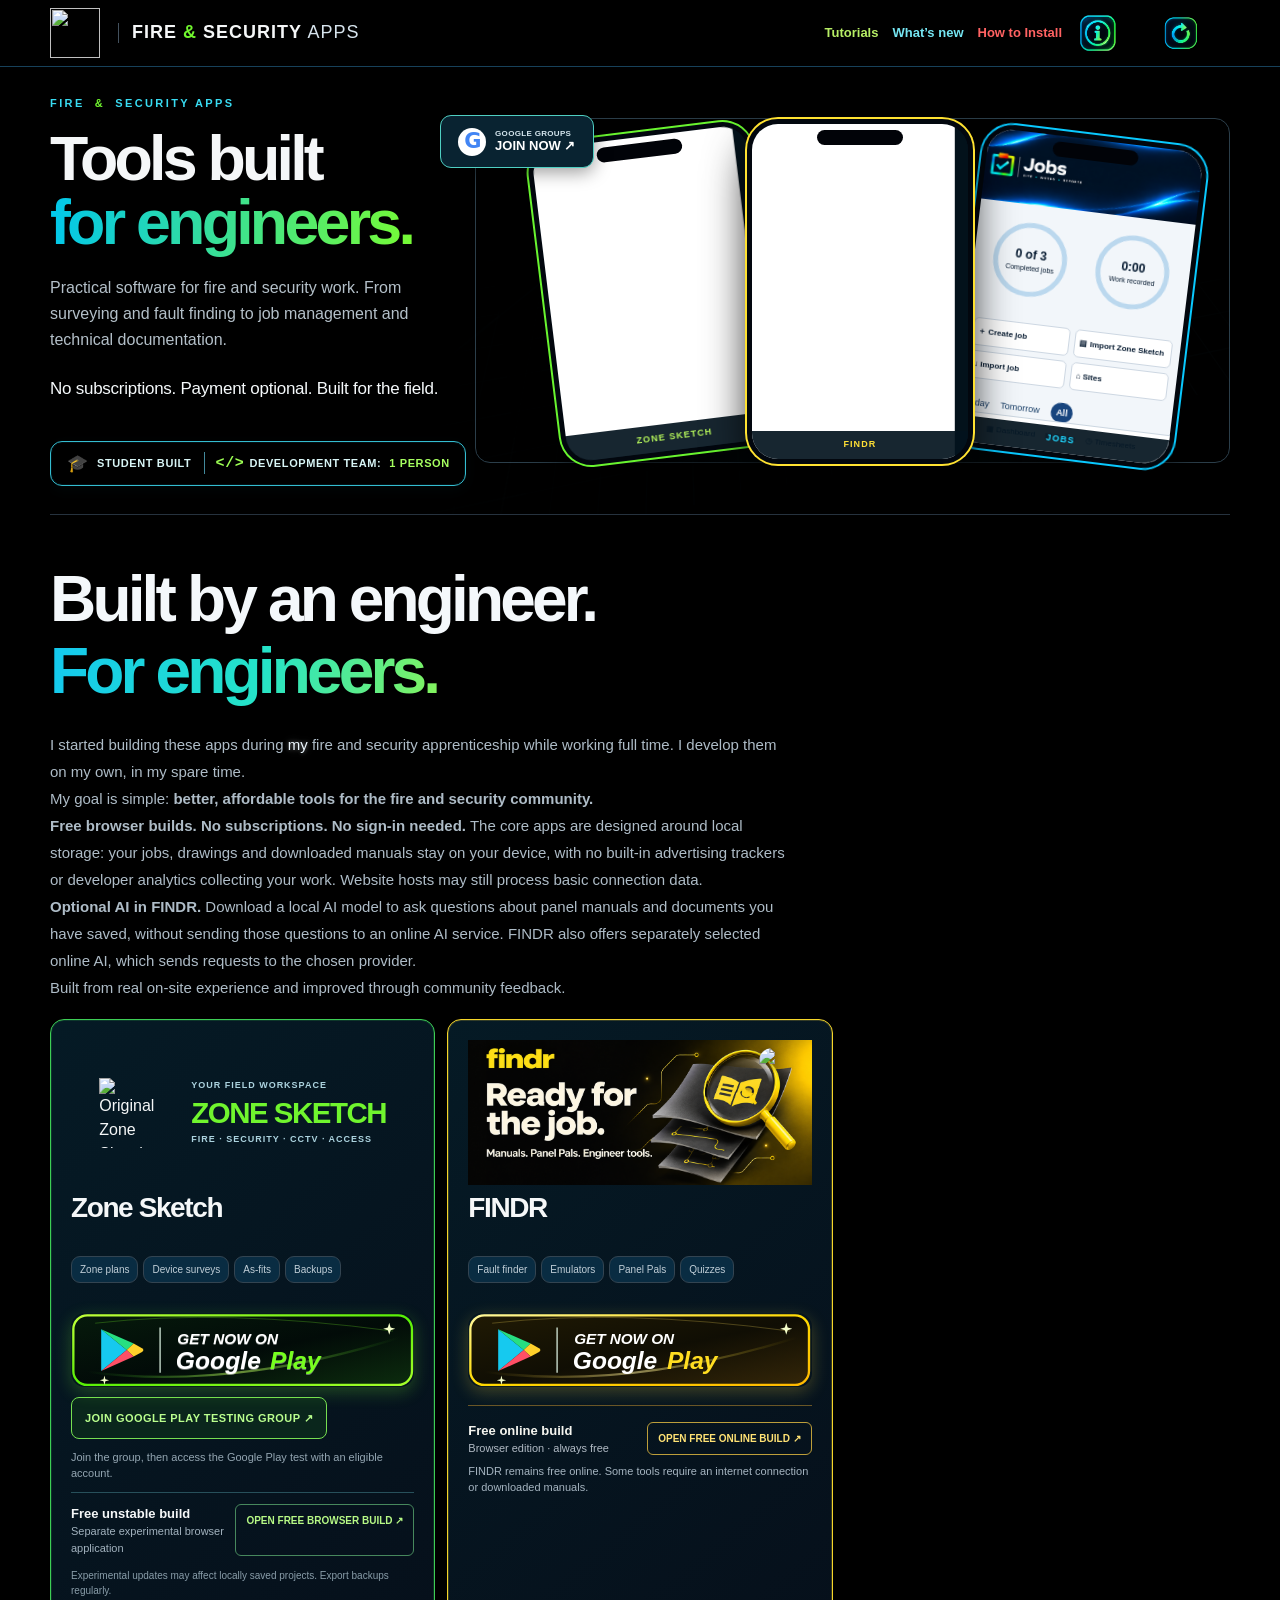
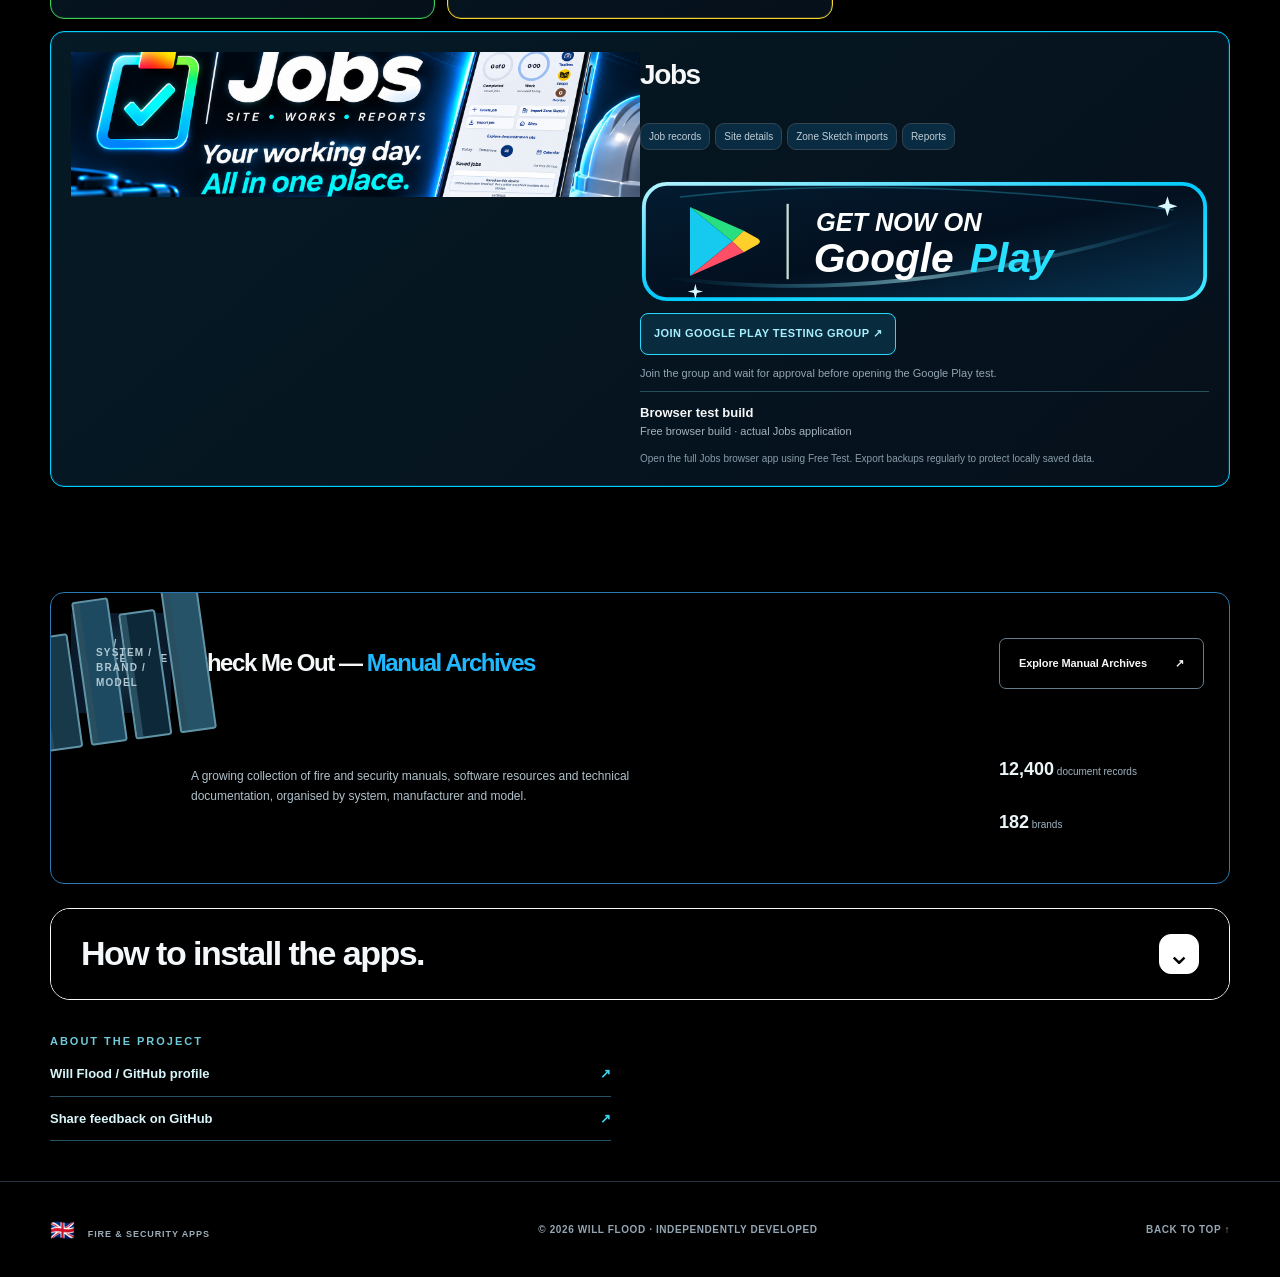
==== index.html @ 181a4a9c "Remove extra Info button container background and border" ====
<!doctype html>
<html lang="en"><head><meta charset="utf-8"><meta name="viewport" content="width=device-width,initial-scale=1,viewport-fit=cover"><meta name="theme-color" content="#080d13"><meta name="description" content="Independent fire and security engineering software. Zone Sketch, FINDR and Jobs — practical tools built by an engineer for engineers."><meta property="og:type" content="website"><meta property="og:title" content="Download Fire & Security Apps | Zone Sketch • FINDR • Jobs"><meta property="og:description" content="Download Zone Sketch, FINDR and Jobs. Free browser builds available. No subscriptions. Built by an engineer, for engineers."><meta property="og:url" content="https://william2535.github.io/FIRE-SECURITY-APP-PORTAL/"><meta property="og:image" content="https://william2535.github.io/FIRE-SECURITY-APP-PORTAL/47301B12-A81F-435C-8B94-ECE0EE38C994.png"><meta property="og:image:secure_url" content="https://william2535.github.io/FIRE-SECURITY-APP-PORTAL/47301B12-A81F-435C-8B94-ECE0EE38C994.png"><meta property="og:image:type" content="image/png"><meta property="og:image:width" content="1024"><meta property="og:image:height" content="1024"><meta property="og:image:alt" content="Zone Sketch — Fire and Security Apps"><meta name="twitter:card" content="summary_large_image"><title>Fire & Security Apps — Built for the field</title><link rel="apple-touch-icon" sizes="180x180" href="0BB85C4E-B1D3-4DB6-8C1D-053AB01E448E.png"><meta name="apple-mobile-web-app-title" content="App Hub"><link rel="icon" href="https://raw.githubusercontent.com/william2535/FIRE-ZONE-PLAN-APP/main/assets/on-site-zone-planner-icon.webp"><link rel="stylesheet" href="styles.css?v=white-chevron-e8dc15b3"><link rel="stylesheet" href="findr-grid-fix.css?v=7df1bcc5"><link rel="stylesheet" href="zone-grid-square.css?v=2108fcc8"><link rel="stylesheet" href="tutorials.css?v=3"><style>.has-tutorials-nav .site-header .portal-navigation .portal-news-link{color:#75e5f2;white-space:nowrap}.portal-news-link[aria-current=page]{box-shadow:inset 0 -2px #75e5f2}@media(max-width:720px){.has-tutorials-nav .site-header .portal-navigation{gap:6px}.has-tutorials-nav .site-header .portal-navigation>a{font-size:clamp(11px,3.2vw,14px);white-space:nowrap}}</style><style>.has-tutorials-nav .site-header .portal-navigation > a[href="#install"],.has-tutorials-nav .site-header .portal-navigation > a[href="index.html#install"]{color:#ff6262}</style><style>.site-header #portal-update,.site-header #portal-list-view{background:linear-gradient(135deg,#07343c,#123a25)!important;border-color:#45d9b0!important;color:#62e5ba!important;box-shadow:0 0 12px #24cbb022!important}.site-header #portal-update span,.site-header #portal-list-view span{color:#62e5ba!important}.site-header #portal-list-view svg{stroke:currentColor!important}.site-header #portal-update:hover,.site-header #portal-list-view:hover{border-color:#a2ff43!important;color:#a2ff43!important}</style><style>.site-header #portal-update,.site-header #portal-list-view{background:transparent!important;border-color:transparent!important;box-shadow:none!important;padding:0!important;position:relative;isolation:isolate}.site-header #portal-update::before,.site-header #portal-list-view::before{content:"";position:absolute;inset:0;background:center/contain no-repeat;pointer-events:none;z-index:-1}.site-header #portal-update::before{background-image:url("889886DD-92AD-4493-9C69-F99472491A50.png")}.site-header #portal-list-view::before{background-image:url("97BA9931-316A-4334-82A7-8BD94C0A4412.png")}.site-header #portal-update>span,.site-header #portal-list-view>svg,.site-header #portal-list-view>span{opacity:0!important}.site-header #portal-update:focus-visible,.site-header #portal-list-view:focus-visible{outline:2px solid #45d9b0;outline-offset:2px}</style><style>.site-header .portal-view-switch,.site-header .portal-view-switch:hover,.site-header .portal-view-switch:focus-within,.site-header .portal-view-switch #portal-list-view,.site-header .portal-view-switch #portal-list-view:hover,.site-header .portal-view-switch #portal-list-view[aria-pressed="true"]{background:transparent!important;background-color:transparent!important;border:0!important;box-shadow:none!important;outline-offset:2px}.site-header .portal-view-switch{padding:0!important}.site-header .portal-view-switch #portal-list-view{width:44px!important;height:44px!important;min-height:44px!important}.site-header .portal-view-switch #portal-list-view::before{inset:0!important;background-size:contain!important}</style></head>
<body class="has-tutorials-nav"><a class="skip" href="#apps">Skip to applications</a><header class="site-header"><div class="shell header-inner"><a class="wordmark" href="#top" aria-label="Fire and Security Apps home"><img class="header-logo" src="https://raw.githubusercontent.com/william2535/FIRE-ZONE-PLAN-APP/main/assets/on-site-zone-planner-icon.webp" alt=""><span class="brand-label">FIRE <span class="amp">&</span> SECURITY <span class="brand-apps">APPS</span></span></a><nav class="portal-navigation" aria-label="Main navigation"><a class="portal-tutorials-link" href="tutorials.html">Tutorials</a><a class="portal-news-link" href="updates.html">What’s new</a><a href="#install" id="install-nav-link">How to Install</a><div class="portal-view-switch" role="group" aria-label="Page navigation"><button type="button" id="portal-list-view" class="portal-view-button" aria-label="Information" title="Information"><svg viewBox="0 0 24 24" aria-hidden="true"><circle cx="12" cy="12" r="9"/><path d="M12 10.5v6M12 7.5h.01"/></svg><span class="portal-info-label" aria-hidden="true">Info</span></button></div></nav><button type="button" class="portal-update" id="portal-update" aria-label="Update App Hub to latest version" title="Update App Hub"><span aria-hidden="true">↻</span><span>Update</span></button></div></header>
<main id="top"><section class="hero shell"><div class="hero-copy"><a class="hero-group-join" href="https://groups.google.com/g/willflood-app-testers" target="_blank" rel="noopener noreferrer" aria-label="Join the Zone Sketch Google testing group"><span class="group-mark" aria-hidden="true">G</span><span class="group-copy"><small>GOOGLE GROUPS</small><strong>JOIN NOW ↗</strong></span></a><div class="eyebrow">FIRE <span class="amp">&</span> SECURITY APPS</div><h1>Tools built<br><span>for engineers.</span></h1><p class="hero-lede">Practical software for fire and security work. From surveying and fault finding to job management and technical documentation.</p><div class="hero-actions"><span class="hero-note">No subscriptions. Payment optional. Built for the field.</span><div class="maker-credits" aria-label="Project background"><span class="maker-credit"><span class="maker-icon" aria-hidden="true">🎓</span> STUDENT BUILT</span><span class="maker-separator" aria-hidden="true"></span><span class="maker-credit"><span class="maker-icon maker-code-icon" aria-hidden="true">&lt;/&gt;</span> DEVELOPMENT TEAM: <strong>1 PERSON</strong></span></div></div></div><div class="hero-art" aria-label="Actual application previews"><div class="hero-technical" aria-hidden="true"></div><div class="device device-zone"><div class="device-notch"></div><div class="device-screen"><iframe data-deferred-src="https://william2535.github.io/ZoneSketch-Unstable/" loading="lazy" tabindex="-1" title="Live Zone Sketch browser application preview"></iframe></div><div class="device-caption">ZONE SKETCH</div></div><div class="device device-findr"><div class="device-notch"></div><div class="device-screen"><iframe class="findr-preview-frame" data-deferred-src="https://william2535.github.io/Findr/app/?intro-preview=1" loading="lazy" tabindex="-1" title="Live FINDR browser application preview"></iframe></div><div class="device-caption">FINDR</div></div><div class="device device-jobs"><div class="device-notch"></div><div class="jobs-intro" aria-hidden="true"><div class="jobs-intro-icon"><img src="assets/jobs-authentic.webp" alt=""></div><strong>Jobs</strong><small>YOUR WORK. SORTED.</small><div class="jobs-intro-progress"><i></i></div></div><div class="jobs-screen jobs-screen-demo" aria-label="Scrollable Jobs dashboard preview"><div class="jobs-demo-scroll" tabindex="0" aria-label="Scroll through Jobs dashboard preview"><div class="jobs-screen-brand jobs-banner-header" role="img" aria-label="Jobs clipboard banner"><img src="https://william2535.github.io/FIRE-SECURITY-APP-PORTAL/ACF1F676-BBEF-4344-8DDC-ED246B636A28.png" alt="Jobs banner"></div><div class="jobs-screen-stats"><div><b>0 of 3</b><small>Completed jobs</small></div><div><b>0:00</b><small>Work recorded</small></div></div><div class="jobs-screen-rows"><span>＋ Create job</span><span>▤ Import Zone Sketch</span><span>↓ Import job</span><span>⌂ Sites</span></div><div class="jobs-screen-saved">Today　 Tomorrow　 <b>All</b><p>Saved jobs</p><div class="jobs-demo-entry">▤ &nbsp; Site maintenance <small>Example job</small></div><div class="jobs-demo-entry">▤ &nbsp; Fire alarm survey <small>Example job</small></div><div class="jobs-demo-entry">▤ &nbsp; CCTV inspection <small>Example job</small></div><p class="jobs-demo-disclaimer">Illustrative preview · not the live Jobs application</p></div></div><div class="jobs-screen-nav">▦ Dashboard　 ▤ Tasks　 ◷ Timesheets</div></div><div class="device-caption jobs-device-caption">JOBS</div></div></div></section>
<section class="intro-about shell" aria-label="About the apps">
<h2>Built by an engineer.<br><span>For engineers.</span></h2>
<p>I started building these apps during my fire and security apprenticeship while working full time. I develop them on my own, in my spare time.</p><p>My goal is simple: <strong>better, affordable tools for the fire and security community.</strong></p><p><strong>Free browser builds. No subscriptions. No sign-in needed.</strong> The core apps are designed around local storage: your jobs, drawings and downloaded manuals stay on your device, with no built-in advertising trackers or developer analytics collecting your work. Website hosts may still process basic connection data.</p><p><strong>Optional AI in FINDR.</strong> Download a local AI model to ask questions about panel manuals and documents you have saved, without sending those questions to an online AI service. FINDR also offers separately selected online AI, which sends requests to the chosen provider.</p><p>Built from real on-site experience and improved through community feedback.</p>
</section>
<section class="applications shell" id="apps">
<div class="app-grid">
<article class="app-card zone"><div class="grid-zone-art"><img src="47301B12-A81F-435C-8B94-ECE0EE38C994.png" alt="Zone Sketch square promotional artwork with Google Play and Free Test buttons" width="1024" height="1024" loading="lazy" decoding="async"></div><div class="app-visual zone-visual"><div class="visual-top"><span>01 / SURVEY & DRAWING</span><span class="visual-cross">+</span></div><div class="zone-preview"><img src="https://raw.githubusercontent.com/william2535/FIRE-ZONE-PLAN-APP/main/assets/on-site-zone-planner-icon.webp" alt="Original Zone Sketch application icon" loading="lazy"><div><span class="preview-overline">YOUR FIELD WORKSPACE</span><strong>ZONE SKETCH</strong><small>FIRE · SECURITY · CCTV · ACCESS</small></div></div><div class="visual-bottom"><span>PLAN</span><span>SURVEY</span><span>CIRCUITS</span><span>AS-FIT</span></div></div><div class="app-body"><div class="app-title-row"><div><span class="category">FIELD DRAWING & SURVEY</span><h3>Zone Sketch</h3></div><span class="state">PLAY TESTING</span></div><div class="zone-description"><p>Draw building layouts, survey devices, build circuits and document as-fitted installations — all in one workspace.</p><p><strong>For engineers:</strong> During maintenance, check and update zone plans on site, then send customers an updated copy straight away.</p><p><strong>For customers:</strong> Update your own layout when changes are made and send it back ready to print for the next visit — potentially saving an extra site visit. Drop me an email for a purchase code.</p></div><div class="tags"><span>Zone plans</span><span>Device surveys</span><span>As-fits</span><span>Backups</span></div><div class="app-actions"><a class="grid-free-test grid-free-test-zone" href="https://william2535.github.io/ZoneSketch-Unstable/" target="_blank" rel="noopener noreferrer" aria-label="Open Zone Sketch free unstable browser test" title="Open Zone Sketch free unstable browser test"><span class="ios-free-icon" aria-hidden="true"><svg viewBox="0 0 24 24" width="21" height="21" fill="currentColor" xmlns="http://www.w3.org/2000/svg"><path d="M17.05 12.54c.03 3.02 2.65 4.02 2.68 4.03-.02.08-.42 1.47-1.38 2.9-.83 1.24-1.69 2.47-3.05 2.5-1.33.03-1.76-.8-3.29-.8-1.52 0-2 .77-3.26.83-1.31.05-2.31-1.34-3.15-2.57-1.72-2.49-3.03-7.03-1.27-10.1a4.89 4.89 0 0 1 4.12-2.52c1.29-.03 2.51.88 3.3.88.78 0 2.25-1.09 3.79-.93.65.03 2.47.26 3.64 1.97-.1.06-2.17 1.27-2.15 3.81ZM14.95 5.1A4.8 4.8 0 0 0 16.06 1.6a4.88 4.88 0 0 0-3.15 1.66 4.56 4.56 0 0 0-1.14 3.38 4.05 4.05 0 0 0 3.18-1.54Z"/></svg></span><span>FREE TEST</span></a><a class="btn btn-zone zone-banner-link" href="https://play.google.com/store/apps/details?id=com.zonesketch.app" target="_blank" rel="noopener noreferrer" aria-label="Get Zone Sketch on Google Play"><svg class="zone-play-banner" viewBox="0 0 740 160" role="img" aria-label="Get now on Google Play" preserveAspectRatio="xMidYMid meet"><defs><linearGradient id="bannerBg" x1="0" y1="0" x2="1" y2="1"><stop stop-color="#061a0c"/><stop offset=".52" stop-color="#020b08"/><stop offset="1" stop-color="#0c2c0e"/></linearGradient><linearGradient id="bannerEdge" x1="0" y1="0" x2="1" y2="1"><stop stop-color="#c1ff39"/><stop offset=".5" stop-color="#57ef05"/><stop offset="1" stop-color="#a6ff2b"/></linearGradient><linearGradient id="bannerShine" x1="0" y1="0" x2="1" y2="0"><stop stop-color="#36ed1a" stop-opacity="0"/><stop offset=".48" stop-color="#c6ff64" stop-opacity=".8"/><stop offset="1" stop-color="#4cf019" stop-opacity="0"/></linearGradient><filter id="bannerGlow" x="-30%" y="-60%" width="160%" height="220%"><feGaussianBlur stdDeviation="5"/></filter></defs><rect x="8" y="8" width="724" height="144" rx="30" fill="#65ff1c" opacity=".48" filter="url(#bannerGlow)"/><rect x="5" y="5" width="730" height="150" rx="30" fill="url(#bannerBg)" stroke="url(#bannerEdge)" stroke-width="5"/><path d="M36 127 Q340 168 708 53" stroke="url(#bannerShine)" stroke-width="5" fill="none" opacity=".65"/><path d="M52 22 Q330 -10 694 39" stroke="#7bff29" stroke-width="2" fill="none" opacity=".28"/><g transform="translate(65 35)"><path d="M0 0 L0 90 L55 45Z" fill="#16c9ef"/><path d="M0 0 L55 45 L70 31Z" fill="#27df81"/><path d="M55 45 L70 31 L88 41 Q94 45 88 49 L70 59Z" fill="#ffd02b"/><path d="M0 90 L55 45 L70 59Z" fill="#ff4f66"/></g><path d="M192 31 V129" stroke="#e9fff0" stroke-width="3" opacity=".85"/><text x="229" y="66" fill="#fff" font-family="Arial,Helvetica,sans-serif" font-size="33" font-weight="900" font-style="italic">GET NOW ON</text><text x="226" y="120" fill="#fff" font-family="Arial,Helvetica,sans-serif" font-size="53" font-weight="900" font-style="italic">Google</text><text x="429" y="120" fill="#76ff1e" font-family="Arial,Helvetica,sans-serif" font-size="53" font-weight="900" font-style="italic">Play</text><g class="banner-stars" fill="#f5ffcb"><path d="M686 21 l3 10 10 3-10 3-3 10-3-10-10-3 10-3Z"/><path d="M72 135 l2 8 8 2-8 2-2 8-2-8-8-2 8-2Z"/></g></svg></a><a class="group-link" href="https://groups.google.com/g/willflood-app-testers" target="_blank" rel="noopener noreferrer">JOIN GOOGLE PLAY TESTING GROUP ↗</a><span class="micro">Join the group, then access the Google Play test with an eligible account.</span></div><div class="experimental"><div><strong>Free unstable build</strong><span>Separate experimental browser application</span></div><a class="unstable-link" href="https://william2535.github.io/ZoneSketch-Unstable/" target="_blank" rel="noopener noreferrer">OPEN FREE BROWSER BUILD ↗</a><p>Experimental updates may affect locally saved projects. Export backups regularly.</p></div></div></article>
<article class="app-card findr"><div class="grid-findr-art" role="img" aria-label="FINDR — Ready for the job. Manuals, Panel Pals and engineering tools."></div><div class="app-visual findr-visual"><div class="visual-top"><span>02 / FAULT FINDING</span><span class="visual-cross">+</span></div><div class="findr-preview"><span class="findr-brand"><img class="auth-findr-logo" src="https://raw.githubusercontent.com/william2535/Findr/main/public/favicon.png" alt="Original FINDR yellow book and magnifier icon"> FINDR</span><span class="findr-sub">READY FOR THE JOB.</span><div class="findr-panels"><div><span class="panel-square"></span><small>MANUALS</small></div><div><span class="panel-square panel-two"></span><small>EMULATORS</small></div><div><span class="panel-square panel-three"></span><small>PANEL PALS</small></div></div></div><div class="visual-bottom"><span>FIND</span><span>LEARN</span><span>DIAGNOSE</span></div></div><div class="app-body"><div class="app-title-row"><div><span class="category">ENGINEERING FIELD KIT</span><h3>FINDR</h3></div><span class="state">WEB APP</span></div><div class="findr-description"><p>Technical manuals, fault-finding assistance, interactive panel emulators and quick-reference tools in one place.</p><p><strong>For engineers:</strong> Emulate keypads and panels to practise navigation and fault finding — especially useful when you’re on call. Search a technical archive of 12,377 document records, download available manuals locally and ask questions grounded in your saved manuals using optional offline AI, or connect your own online AI provider. Offline AI works with downloaded models and manuals; online AI requires a connection.</p><p><strong>For apprentices:</strong> Prepare for your EPA with subject quizzes covering 196 revision points, 20 short mock exams and 10 full practice papers. Follow interactive panel lessons and manufacturer-specific training, and get practical on-site help offline once the relevant resources are downloaded.</p></div><div class="tags"><span>Fault finder</span><span>Emulators</span><span>Panel Pals</span><span>Quizzes</span></div><div class="app-actions"><a class="grid-free-test grid-free-test-findr" href="https://william2535.github.io/Findr/app/" target="_blank" rel="noopener noreferrer" aria-label="Open free FINDR browser app" title="Open free FINDR browser app"><span class="ios-free-icon" aria-hidden="true"><svg viewBox="0 0 24 24" width="21" height="21" fill="currentColor" xmlns="http://www.w3.org/2000/svg"><path d="M17.05 12.54c.03 3.02 2.65 4.02 2.68 4.03-.02.08-.42 1.47-1.38 2.9-.83 1.24-1.69 2.47-3.05 2.5-1.33.03-1.76-.8-3.29-.8-1.52 0-2 .77-3.26.83-1.31.05-2.31-1.34-3.15-2.57-1.72-2.49-3.03-7.03-1.27-10.1a4.89 4.89 0 0 1 4.12-2.52c1.29-.03 2.51.88 3.3.88.78 0 2.25-1.09 3.79-.93.65.03 2.47.26 3.64 1.97-.1.06-2.17 1.27-2.15 3.81ZM14.95 5.1A4.8 4.8 0 0 0 16.06 1.6a4.88 4.88 0 0 0-3.15 1.66 4.56 4.56 0 0 0-1.14 3.38 4.05 4.05 0 0 0 3.18-1.54Z"/></svg></span><span>FREE TEST</span></a><a class="btn findr-banner-link" href="https://play.google.com/apps/testing/com.findr.play" target="_blank" rel="noopener noreferrer" aria-label="Get FINDR on Google Play"><svg class="zone-play-banner" viewBox="0 0 740 160" role="img" aria-label="Get now on Google Play" preserveAspectRatio="xMidYMid meet"><defs><linearGradient id="findrBannerBg" x1="0" y1="0" x2="1" y2="1"><stop stop-color="#201a04"/><stop offset=".52" stop-color="#100e04"/><stop offset="1" stop-color="#342608"/></linearGradient><linearGradient id="findrBannerEdge" x1="0" y1="0" x2="1" y2="1"><stop stop-color="#fff89b"/><stop offset=".5" stop-color="#ffd900"/><stop offset="1" stop-color="#ffb900"/></linearGradient><linearGradient id="findrBannerShine" x1="0" y1="0" x2="1" y2="0"><stop stop-color="#f6c61a" stop-opacity="0"/><stop offset=".48" stop-color="#fff3a1" stop-opacity=".8"/><stop offset="1" stop-color="#ffd800" stop-opacity="0"/></linearGradient><filter id="findrBannerGlow" x="-30%" y="-60%" width="160%" height="220%"><feGaussianBlur stdDeviation="5"/></filter></defs><rect x="8" y="8" width="724" height="144" rx="30" fill="#ffe33a" opacity=".48" filter="url(#findrBannerGlow)"/><rect x="5" y="5" width="730" height="150" rx="30" fill="url(#findrBannerBg)" stroke="url(#findrBannerEdge)" stroke-width="5"/><path d="M36 127 Q340 168 708 53" stroke="url(#findrBannerShine)" stroke-width="5" fill="none" opacity=".65"/><path d="M52 22 Q330 -10 694 39" stroke="#ffe05c" stroke-width="2" fill="none" opacity=".28"/><g transform="translate(65 35)"><path d="M0 0 L0 90 L55 45Z" fill="#16c9ef"/><path d="M0 0 L55 45 L70 31Z" fill="#27df81"/><path d="M55 45 L70 31 L88 41 Q94 45 88 49 L70 59Z" fill="#ffd02b"/><path d="M0 90 L55 45 L70 59Z" fill="#ff4f66"/></g><path d="M192 31 V129" stroke="#e9fff0" stroke-width="3" opacity=".85"/><text x="229" y="66" fill="#fff" font-family="Arial,Helvetica,sans-serif" font-size="33" font-weight="900" font-style="italic">GET NOW ON</text><text x="226" y="120" fill="#fff" font-family="Arial,Helvetica,sans-serif" font-size="53" font-weight="900" font-style="italic">Google</text><text x="429" y="120" fill="#ffdd21" font-family="Arial,Helvetica,sans-serif" font-size="53" font-weight="900" font-style="italic">Play</text><g class="banner-stars" fill="#f5ffcb"><path d="M686 21 l3 10 10 3-10 3-3 10-3-10-10-3 10-3Z"/><path d="M72 135 l2 8 8 2-8 2-2 8-2-8-8-2 8-2Z"/></g></svg></a><div class="experimental findr-online"><div><strong>Free online build</strong><span>Browser edition · always free</span></div><a class="unstable-link" href="https://william2535.github.io/Findr/" target="_blank" rel="noopener noreferrer">OPEN FREE ONLINE BUILD ↗</a><p>FINDR remains free online. Some tools require an internet connection or downloaded manuals.</p></div></div></div></article>
<article class="app-card jobs"><div class="app-visual jobs-visual"><div class="visual-top"><span>03 / WORK MANAGEMENT</span><span class="visual-cross">+</span></div><div class="jobs-preview"><div class="jobs-logo"><img class="auth-jobs-logo" src="assets/jobs-authentic.webp" alt="Original multicolour Jobs clipboard and tick logo"><span>Jobs</span></div><strong>Your working day.<br><em>All in one place.</em></strong><div class="jobs-rows"><span>JOBS & SITE RECORDS</span><span>PLANS & PHOTOGRAPHS</span><span>NOTES & REPORTS</span></div></div><div class="visual-bottom"><span>CREATE</span><span>MANAGE</span><span>EXPORT</span></div></div><div class="app-body"><div class="app-title-row"><div><span class="category">OFFLINE JOB MANAGEMENT</span><h3>Jobs</h3></div><span class="state">PLAY TESTING</span></div><div class="jobs-description"><p>Keep site records, job notes, photographs and reports together. Designed for offline engineering workflows.</p><p><strong>For engineers:</strong> A simple, straight-to-the-point app with intuitive design and practical custom features. Add photos and videos where needed, view on-site plans and asset maps, and create individual jobs or group jobs by site. Store job information locally on your phone, log timesheets easily, mark assets Pass / Fail / Not Tested, and add remarks that appear on reports. Produce maintenance, small works and remedial certificates, and more. Cause-and-effect matrix viewing is coming soon.</p><p><strong>For the office:</strong> Create clear, straightforward jobs and practical job packs without unnecessary tracking dashboards or graphs. Keep real communication with engineers at the centre of the workflow. No cloud subscription required, with lightweight local storage.</p></div><div class="tags"><span>Job records</span><span>Site details</span><span>Zone Sketch imports</span><span>Reports</span></div><div class="app-actions"><a class="grid-free-test grid-free-test-jobs" href="https://william2535.github.io/Jobs/" target="_blank" rel="noopener noreferrer" aria-label="Open the latest Jobs browser app on GitHub Pages" title="Open the latest Jobs GitHub Pages build"><span class="ios-free-icon" aria-hidden="true"><svg viewBox="0 0 24 24" width="21" height="21" fill="currentColor" xmlns="http://www.w3.org/2000/svg"><path d="M17.05 12.54c.03 3.02 2.65 4.02 2.68 4.03-.02.08-.42 1.47-1.38 2.9-.83 1.24-1.69 2.47-3.05 2.5-1.33.03-1.76-.8-3.29-.8-1.52 0-2 .77-3.26.83-1.31.05-2.31-1.34-3.15-2.57-1.72-2.49-3.03-7.03-1.27-10.1a4.89 4.89 0 0 1 4.12-2.52c1.29-.03 2.51.88 3.3.88.78 0 2.25-1.09 3.79-.93.65.03 2.47.26 3.64 1.97-.1.06-2.17 1.27-2.15 3.81ZM14.95 5.1A4.8 4.8 0 0 0 16.06 1.6a4.88 4.88 0 0 0-3.15 1.66 4.56 4.56 0 0 0-1.14 3.38 4.05 4.05 0 0 0 3.18-1.54Z"/></svg></span><span>FREE TEST</span></a><a class="btn btn-jobs jobs-banner-link" href="https://play.google.com/apps/testing/com.willflood.jobs" target="_blank" rel="noopener noreferrer" aria-label="Get Jobs on Google Play"><svg class="zone-play-banner" viewBox="0 0 740 160" role="img" aria-label="Get now on Google Play" preserveAspectRatio="xMidYMid meet"><defs><linearGradient id="jobsBannerBg" x1="0" y1="0" x2="1" y2="1"><stop stop-color="#031c31"/><stop offset=".52" stop-color="#03101f"/><stop offset="1" stop-color="#083553"/></linearGradient><linearGradient id="jobsBannerEdge" x1="0" y1="0" x2="1" y2="1"><stop stop-color="#b5f5ff"/><stop offset=".5" stop-color="#00caff"/><stop offset="1" stop-color="#45eaff"/></linearGradient><linearGradient id="jobsBannerShine" x1="0" y1="0" x2="1" y2="0"><stop stop-color="#12bfff" stop-opacity="0"/><stop offset=".48" stop-color="#b8f6ff" stop-opacity=".8"/><stop offset="1" stop-color="#25cfff" stop-opacity="0"/></linearGradient><filter id="jobsBannerGlow" x="-30%" y="-60%" width="160%" height="220%"><feGaussianBlur stdDeviation="5"/></filter></defs><rect x="8" y="8" width="724" height="144" rx="30" fill="#08d9ff" opacity=".48" filter="url(#jobsBannerGlow)"/><rect x="5" y="5" width="730" height="150" rx="30" fill="url(#jobsBannerBg)" stroke="url(#jobsBannerEdge)" stroke-width="5"/><path d="M36 127 Q340 168 708 53" stroke="url(#jobsBannerShine)" stroke-width="5" fill="none" opacity=".65"/><path d="M52 22 Q330 -10 694 39" stroke="#33d9ff" stroke-width="2" fill="none" opacity=".28"/><g transform="translate(65 35)"><path d="M0 0 L0 90 L55 45Z" fill="#16c9ef"/><path d="M0 0 L55 45 L70 31Z" fill="#27df81"/><path d="M55 45 L70 31 L88 41 Q94 45 88 49 L70 59Z" fill="#ffd02b"/><path d="M0 90 L55 45 L70 59Z" fill="#ff4f66"/></g><path d="M192 31 V129" stroke="#e9fff0" stroke-width="3" opacity=".85"/><text x="229" y="66" fill="#fff" font-family="Arial,Helvetica,sans-serif" font-size="33" font-weight="900" font-style="italic">GET NOW ON</text><text x="226" y="120" fill="#fff" font-family="Arial,Helvetica,sans-serif" font-size="53" font-weight="900" font-style="italic">Google</text><text x="429" y="120" fill="#27dfff" font-family="Arial,Helvetica,sans-serif" font-size="53" font-weight="900" font-style="italic">Play</text><g class="banner-stars" fill="#d8faff"><path d="M686 21 l3 10 10 3-10 3-3 10-3-10-10-3 10-3Z"/><path d="M72 135 l2 8 8 2-8 2-2 8-2-8-8-2 8-2Z"/></g></svg></a><a class="group-link" href="https://groups.google.com/g/willflood-app-testers" target="_blank" rel="noopener noreferrer">JOIN GOOGLE PLAY TESTING GROUP ↗</a><span class="micro">Join the group and wait for approval before opening the Google Play test.</span><div class="experimental"><div><strong>Browser test build</strong><span>Free browser build · actual Jobs application</span></div><p>Open the full Jobs browser app using Free Test. Export backups regularly to protect locally saved data.</p></div></div></div></article>
</div></section>
<section id="archives" class="archives shell"><div class="archive-inner"><div class="archive-art" aria-hidden="true"><span class="archive-number">04 / REFERENCE</span><div class="archive-books"><i></i><i></i><i></i><i></i></div><span class="archive-art-bottom">SYSTEM / BRAND / MODEL</span></div><div class="archive-copy"><span class="section-index">CHECK ME OUT / SIDE PROJECT</span><h2>Check Me Out — <span class="archive-blue">Manual Archives</span></h2><p>A growing collection of fire and security manuals, software resources and technical documentation, organised by system, manufacturer and model.</p><div class="archive-stats"><span><strong>12,400</strong> document records</span><span><strong>182</strong> brands</span></div><a class="btn btn-outline" href="https://github.com/william2535/MANUALARCHIVES" target="_blank" rel="noopener noreferrer">Explore Manual Archives <span aria-hidden="true">↗</span></a></div></div></section>
<section class="install-guide shell" id="install"><details class="install-overview" id="install-overview"><summary class="install-overview-toggle"><span><strong>How to install the apps.</strong></span><span class="install-overview-chevron" aria-hidden="true">⌄</span></summary><div class="install-methods">
<details class="install-dropdown install-method" id="install-dropdown"><summary class="install-dropdown-toggle"><span class="install-method-heading"><span class="install-method-logo play-mark" aria-hidden="true"><svg viewBox="0 0 24 24"><path fill="#34a853" d="M3 2v20l11-10z"/><path fill="#4285f4" d="m3 2 13 8-2 2z"/><path fill="#fbbc04" d="m14 12 2 2-13 8z"/><path fill="#ea4335" d="m16 10 5 2-5 2-2-2z"/></svg></span><span><small>GET IT ON</small><strong>Google Play</strong></span></span><span class="install-chevron" aria-hidden="true">⌄</span></summary><div class="install-dropdown-content"><div class="install-head"><p>Help test Zone Sketch, FINDR and Jobs on your Android phone or tablet before their public release.</p></div>
  <div class="install-steps">
    <div class="install-step"><span class="step-number">01</span><div><h3>Sign in and request to join</h3><p>Sign in to <strong>Google Groups</strong> using the Google account you'll use on Google Play. Open the testing group and request to join.</p><a class="install-button group" href="https://groups.google.com/g/willflood-app-testers" target="_blank" rel="noopener noreferrer">JOIN GOOGLE GROUP ↗</a></div></div>
    <div class="install-step approval"><span class="step-number">02</span><div><h3>Wait for approval</h3><p><strong>You must wait for me to accept your Google Group request.</strong> You won't be able to access the closed tests until your account has been approved and given access.</p></div></div>
    <div class="install-step"><span class="step-number">03</span><div><h3>Become a tester</h3><p>Once approved, open the testing link for each app you want to try and press <strong>Become a tester</strong>.</p>
      <div class="test-links">
        <a href="https://play.google.com/apps/testing/com.willflood.zonesketch" target="_blank" rel="noopener noreferrer"><span class="test-app zone-test">Zone Sketch</span><span>JOIN TEST ↗</span></a>
        <a href="https://play.google.com/apps/testing/com.findr.play" target="_blank" rel="noopener noreferrer"><span class="test-app findr-test">FINDR</span><span>JOIN TEST ↗</span></a>
        <a href="https://play.google.com/apps/testing/com.willflood.jobs" target="_blank" rel="noopener noreferrer"><span class="test-app jobs-test">Jobs</span><span>JOIN TEST ↗</span></a>
      </div>
    </div></div>
    <div class="install-step"><span class="step-number">04</span><div><h3>Install through Google Play</h3><p>After opting in, follow the Google Play link on the testing page to install the app. Use the same Google account you joined the group with.</p></div></div>
    <div class="install-step"><span class="step-number">05</span><div><h3>Stay opted in for 14 days</h3><p>Google requires at least <strong>12 testers per app for 14 days</strong> for this closed-testing stage. Please stay opted in, try the apps when you can, and share any bugs or suggestions.</p></div></div>
  </div>
  <div class="install-help"><strong>Want to test the paid apps?</strong><p>Zone Sketch (£6.99) and Jobs (£5.99) have promotional codes available for testers when active. Contact me for a code if needed. FINDR is free.</p><a href="https://github.com/william2535/FIRE-SECURITY-APP-PORTAL/issues" target="_blank" rel="noopener noreferrer">SEND FEEDBACK ON GITHUB ↗</a></div></details>
<details class="install-dropdown install-method"><summary class="install-dropdown-toggle"><span class="install-method-heading"><span class="install-method-logo android-mark" aria-hidden="true"><svg viewBox="0 0 24 24" fill="currentColor"><path d="M6.4 7.4 4.8 5.2l.8-.6 1.7 2.3a9 9 0 0 1 9.4 0l1.7-2.3.8.6-1.6 2.2A7.5 7.5 0 0 1 20 13H4a7.5 7.5 0 0 1 2.4-5.6ZM8 10a.9.9 0 1 0 0-1.8A.9.9 0 0 0 8 10Zm8 0a.9.9 0 1 0 0-1.8.9.9 0 0 0 0 1.8ZM4 14h16v4a2 2 0 0 1-2 2H6a2 2 0 0 1-2-2v-4Z"/></svg></span><span><small>FREE BROWSER BUILD</small><strong>Android shortcut</strong></span></span><span class="install-chevron" aria-hidden="true">⌄</span></summary><div class="install-dropdown-content install-shortcut"><p>Save any free browser build to your Android home screen for quick access.</p><ol><li>Open the app in <strong>Chrome</strong>.</li><li>Tap the <strong>three-dot menu ⋮</strong>.</li><li>Choose <strong>Add to Home screen</strong> or <strong>Install app</strong>.</li><li>Confirm to add its icon to your home screen.</li></ol><p>Choose a free browser build from the app cards above.</p></div></details>
<details class="install-dropdown install-method"><summary class="install-dropdown-toggle"><span class="install-method-heading"><span class="install-method-logo apple-mark" aria-hidden="true"></span><span><small>FREE BROWSER BUILD</small><strong>Apple web app</strong></span></span><span class="install-chevron" aria-hidden="true">⌄</span></summary><div class="install-dropdown-content install-shortcut"><p>Save a free browser build to your iPhone or iPad home screen.</p><ol><li>Open the app in <strong>Safari</strong>.</li><li>Tap <strong>Share</strong> (the square with an upward arrow).</li><li>Scroll down and tap <strong>Add to Home Screen</strong>.</li><li>Turn on <strong>Open as Web App</strong> if offered, then tap <strong>Add</strong>.</li></ol><p>The app will appear on your home screen. Offline features depend on the individual app and what you have saved.</p></div></details>
</div></details></section>
<section class="about shell" id="about"><span class="section-index">ABOUT THE PROJECT</span><div class="about-grid"><div><a href="https://github.com/william2535" target="_blank" rel="noopener noreferrer" class="text-link">Will Flood / GitHub profile <span aria-hidden="true">↗</span></a><a href="https://github.com/william2535/FIRE-SECURITY-APP-PORTAL/issues" target="_blank" rel="noopener noreferrer" class="text-link">Share feedback on GitHub <span aria-hidden="true">↗</span></a></div></div></section>
</main>
<footer class="footer"><div class="shell footer-inner"><span class="footer-brand"><span class="footer-uk-flag" role="img" aria-label="United Kingdom flag">🇬🇧</span> <small>FIRE & SECURITY APPS</small></span><span>© 2026 WILL FLOOD · INDEPENDENTLY DEVELOPED</span><a href="#top">BACK TO TOP ↑</a></div></footer><script>
/* Update the portal from the network, including local stylesheets and images. */
(function(){
 const button=document.getElementById("portal-update");
 if(!button)return;
 const label=button.querySelector("span:last-child");
 const params=new URLSearchParams(location.search);
 const stamp=params.get("hub-update");
 if(stamp){
  document.querySelectorAll('link[rel="stylesheet"][href]').forEach(link=>{
   const url=new URL(link.getAttribute("href"),location.href);
   if(url.origin!==location.origin)return;
   url.searchParams.set("hub-update",stamp);
   link.href=url.toString();
  });
  document.querySelectorAll('img[src]').forEach(img=>{
   const url=new URL(img.getAttribute("src"),location.href);
   if(url.origin!==location.origin)return;
   url.searchParams.set("hub-update",stamp);
   img.src=url.toString();
  });
 }
 button.addEventListener("click",()=>{
  if(button.disabled)return;
  button.disabled=true;
  button.setAttribute("aria-busy","true");
  if(label)label.textContent="Updating";
  const url=new URL(location.href);
  url.searchParams.delete("refresh");
  url.searchParams.set("hub-update",String(Date.now()));
  location.replace(url.toString());
 });
})();
</script><script>(function(){const root=document.querySelector('.applications');const info=document.getElementById('portal-list-view');const home=document.querySelector('.site-header .wordmark');if(!root||!info||!home)return;function startGrid(){root.classList.remove('portal-list-mode');document.body.classList.add('portal-compact-grid');info.setAttribute('aria-pressed','false');}startGrid();window.addEventListener('pageshow',startGrid);function go(id){const target=document.getElementById(id);if(!target)return;target.scrollIntoView({behavior:window.matchMedia('(prefers-reduced-motion: reduce)').matches?'auto':'smooth',block:'start'});}info.addEventListener('click',()=>{root.classList.add('portal-list-mode');document.body.classList.remove('portal-compact-grid');info.setAttribute('aria-pressed','true');requestAnimationFrame(()=>requestAnimationFrame(()=>go('apps')));});home.addEventListener('click',(event)=>{event.preventDefault();root.classList.remove('portal-list-mode');document.body.classList.add('portal-compact-grid');info.setAttribute('aria-pressed','false');history.replaceState(null,'',location.pathname+location.search);window.scrollTo({top:0,behavior:window.matchMedia('(prefers-reduced-motion: reduce)').matches?'instant':'smooth'});});})();</script><script>(function(){const d=document.getElementById("install-overview");const nav=document.getElementById("install-nav-link");if(!d||!nav)return;nav.addEventListener("click",()=>{d.open=true});if(location.hash==="#install")d.open=true;})();</script><script>
/* Prioritise the three hero previews, loading left to right as soon as markup exists.
   Zone Sketch starts first, FINDR follows, and Jobs is already rendered locally. */
(function(){
 const frames=[...document.querySelectorAll('.hero-art iframe[data-deferred-src]')];
 const findr=document.querySelector('.findr-preview-frame');
 if(findr) findr.addEventListener('load',()=>{
  setTimeout(()=>findr.classList.add('findr-preview-ready'),100);
 },{once:true});
 frames.forEach((frame,index)=>{
  const url=frame.dataset.deferredSrc;
  if(!url)return;
  frame.loading='eager';
  frame.setAttribute('fetchpriority','high');
  const begin=()=>{frame.src=url;delete frame.dataset.deferredSrc;};
  if(index===0)begin();
  else setTimeout(begin,index*80);
 });
})();
</script>
<script>
/* Reading-paced white highlight, limited to the About copy below the phones. */
(function(){
 const section=document.querySelector('.intro-about');
 if(!section||!('IntersectionObserver' in window)||window.matchMedia('(prefers-reduced-motion: reduce)').matches)return;
 const words=[];
 section.querySelectorAll('p').forEach(p=>{
  const walker=document.createTreeWalker(p,NodeFilter.SHOW_TEXT);
  const nodes=[];while(walker.nextNode())nodes.push(walker.currentNode);
  nodes.forEach(node=>{
   const fragment=document.createDocumentFragment();
   (node.textContent.match(/\S+|\s+/g)||[]).forEach(piece=>{
    if(/^\s+$/.test(piece)){fragment.appendChild(document.createTextNode(piece));return;}
    const span=document.createElement('span');span.className='reading-glow-word';span.textContent=piece;
    words.push(span);fragment.appendChild(span);
   });
   node.replaceWith(fragment);
  });
 });
 if(!words.length)return;
 let timer=null,index=0,active=null;
 function tick(){
  if(active){active.classList.remove('reading-glow-active');active.classList.add('reading-glow-trail');const previous=active;setTimeout(()=>previous.classList.remove('reading-glow-trail'),320);}
  active=words[index];active.classList.remove('reading-glow-trail');active.classList.add('reading-glow-active');
  index=(index+1)%words.length;
 }
 function stop(){if(timer){clearInterval(timer);timer=null;}if(active){active.classList.remove('reading-glow-active');active=null;}}
 section.querySelectorAll('p').forEach(p=>p.addEventListener('click',()=>{if(timer){clearInterval(timer);timer=null;}section.querySelectorAll('.reading-glow-active,.reading-glow-trail').forEach(word=>word.classList.remove('reading-glow-active','reading-glow-trail'));active=null;index=0;if(!document.hidden){tick();timer=setInterval(tick,285);}}));
 const observer=new IntersectionObserver(entries=>{
  if(entries[0].isIntersecting&&!document.hidden){if(!timer){tick();timer=setInterval(tick,285);}}
  else stop();
 },{threshold:0.08});
 observer.observe(section);
 document.addEventListener('visibilitychange',()=>{if(document.hidden)stop();else if(section.getBoundingClientRect().top<innerHeight&&section.getBoundingClientRect().bottom>0&&!timer){tick();timer=setInterval(tick,285);}});
})();
</script></body></html>
---- styles.css ----
:root{color-scheme:dark;--bg:#080d13;--panel:#101922;--white:#f5f7f8;--muted:#9ba8b4;--line:#26323e;--green:#a2ff43;--cyan:#12d9f2;--yellow:#ffdb37}*{box-sizing:border-box}html{scroll-behavior:smooth;scroll-padding-top:90px}body{margin:0;background:var(--bg);color:var(--white);font-family:Inter,-apple-system,BlinkMacSystemFont,"Segoe UI",Arial,sans-serif;line-height:1.5;-webkit-font-smoothing:antialiased}a{color:inherit;text-decoration:none}a:focus-visible{outline:3px solid var(--cyan);outline-offset:4px}img{max-width:100%;display:block}.shell{width:min(1180px,calc(100% - 64px));margin:auto}.skip{position:absolute;top:-100px;left:15px;background:white;color:black;padding:12px;z-index:10}.skip:focus{top:12px}.site-header{position:sticky;top:0;z-index:5;background:#080d13ed;backdrop-filter:blur(18px);border-bottom:1px solid #202a34}.header-inner{min-height:76px;display:flex;justify-content:space-between;align-items:center;gap:20px}.wordmark{display:flex;align-items:center;gap:13px}.mark{font-size:27px;font-weight:900;letter-spacing:-.1em}.amp,.footer-brand>span{color:var(--green)}.brand-label{font-size:10px;font-weight:800;letter-spacing:.13em;line-height:1.35;border-left:1px solid #43515e;padding-left:13px}nav{display:flex;gap:31px;font-size:13px;color:#c1cbd2;font-weight:600}nav a:hover{color:white}.hero{display:grid;grid-template-columns:1.05fr .95fr;gap:38px;align-items:center;padding-top:90px;padding-bottom:96px;border-bottom:1px solid var(--line)}.eyebrow,.section-index,.category{font-size:11px;letter-spacing:.16em;font-weight:800;color:#a8bac4}.eyebrow{display:flex;align-items:center;gap:10px;flex-wrap:wrap}.live-dot{width:7px;height:7px;background:var(--green);border-radius:50%}.eyebrow-line{width:24px;height:1px;background:#657785}h1,h2,h3,p{margin-top:0}.hero h1{font-size:clamp(56px,6.6vw,94px);line-height:1.04;letter-spacing:-.075em;margin:25px 0 23px;font-weight:790}.hero h1 span{color:var(--green)}.hero-lede{max-width:520px;font-size:18px;line-height:1.7;color:#b4c0c9}.hero-actions{display:flex;align-items:center;gap:23px;flex-wrap:wrap;margin-top:35px}.btn{display:inline-flex;align-items:center;justify-content:space-between;gap:28px;min-height:51px;padding:13px 19px;border-radius:7px;font-size:13px;font-weight:800;letter-spacing:-.01em;transition:transform .2s,background .2s}.btn:hover:not(.btn-disabled){transform:translateY(-2px)}.btn-white{background:#f2f5f6;color:#111820}.hero-note{font-size:12px;color:#b2bec7}.hero-art{position:relative;height:385px;border:1px solid #2b3e4a;border-radius:15px;overflow:hidden;background:radial-gradient(circle at 50% 50%,#172b32 0%,#0a141c 55%,#0a1017 100%)}.art-grid{position:absolute;inset:0;background-image:linear-gradient(#5b8b9a12 1px,transparent 1px),linear-gradient(90deg,#5b8b9a12 1px,transparent 1px);background-size:30px 30px;mask-image:linear-gradient(to bottom,transparent,#000 30%,#000 80%,transparent)}.art-orbit{position:absolute;border:1px solid #3d6a75;border-radius:50%;width:380px;height:380px;left:50%;top:50%;transform:translate(-50%,-50%)}.orbit-two{width:290px;height:290px;border-color:#36504f}.art-centre{position:absolute;left:50%;top:50%;transform:translate(-50%,-50%);text-align:center;width:100%;padding:12px}.art-kicker,.art-centre small{display:block;font-size:10px;letter-spacing:.18em;color:#9ab1bb;font-weight:800}.art-centre strong{display:block;font-size:clamp(21px,2.5vw,32px);letter-spacing:-.04em;white-space:nowrap;margin:14px 0}.art-centre strong span{color:var(--green)}.art-corner{position:absolute;font-size:10px;letter-spacing:.13em;color:#b3c6cb;font-weight:800}.tl{top:23px;left:24px}.br{right:24px;bottom:22px}.applications{padding-top:82px}.section-head{display:flex;justify-content:space-between;align-items:end;gap:30px;margin-bottom:28px}.section-head h2{font-size:clamp(36px,4vw,54px);letter-spacing:-.06em;line-height:1.1;margin:13px 0 0}.section-head>p{color:var(--muted);font-size:14px;max-width:270px;margin:0}.app-grid{display:grid;grid-template-columns:repeat(2,minmax(0,1fr));gap:22px}.app-card{min-width:0;overflow:hidden;border:1px solid var(--line);border-radius:13px;background:#0e151d}.app-card.jobs{grid-column:1/-1;display:grid;grid-template-columns:1fr 1fr}.app-visual{height:320px;padding:21px 25px;display:flex;flex-direction:column;justify-content:space-between;overflow:hidden;position:relative}.visual-top,.visual-bottom{position:relative;z-index:1;display:flex;align-items:center;justify-content:space-between;gap:10px;color:#b6cad5;font-size:10px;font-weight:800;letter-spacing:.12em}.visual-cross{font-size:22px;font-weight:400}.visual-bottom{justify-content:flex-start;flex-wrap:wrap}.visual-bottom span{border:1px solid #ffffff28;border-radius:3px;padding:5px 8px}.zone-visual{background:radial-gradient(ellipse at 60% 40%,#164b4c,#0c2634 60%,#0a1a26)}.zone-preview{display:flex;align-items:center;justify-content:center;gap:22px;position:relative}.zone-preview img{width:120px;height:120px;object-fit:contain}.zone-preview>div{display:flex;flex-direction:column;gap:4px}.preview-overline,.zone-preview small{font-size:9px;letter-spacing:.11em;color:#acd3df;font-weight:800}.zone-preview strong{font-size:clamp(20px,2.3vw,32px);color:var(--green);line-height:1.1;letter-spacing:-.05em}.findr-visual{background:#090a0b}.findr-preview{text-align:center}.findr-brand{font-size:62px;letter-spacing:-.08em;color:var(--yellow);font-weight:900;line-height:1}.findr-symbol{font-size:40px;vertical-align:middle;margin-right:10px}.findr-sub{display:block;font-size:11px;letter-spacing:.15em;font-weight:800;color:#fff;margin-top:7px}.findr-panels{display:flex;justify-content:center;gap:9px;margin-top:22px}.findr-panels>div{width:85px;background:#181818;border:1px solid #484848;border-radius:7px;padding:10px 5px 7px;display:flex;align-items:center;flex-direction:column;gap:10px}.panel-square{width:45px;height:37px;background:linear-gradient(#8f9fa0 0 25%,#e3e4df 25% 100%);border:4px solid #d7d7d7;border-radius:3px}.panel-two{background:linear-gradient(#33476b 0 27%,#c1c9cb 27%);border-color:#b8c5d2}.panel-three{background:linear-gradient(#9bb7b2 0 25%,#d9d9c9 25%);border-color:#c6c9b5}.findr-panels small{font-size:8px;letter-spacing:.06em;color:#d3d3d3}.jobs-visual{height:auto;min-height:360px;background:radial-gradient(circle at 45% 45%,#10324b,#091a2b 70%)}.jobs-preview{margin:auto;text-align:center}.jobs-logo{display:flex;align-items:center;justify-content:center;gap:16px;font-size:45px;font-weight:800}.clipboard-outline{position:relative;display:block;width:46px;height:53px;border:4px solid #fff;border-radius:2px}.clipboard-clip{position:absolute;left:10px;top:-9px;width:19px;height:10px;background:var(--cyan)}.clipboard-check{position:absolute;width:23px;height:12px;border-left:5px solid var(--cyan);border-bottom:5px solid var(--cyan);transform:rotate(-45deg);left:9px;top:15px}.jobs-preview>strong{display:block;font-size:25px;line-height:1.25;letter-spacing:-.04em;margin:20px 0}.jobs-preview em{font-style:normal;color:var(--cyan)}.jobs-rows{display:flex;flex-direction:column;gap:5px;font-size:9px;letter-spacing:.12em;color:#a8cbd9}.app-body{padding:29px 29px 30px;display:flex;flex-direction:column}.app-title-row{display:flex;align-items:start;justify-content:space-between;gap:15px}.category{color:#91a7b5;font-size:10px}.app-body h3{font-size:31px;letter-spacing:-.05em;line-height:1.15;margin:7px 0 17px}.state{flex-shrink:0;font-size:9px;letter-spacing:.07em;color:#bdcbd3;border:1px solid #43515c;border-radius:4px;padding:6px 8px;font-weight:800}.app-body>p{color:#aebdc7;font-size:14px;line-height:1.7;max-width:440px}.tags{display:flex;flex-wrap:wrap;gap:7px;margin:9px 0 30px}.tags span{border:1px solid #334451;border-radius:4px;padding:5px 9px;font-size:11px;color:#c0ced7}.app-actions{margin-top:auto}.app-actions .btn{width:100%}.btn-zone{background:var(--green);color:#0d1b0b}.btn-findr{background:var(--yellow);color:#141414}.btn-disabled{border:1px solid #43515c;background:#17212b;color:#b8c6cf;cursor:default}.micro{display:block;margin-top:10px;font-size:11px;color:#94a6b2}.experimental{margin-top:21px;border-top:1px solid #2c3b45;padding-top:18px;display:grid;grid-template-columns:1fr auto;gap:6px 10px}.experimental strong,.experimental span{display:block}.experimental strong{font-size:13px}.experimental div span{font-size:11px;color:#a2b2be}.experimental .soon{font-size:9px;font-weight:800;color:#a8c7d4;align-self:center}.experimental p{grid-column:1/-1;font-size:11px;color:#899da9;margin:6px 0 0}.archives{padding-top:105px}.archive-inner{display:grid;grid-template-columns:.8fr 1.2fr;border:1px solid #293a48;border-radius:13px;overflow:hidden;background:#101a24}.archive-art{min-height:320px;background:radial-gradient(circle at center,#183d51,#0a1a2a 65%);position:relative;display:flex;align-items:center;justify-content:center}.archive-number,.archive-art-bottom{position:absolute;left:25px;top:23px;font-size:10px;letter-spacing:.12em;color:#b1c8d3;font-weight:800}.archive-art-bottom{top:auto;bottom:23px}.archive-books{display:flex;align-items:end;gap:8px;transform:rotate(-8deg)}.archive-books i{display:block;width:37px;height:115px;border:2px solid #5f94a6;border-radius:3px;background:#17394a;box-shadow:inset 6px 0 #284e5f}.archive-books i:nth-child(2){height:145px;background:#1d4a60}.archive-books i:nth-child(3){height:127px;background:#0d2939}.archive-books i:nth-child(4){height:156px;background:#275368}.archive-copy{padding:45px}.archive-copy h2{font-size:clamp(30px,3.6vw,48px);letter-spacing:-.06em;margin:11px 0}.period{color:var(--cyan)}.archive-copy>p{color:#b0c1cb;line-height:1.7;font-size:14px}.archive-stats{display:flex;gap:26px;flex-wrap:wrap;margin:23px 0 27px;color:#9fb3c0;font-size:12px}.archive-stats strong{color:#eaf5f8;font-size:18px}.btn-outline{border:1px solid #637b8a;width:fit-content}.about{padding-top:110px;padding-bottom:115px}.about h2{font-size:clamp(39px,5vw,66px);letter-spacing:-.06em;line-height:1.13;margin:16px 0 30px}.about h2 span{color:#8398a8}.about-grid{display:grid;grid-template-columns:1.2fr .8fr;gap:65px;max-width:1000px}.about-grid p{font-size:15px;line-height:1.8;color:#aebcc7}.text-link{display:block;border-bottom:1px solid #31404a;padding:12px 0;font-size:13px;font-weight:700}.text-link span{float:right}.footer{border-top:1px solid var(--line)}.footer-inner{min-height:95px;display:flex;align-items:center;justify-content:space-between;gap:20px}.footer-brand{font-size:20px;font-weight:900;letter-spacing:-.07em}.footer-brand small{font-size:9px;letter-spacing:.1em;font-weight:700;margin-left:10px;color:#9daeba}.footer-inner>span:nth-child(2),.footer-inner>a{font-size:10px;letter-spacing:.06em;color:#94a6b3;font-weight:700}@media(max-width:900px){.hero{grid-template-columns:1fr;padding-top:65px}.hero-art{height:270px}.app-grid{grid-template-columns:1fr}.app-card.jobs{grid-template-columns:1fr}.jobs-visual{height:320px}.archive-inner{grid-template-columns:1fr 1.3fr}}@media(max-width:600px){.shell{width:calc(100% - 34px)}.header-inner{min-height:68px}.mark{font-size:23px}.brand-label{font-size:8px;padding-left:9px}.wordmark{gap:9px}nav{gap:12px;font-size:11px}.hero{padding-top:58px;padding-bottom:64px;gap:35px}.eyebrow{font-size:9px}.hero h1{font-size:clamp(48px,12vw,69px);margin:20px 0}.hero-lede{font-size:16px}.hero-art{height:220px}.art-orbit{width:270px;height:270px}.orbit-two{width:190px;height:190px}.art-centre strong{font-size:23px}.art-corner{font-size:8px}.applications{padding-top:60px}.section-head{display:block}.section-head h2{font-size:38px}.section-head>p{margin-top:13px}.app-grid{gap:17px}.app-visual{height:250px;padding:16px}.zone-preview img{width:87px;height:87px}.zone-preview{gap:10px}.zone-preview strong{font-size:21px}.zone-preview small,.preview-overline{font-size:7px}.findr-brand{font-size:48px}.findr-symbol{font-size:31px}.findr-panels{margin-top:15px}.app-body{padding:22px}.app-body h3{font-size:29px}.state{font-size:8px}.jobs-visual{height:290px;min-height:290px}.archives{padding-top:75px}.archive-inner{grid-template-columns:1fr}.archive-art{min-height:175px}.archive-books i{height:70px!important;width:27px}.archive-copy{padding:27px 22px}.about{padding-top:85px;padding-bottom:85px}.about-grid{grid-template-columns:1fr;gap:8px}.footer-inner{padding:25px 0;flex-wrap:wrap;gap:10px}.footer-inner>span:nth-child(2){order:3;width:100%}}@media(max-width:360px){nav{gap:8px;font-size:10px}.brand-label{font-size:7px}.zone-preview img{width:72px;height:72px}.zone-preview strong{font-size:19px}.hero h1{font-size:46px}}@media(prefers-reduced-motion:reduce){html{scroll-behavior:auto}.btn{transition:none}}

/* Approved visual reference — compact desktop advertising layout */
:root{--bg:#03101e;--green:#70f52e;--cyan:#08cfff;--yellow:#ffdf2b}
body{background:radial-gradient(ellipse at 75% 15%,#0a2b40 0%,transparent 43%),#03101e}
.site-header{background:#03101be8;border-bottom:1px solid #17415a}.header-inner{min-height:66px}.wordmark{display:flex;align-items:center;gap:18px}.header-logo{width:50px;height:50px;object-fit:contain}.brand-label{font-size:18px;font-weight:850;letter-spacing:.055em;line-height:1.1}.brand-apps{font-weight:450;color:#d7e4ed}.site-header nav a{font-size:13px}
.hero.shell{min-height:370px;max-height:none;padding-top:35px;padding-bottom:25px;display:grid;grid-template-columns:38% 62%;gap:0;overflow:hidden}.hero-copy{position:relative;z-index:2}.hero .eyebrow{font-size:11px;letter-spacing:.22em;color:#38dbf1}.hero h1{font-size:clamp(46px,4.9vw,79px);line-height:1.03;margin:14px 0 20px;letter-spacing:-.06em}.hero h1 span{background:linear-gradient(95deg,#00c7ed,#77fb34);background-clip:text;-webkit-background-clip:text;color:transparent}.hero-lede{max-width:385px;font-size:16px;line-height:1.65}.hero-actions{margin-top:24px}.hero-note{color:#f5f9fb;font-size:14px}.hero-art{height:335px;min-height:335px;position:relative;display:block;overflow:visible;background:radial-gradient(ellipse at 50% 65%,#0b547055,transparent 60%)}.hero-art:before{display:none}.blueprint{position:absolute;left:0;bottom:0;transform:rotate(-14deg);color:#18b4d7;opacity:.45;font:18px/1.1 monospace;letter-spacing:3px;border:1px solid #14708e;padding:22px;background:#062335}.device{position:absolute;top:16px;width:30%;height:325px;border:4px solid #081018;border-radius:30px;background:#04101c;box-shadow:0 0 0 2px #46cce5,0 12px 28px #000a;overflow:hidden;padding:35px 10px 10px;text-align:center;font-size:11px;color:#f7fbff}.device-notch{position:absolute;top:8px;left:35%;width:30%;height:12px;border-radius:15px;background:#01060a}.device-zone{left:9%;transform:rotate(-6deg);z-index:1;box-shadow:0 0 0 2px #47e6eb,0 0 25px #00d3ff33}.device-zone img{width:36px;vertical-align:middle}.device-zone strong{font-size:12px;color:#9dff40}.device-zone small{display:block;color:#92c5d8;margin:12px 0}.device-map{height:130px;background:repeating-linear-gradient(0deg,transparent,transparent 22px,#164861 23px),repeating-linear-gradient(90deg,transparent,transparent 22px,#164861 23px),#052335;position:relative;margin:12px 0}.device-map i{position:absolute;border:2px solid #a5ff3a;width:40%;height:35%;left:15%;top:15%}.device-map i:nth-child(2){border-color:#f26bd4;left:50%;top:42%;width:30%}.device-map i:nth-child(3){border-color:#0fe0ed;left:10%;top:65%;width:35%;height:20%}.device-map i:nth-child(4){border-color:#ffc832;left:65%;top:12%;width:25%;height:25%}.device-findr{left:36%;top:0;z-index:3;width:30%;height:350px;box-shadow:0 0 0 2px #ffdc2e,0 0 28px #ffd52b44;background:#070707}.device-findr>strong{font-size:25px;color:#ffe02f}.mini-panels{display:grid;grid-template-columns:repeat(3,1fr);gap:5px;margin:24px 0 16px}.mini-panels span{background:#303338;border:1px solid #59606a;padding:18px 1px 8px;font-size:8px;color:white}.device-findr b{display:block;text-align:left;color:#fff}.device-jobs{left:66%;top:18px;z-index:2;transform:rotate(5deg);background:linear-gradient(#083775 0 39%,#e9f0f7 39%);box-shadow:0 0 0 2px #00cfff,0 0 25px #00bfff44;color:#06152b}.device-jobs>strong{display:block;color:#fff;font-size:24px;text-align:left}.device-jobs>p{color:#fff;text-align:left;font-size:15px;font-weight:800}.job-dials{display:flex;justify-content:space-around;margin:35px 0 25px}.job-dials span{border:4px solid #9bc1e8;border-radius:50%;height:75px;width:75px;display:flex;flex-direction:column;justify-content:center;font-weight:900}.job-dials small{font-size:8px;font-weight:400}.job-lines{display:grid;gap:7px}.job-lines span{padding:6px;background:#fff;border:1px solid #c8d7e7;border-radius:5px;text-align:left;font-size:9px}
.applications.shell{padding-top:18px}.app-grid{display:grid;grid-template-columns:repeat(3,minmax(0,1fr));gap:12px}.app-card{border:1px solid #3dce55;border-radius:14px;background:linear-gradient(140deg,#051a25,#06101b);padding:18px;min-width:0;display:flex;flex-direction:column}.app-card.findr{border-color:#f6d629}.app-card.jobs{border-color:#00cfff}.app-visual{min-height:180px;height:180px;border:0;padding:8px;background:transparent;overflow:hidden}.visual-top,.visual-bottom{display:none}.zone-preview,.findr-preview,.jobs-preview{height:100%;background:transparent;border:0}.zone-preview img{width:70px;height:70px}.app-body{padding:0}.app-title-row{margin:0 0 6px}.app-title-row h3{font-size:28px}.app-title-row .category{display:none}.app-title-row .state{display:none}.app-body>p{font-size:13px;line-height:1.5;min-height:58px}.tags{gap:5px}.tags span{font-size:10px;padding:5px 8px;border-radius:9px;background:#092c42}.app-actions{margin-top:16px}.app-actions .btn{font-size:12px;padding:12px 14px}.experimental{margin-top:10px;font-size:11px}.experimental p{font-size:10px}.archive-inner{display:grid;grid-template-columns:100px 1fr 210px;align-items:center;gap:20px;min-height:145px;padding:20px;border:1px solid #2a79b5;border-radius:14px;background:#061726}.archive-art{min-height:100px;height:100px}.archive-copy{display:contents}.archive-copy .section-index{display:none}.archive-copy h2{grid-column:2;font-size:25px;margin:0}.archive-copy p{grid-column:2;font-size:12px;margin:-24px 0 0;max-width:490px}.archive-copy .archive-stats{grid-column:3;grid-row:2;font-size:10px}.archive-copy .btn{grid-column:3;grid-row:1;font-size:11px}.archive-blue{color:#20b9ff}.about.shell{padding-top:45px;padding-bottom:45px}.about h2{font-size:27px}.footer{background:#03111f}
@media(max-width:900px){.hero.shell{grid-template-columns:1fr;max-height:none;padding-bottom:25px}.hero-art{width:100%;max-width:600px;margin:auto}.app-grid{grid-template-columns:1fr}.app-card{display:grid;grid-template-columns:42% 1fr;gap:16px}.app-visual{height:100%;min-height:210px}.archive-inner{grid-template-columns:65px 1fr}.archive-copy h2{grid-column:2}.archive-copy p{grid-column:2;margin:0}.archive-copy .btn,.archive-copy .archive-stats{grid-column:2;grid-row:auto}}
@media(max-width:560px){.header-logo{width:36px;height:36px}.brand-label{font-size:12px}.brand-apps{display:block}.hero.shell{padding-top:28px}.hero h1{font-size:clamp(43px,11vw,65px)}.hero-lede{font-size:15px}.hero-art{height:250px;min-height:250px;transform:scale(.93);transform-origin:top center;margin-bottom:-20px}.device{height:245px;border-radius:22px;padding:25px 6px 6px}.device-findr{height:265px}.device-zone img{width:22px}.device-zone strong{font-size:8px}.device-zone small{font-size:7px}.device-map{height:85px}.device-findr>strong{font-size:15px}.mini-panels{margin:15px 0}.mini-panels span{font-size:5px;padding:12px 0 5px}.device-jobs>strong{font-size:15px}.device-jobs>p{font-size:10px}.job-dials{margin:25px 0 15px}.job-dials span{height:43px;width:43px;font-size:8px;border-width:2px}.job-dials small{font-size:5px}.job-lines span{font-size:6px;padding:4px}.app-card{display:block}.app-visual{min-height:155px;height:155px}.archive-inner{grid-template-columns:1fr}.archive-art{display:none}.archive-copy h2,.archive-copy p,.archive-copy .btn,.archive-copy .archive-stats{grid-column:1}.archive-copy p{margin:0}}


/* Reference artwork refinement — realistic devices, stronger card hierarchy */
.shell{max-width:1500px}.hero.shell{grid-template-columns:36% 64%;min-height:390px;padding-top:28px;padding-bottom:28px}.hero-art{height:345px;min-height:345px;isolation:isolate}.hero-technical{position:absolute;inset:0;opacity:.38;background:linear-gradient(135deg,transparent 15%,#12547d44 15.2%,transparent 15.5%),repeating-linear-gradient(0deg,transparent 0 35px,#14618728 36px),repeating-linear-gradient(90deg,transparent 0 35px,#14618728 36px);mask-image:linear-gradient(to right,transparent,#000 30%,#000 90%,transparent);transform:perspective(500px) rotateX(35deg) rotateZ(-12deg)}
.hero-art .device{top:12px;width:30%;height:325px;padding:0;border:5px solid #02070e;border-radius:31px;overflow:hidden;background:#061321;box-shadow:0 0 0 2px #33cce8,0 22px 38px #000b}.hero-art .device-zone{left:9%;transform:rotate(-7deg);z-index:1}.hero-art .device-findr{left:36%;top:0;height:345px;z-index:3;transform:none;box-shadow:0 0 0 2px #ffe231,0 22px 42px #000c}.hero-art .device-jobs{left:65%;top:15px;transform:rotate(7deg);z-index:2;box-shadow:0 0 0 2px #09c9ff,0 22px 38px #000c}.device-screen{position:absolute;inset:0;background:#03121b;overflow:hidden}.device-screen iframe{display:block;position:absolute;top:0;left:0;width:390px;height:850px;transform:scale(.52);transform-origin:top left;border:0;pointer-events:none;background:#071018}.device-findr .device-screen iframe{width:390px;height:850px;transform:scale(.52)}.device-notch{z-index:5!important;position:absolute;top:6px;left:30%;width:40%;height:15px;border-radius:12px;background:#010308}.device-caption{position:absolute;bottom:0;left:0;right:0;z-index:4;padding:7px;background:#03131eea;color:#b6f75b;font-weight:900;letter-spacing:.12em;font-size:9px}.device-findr .device-caption{color:#ffe036}
.jobs-screen{position:absolute;inset:0;background:#f2f6fa;color:#071b31;text-align:left;font-size:10px}.jobs-screen-brand{background:#06346a;color:#fff;padding:30px 12px 16px;display:flex;align-items:center;gap:8px;font-size:23px}.jobs-tick{color:#1bd9f3;border:2px solid #14cbea;border-radius:4px;padding:0 4px}.jobs-screen-welcome{background:#06346a;color:white;font-size:17px;font-weight:800;padding:8px 13px 25px}.jobs-screen-stats{display:flex;justify-content:space-around;padding:18px 5px}.jobs-screen-stats div{height:74px;width:74px;border:5px solid #bbd8ee;border-radius:50%;display:flex;flex-direction:column;align-items:center;justify-content:center;text-align:center}.jobs-screen-stats b{font-size:12px}.jobs-screen-stats small{font-size:7px}.jobs-screen-rows{display:grid;gap:8px;padding:8px}.jobs-screen-rows span{background:white;border:1px solid #cdd7e2;border-radius:5px;padding:9px;font-weight:650}.jobs-screen-nav{position:absolute;bottom:0;left:0;right:0;text-align:center;background:white;border-top:1px solid #cbd6e0;padding:11px 0;font-size:8px}
.app-grid{align-items:stretch}.app-card{padding:20px;position:relative;overflow:hidden}.app-card.zone{box-shadow:inset 0 0 0 1px #31b94a30}.app-card.findr{box-shadow:inset 0 0 0 1px #ffdb3a30}.app-card.jobs{box-shadow:inset 0 0 0 1px #00b8e730}.app-visual{height:152px;min-height:152px}.app-body>p{min-height:58px}.app-title-row h3{letter-spacing:-.05em}.tags{margin-top:8px}.app-actions{margin-top:auto}.experimental{border-top:1px solid #27505b;padding-top:11px}.experimental .unstable-link{display:inline-block;color:#b7f986;border:1px solid #47885d;border-radius:6px;padding:8px 10px;font-weight:800;font-size:10px;text-decoration:none}.experimental .unstable-link:hover{background:#183c2b}.archive-inner{min-height:165px}.archive-copy h2{font-size:24px;line-height:1.15}.archive-copy .btn{white-space:normal;text-align:center}.footer-inner{gap:22px}
@media(min-width:901px){.app-card{min-height:410px}.app-visual{height:145px;min-height:145px}}
@media(max-width:900px){.hero.shell{grid-template-columns:1fr}.hero-art{width:min(100%,600px);height:350px;min-height:350px}.app-card{display:block}.app-visual{height:170px;min-height:170px}.app-body>p{min-height:0}}
@media(max-width:560px){.hero-art{height:265px;min-height:265px;transform:none;margin:0 auto}.hero-art .device{height:245px;border-width:3px;border-radius:21px}.hero-art .device-findr{height:260px}.hero-art .device-jobs{top:10px}.device-screen iframe,.device-findr .device-screen iframe{transform:scale(.32)}.device-notch{height:9px;top:4px}.jobs-screen-brand{font-size:14px;padding:20px 7px 8px}.jobs-screen-welcome{font-size:11px;padding:6px 8px 12px}.jobs-screen-stats{padding:10px 2px}.jobs-screen-stats div{height:43px;width:43px;border-width:3px}.jobs-screen-stats b{font-size:8px}.jobs-screen-stats small{font-size:5px}.jobs-screen-rows{gap:4px;padding:4px}.jobs-screen-rows span{padding:5px;font-size:7px}.jobs-screen-nav{font-size:6px}.app-visual{height:145px;min-height:145px}}

/* Exact project artwork on product cards; hero phone previews intentionally unchanged */
.findr-preview .findr-brand{display:flex;align-items:center;justify-content:center;gap:14px;font-size:clamp(24px,2.5vw,39px);font-weight:900;letter-spacing:-.055em}.auth-findr-logo{width:66px;height:66px;object-fit:contain;flex-shrink:0;border-radius:13px}.jobs-preview .jobs-logo{display:flex;align-items:center;justify-content:center;gap:14px}.auth-jobs-logo{width:70px;height:75px;object-fit:contain;flex-shrink:0}.jobs-preview .jobs-logo>span{font-size:clamp(27px,2.5vw,41px);font-weight:800;letter-spacing:-.04em}@media(max-width:560px){.auth-findr-logo{width:54px;height:54px}.auth-jobs-logo{width:55px;height:60px}}

/* Zone Sketch closed-testing group signup */
.app-card.zone .group-link{display:inline-flex;align-items:center;justify-content:center;min-height:42px;margin-top:10px;padding:10px 13px;border:1px solid #76df51;border-radius:8px;color:#baff8e;background:#0a261c;font-size:11px;font-weight:850;letter-spacing:.04em;text-align:center;text-decoration:none}.app-card.zone .group-link:hover{background:#163d27}.app-card.zone .group-link:focus-visible{outline:3px solid #baff8e;outline-offset:3px}


/* Join Google Groups — positioned in the highlighted upper-right hero area */
.hero-copy{position:relative}.hero-group-join{position:absolute;top:30px;right:-25%;z-index:8;display:flex;align-items:center;gap:11px;min-width:154px;padding:11px 15px;border:1px solid #5ee7d2;border-radius:13px;background:linear-gradient(135deg,#102e3a,#071a29);box-shadow:0 9px 25px #0007,0 0 18px #20d8bf22;color:#fff;text-decoration:none;transition:transform .2s,border-color .2s}.hero-group-join:hover{transform:translateY(-2px);border-color:#b6ff65}.hero-group-join:focus-visible{outline:3px solid #a8ff43;outline-offset:4px}.hero-group-join .google-g{height:33px;width:33px;flex:none;background:#fff;border-radius:50%;padding:5px}.hero-group-join small{display:block;font-size:9px;letter-spacing:.1em;color:#b8cbd5;font-weight:750}.hero-group-join strong{display:block;font-size:15px;white-space:nowrap;letter-spacing:.05em}
@media(max-width:900px){.hero-group-join{top:0;right:0;min-width:140px;padding:9px 11px}.hero .eyebrow{padding-right:145px}}
@media(max-width:560px){.hero-group-join{top:4px;right:0;min-width:120px;padding:8px 10px;gap:7px;border-radius:10px}.hero-group-join .google-g{width:26px;height:26px;padding:4px}.hero-group-join small{font-size:7px}.hero-group-join strong{font-size:12px}.hero .eyebrow{padding-right:132px;font-size:9px;min-height:43px;display:flex;align-items:center}}
/* Jobs phone: actual scrolling and interactive preview controls, not the live private app */
.hero-art .device-jobs{pointer-events:auto}.jobs-screen{overflow:hidden}.jobs-scroll{position:absolute;inset:0 0 26px;overflow-y:auto;overscroll-behavior:contain;-webkit-overflow-scrolling:touch;scrollbar-width:thin;scrollbar-color:#8cabc8 transparent}.jobs-scroll:focus-visible{outline:2px solid #23caff;outline-offset:-2px}.jobs-screen-rows button{display:block;width:100%;text-align:left;background:#fff;color:#09203c;border:1px solid #cdd7e2;border-radius:5px;padding:9px;font:650 10px system-ui;cursor:pointer}.jobs-screen-rows button:active,.jobs-screen-rows button.selected{background:#d5f3ff}.jobs-preview-content{padding:12px 10px 35px;min-height:130px;border-top:1px solid #cddae7}.jobs-preview-content strong{font-size:12px}.jobs-preview-content p{font-size:10px;color:#405a73}.jobs-demo-note{font-size:8px;color:#637f96;border:1px dashed #b2c9d9;padding:8px;border-radius:5px}.jobs-screen-nav{z-index:3;display:flex;justify-content:space-around;padding:5px 2px}.jobs-screen-nav button{font:650 9px system-ui;border:0;background:transparent;color:#153656;padding:5px 2px;cursor:pointer}.jobs-screen-nav button.selected{color:#009ed0}.jobs-screen-rows button:focus-visible,.jobs-screen-nav button:focus-visible{outline:2px solid #009ed0}
@media(max-width:560px){.jobs-scroll{bottom:20px}.jobs-screen-rows button{font-size:7px;padding:5px}.jobs-screen-nav{padding:3px 0}.jobs-screen-nav button{font-size:6px;padding:2px}.jobs-preview-content{padding:8px 5px 20px}.jobs-preview-content strong{font-size:8px}.jobs-preview-content p{font-size:7px}.jobs-demo-note{font-size:6px;padding:4px}}


/* Fix Google Groups hero button: strictly compact, never a full-size icon */
.hero-copy .hero-group-join{position:absolute!important;top:2px!important;right:0!important;left:auto!important;width:154px!important;min-width:0!important;max-width:154px!important;height:53px!important;min-height:0!important;padding:8px 10px!important;display:flex!important;flex-direction:row!important;align-items:center!important;justify-content:center!important;gap:9px!important;border:1px solid #4fcfc2!important;border-radius:11px!important;background:#092331!important;box-shadow:0 4px 18px #0006!important;transform:none!important;z-index:7!important}
.hero-group-join .group-mark{display:grid!important;place-items:center!important;flex:0 0 28px!important;width:28px!important;height:28px!important;max-width:28px!important;max-height:28px!important;background:#fff!important;border-radius:50%!important;font:900 21px/1 system-ui!important;color:#4285f4!important;letter-spacing:-.07em!important}
.hero-group-join .group-copy{display:block!important;min-width:0!important;line-height:1.15!important}.hero-group-join .group-copy small{display:block!important;font-size:8px!important;letter-spacing:.04em!important;white-space:nowrap!important;color:#d4e5ed!important}.hero-group-join .group-copy strong{display:block!important;font-size:13px!important;letter-spacing:0!important;white-space:nowrap!important;color:#fff!important}
.hero-copy .eyebrow{padding-right:170px}
@media(min-width:901px){.hero-copy .hero-group-join{right:-28%!important;top:20px!important}.hero-copy .eyebrow{padding-right:0}}
@media(max-width:560px){.hero-copy .hero-group-join{width:124px!important;max-width:124px!important;height:45px!important;padding:6px!important;gap:5px!important;top:0!important}.hero-group-join .group-mark{flex-basis:23px!important;width:23px!important;height:23px!important;font-size:17px!important}.hero-group-join .group-copy small{font-size:7px!important}.hero-group-join .group-copy strong{font-size:11px!important}.hero-copy .eyebrow{padding-right:128px!important;min-height:45px!important;font-size:9px!important}}
/* Jobs phone restored to original static dashboard; no scrolling or fake actions */
.hero-art .device-jobs .jobs-screen{overflow:hidden!important}.hero-art .device-jobs .jobs-screen-static{pointer-events:none!important}.hero-art .device-jobs .jobs-screen-rows{display:grid!important;grid-template-columns:1fr 1fr!important;gap:5px!important;padding:8px!important}.hero-art .device-jobs .jobs-screen-rows span{display:block!important;font-size:8px!important;padding:7px 4px!important;white-space:nowrap!important;overflow:hidden!important;text-overflow:ellipsis!important}.jobs-screen-saved{font-size:9px;color:#183e67;padding:10px 9px}.jobs-screen-saved b{background:#18457e;color:white;border-radius:20px;padding:5px}.jobs-screen-saved p{font-size:11px;font-weight:800;margin:14px 0}.hero-art .device-jobs .jobs-screen-nav{display:block!important;text-align:center!important;background:white!important;color:#17427a!important;border-top:1px solid #cbd6e0!important;padding:9px 0!important;font-size:8px!important}
@media(max-width:560px){.hero-art .device-jobs .jobs-screen-rows{gap:3px!important;padding:5px!important}.hero-art .device-jobs .jobs-screen-rows span{font-size:5px!important;padding:5px 2px!important}.jobs-screen-saved{font-size:6px;padding:5px}.jobs-screen-saved p{font-size:8px;margin:8px 0}.hero-art .device-jobs .jobs-screen-nav{font-size:5px!important;padding:5px 0!important}}


/* Closed-testing install guide, below About */
.install-guide{padding:24px 0 95px;scroll-margin-top:90px}.install-head{max-width:750px;margin-bottom:28px}.install-head h2{font-size:clamp(32px,4vw,50px);line-height:1.1;letter-spacing:-.045em;margin:10px 0 14px;color:#f3f8fc}.install-head>p{color:#b6c9d5;font-size:15px}.install-steps{border:1px solid #2d4b5e;border-radius:15px;overflow:hidden;background:linear-gradient(125deg,#0b1c2a,#071420)}.install-step{display:grid;grid-template-columns:55px minmax(0,1fr);gap:17px;padding:23px 26px;border-bottom:1px solid #294457}.install-step:last-child{border-bottom:0}.step-number{width:43px;height:43px;display:grid;place-items:center;background:#102e3d;border:1px solid #346176;border-radius:11px;color:#72e2f3;font-weight:850;font-size:14px}.install-step h3{font-size:19px;line-height:1.3;margin:0 0 7px;color:#f7fafc;letter-spacing:-.025em}.install-step p{margin:0;color:#b8cbd7;font-size:14px;max-width:780px}.install-step strong{color:#f5fafc}.install-step.approval{background:#18312466}.install-step.approval .step-number{color:#a5fa71;border-color:#5a8e52}.install-button{display:inline-flex;margin-top:15px;min-height:44px;align-items:center;justify-content:center;padding:10px 17px;border-radius:8px;text-decoration:none;font-size:12px;font-weight:850;letter-spacing:.05em}.install-button.group{background:#a3f34d;color:#0a1d15}.install-button:hover{filter:brightness(1.12)}.test-links{display:grid;grid-template-columns:repeat(3,minmax(0,1fr));gap:10px;margin-top:17px}.test-links a{display:flex;justify-content:space-between;align-items:center;gap:10px;padding:14px 13px;background:#102739;border:1px solid #35586c;border-radius:9px;text-decoration:none;color:#d9f2fc;font-size:11px;font-weight:850}.test-links a:hover{background:#19374b;border-color:#6fd6ef}.test-app{font-size:13px}.zone-test{color:#a7f65d}.findr-test{color:#ffdf40}.jobs-test{color:#51d9ff}.install-help{margin-top:16px;border:1px solid #31556a;border-radius:12px;padding:21px 25px;background:#0b2332}.install-help>strong{font-size:17px}.install-help p{color:#bed0da;font-size:14px;margin:7px 0 12px}.install-help a{font-size:11px;font-weight:850;color:#72dff3;text-decoration:none;letter-spacing:.05em}.install-guide a:focus-visible{outline:3px solid #a4f34d;outline-offset:3px}
@media(max-width:720px){.test-links{grid-template-columns:1fr}.install-step{grid-template-columns:40px minmax(0,1fr);gap:12px;padding:19px 15px}.step-number{width:36px;height:36px;font-size:12px}.install-step h3{font-size:17px}.install-step p{font-size:13px}.install-help{padding:18px}.install-guide{padding-bottom:70px}}


/* Premium animated Google Play CTA — Zone Sketch only */
.app-card.zone .btn-zone{position:relative;isolation:isolate;display:flex;align-items:center;justify-content:center;gap:12px;overflow:hidden;min-height:58px;border:1px solid #bcff8a;border-radius:12px;background:linear-gradient(115deg,#51dc13 0%,#adff55 28%,#68f320 52%,#b6ff68 77%,#57df16 100%);background-size:220% 100%;color:#0a2408;box-shadow:inset 0 2px 0 #ffffffa6,inset 0 -5px 9px #167d183d,0 4px 0 #207b1b,0 8px 20px #5ef02a36;text-shadow:0 1px 0 #ffffff66;font-weight:900;letter-spacing:.01em;animation:zoneButtonGlow 4.5s ease-in-out infinite,zoneButtonGradient 7s ease-in-out infinite;transition:transform .2s ease,box-shadow .2s ease}
.app-card.zone .btn-zone::before{content:"";position:absolute;inset:0;z-index:-1;background:linear-gradient(170deg,#ffffff78 0%,#ffffff26 30%,transparent 46%);pointer-events:none}
.app-card.zone .btn-zone::after{content:"";position:absolute;top:-90%;bottom:-90%;left:-55%;width:28%;transform:rotate(24deg);background:linear-gradient(90deg,transparent,#ffffff18,#ffffffbd,#ffffff18,transparent);filter:blur(2px);pointer-events:none;animation:zoneButtonShine 4.5s ease-in-out infinite}
.app-card.zone .btn-zone .play-mark{width:27px;height:27px;flex:0 0 27px;filter:drop-shadow(0 1px 1px #14430c88)}
.app-card.zone .btn-zone .play-label{position:relative;z-index:1}.app-card.zone .btn-zone .play-arrow{position:absolute;right:17px;font-size:20px}
.app-card.zone .btn-zone:hover{transform:translateY(-2px);box-shadow:inset 0 2px 0 #fff,inset 0 -5px 9px #167d183d,0 6px 0 #207b1b,0 12px 26px #6dff4a66}
.app-card.zone .btn-zone:active{transform:translateY(2px);box-shadow:inset 0 2px 0 #ffffffa6,0 1px 0 #207b1b}
.app-card.zone .btn-zone:focus-visible{outline:3px solid #f5ff9e;outline-offset:4px}
@keyframes zoneButtonShine{0%,18%{left:-55%}42%,100%{left:140%}}
@keyframes zoneButtonGlow{0%,100%{box-shadow:inset 0 2px 0 #ffffffa6,inset 0 -5px 9px #167d183d,0 4px 0 #207b1b,0 8px 20px #5ef02a36}50%{box-shadow:inset 0 2px 0 #ffffffd9,inset 0 -5px 9px #167d183d,0 4px 0 #207b1b,0 10px 28px #8dff5c73}}
@keyframes zoneButtonGradient{0%,100%{background-position:0% 50%}50%{background-position:100% 50%}}
@media(prefers-reduced-motion:reduce){.app-card.zone .btn-zone,.app-card.zone .btn-zone::after{animation:none!important}.app-card.zone .btn-zone{transition:none}}


/* Size correction: original compact button height, glossy treatment retained */
.app-card.zone .app-actions .btn.btn-zone{height:52px!important;min-height:52px!important;max-height:52px!important;padding:0 17px!important;display:flex!important;flex-direction:row!important;align-items:center!important;justify-content:center!important;gap:10px!important;line-height:1!important;white-space:nowrap!important;font-size:13px!important}
.app-card.zone .btn-zone .play-mark{display:block!important;position:relative!important;width:22px!important;height:24px!important;min-width:22px!important;max-width:22px!important;min-height:24px!important;max-height:24px!important;flex:0 0 22px!important;align-self:center!important;background:conic-gradient(from 30deg at 48% 50%,#ffce36 0 25%,#fb526a 25% 47%,#00c9ef 47% 75%,#10df94 75% 100%)!important;clip-path:polygon(4% 0,100% 50%,4% 100%)!important;filter:drop-shadow(0 1px 1px #14430c88)}
.app-card.zone .btn-zone .play-label{display:inline!important;flex:0 1 auto!important;white-space:nowrap!important;overflow:visible!important;font-size:13px!important;line-height:1!important}
.app-card.zone .btn-zone .play-arrow{right:15px!important;font-size:17px!important}
@media(max-width:380px){.app-card.zone .btn-zone .play-label{font-size:12px!important}.app-card.zone .btn-zone .play-mark{width:19px!important;min-width:19px!important;flex-basis:19px!important}}


/* Compact premium illustrated Google Play banner, preserving original aspect ratio */
.app-card.zone .app-actions .btn.zone-banner-link{display:block!important;position:relative!important;overflow:hidden!important;width:100%!important;max-width:none!important;height:auto!important;min-height:0!important;max-height:none!important;aspect-ratio:740/160!important;margin:0 auto!important;padding:0!important;background:transparent!important;border:0!important;border-radius:14px!important;box-shadow:0 5px 17px #79ff2c3d!important;line-height:0!important;animation:none!important;isolation:isolate!important}
.app-card.zone .zone-banner-link::before{content:none!important}
.app-card.zone .zone-banner-link::after{content:""!important;position:absolute!important;z-index:2!important;top:-60%!important;bottom:-60%!important;left:-40%!important;right:auto!important;width:16%!important;height:auto!important;background:linear-gradient(90deg,transparent,#ffffffa8,transparent)!important;filter:blur(6px)!important;transform:skewX(-20deg)!important;animation:zoneBannerSweep 5s ease-in-out infinite!important;pointer-events:none!important}
.app-card.zone .zone-play-banner{display:block!important;width:100%!important;height:100%!important;max-width:100%!important;max-height:100%!important;overflow:visible!important}
.app-card.zone .zone-banner-link:hover{transform:translateY(-2px)!important;box-shadow:0 8px 23px #79ff2c66!important}
@keyframes zoneBannerSweep{0%,22%{left:-40%}50%,100%{left:135%}}
@media(prefers-reduced-motion:reduce){.app-card.zone .zone-banner-link::after{animation:none!important}}


/* FINDR: exact clone of Zone Sketch banner sizing with yellow glow */
/* Compact premium illustrated Google Play banner, preserving original aspect ratio */
.app-card.findr .app-actions .btn.findr-banner-link{display:block!important;position:relative!important;overflow:hidden!important;width:100%!important;max-width:none!important;height:auto!important;min-height:0!important;max-height:none!important;aspect-ratio:740/160!important;margin:0 auto!important;padding:0!important;background:transparent!important;border:0!important;border-radius:14px!important;box-shadow:0 5px 17px #ffdc393d!important;line-height:0!important;animation:none!important;isolation:isolate!important}
.app-card.findr .findr-banner-link::before{content:none!important}
.app-card.findr .findr-banner-link::after{content:""!important;position:absolute!important;z-index:2!important;top:-60%!important;bottom:-60%!important;left:-40%!important;right:auto!important;width:16%!important;height:auto!important;background:linear-gradient(90deg,transparent,#ffffffa8,transparent)!important;filter:blur(6px)!important;transform:skewX(-20deg)!important;animation:zoneBannerSweep 5s ease-in-out infinite!important;pointer-events:none!important}
.app-card.findr .zone-play-banner{display:block!important;width:100%!important;height:100%!important;max-width:100%!important;max-height:100%!important;overflow:visible!important}
.app-card.findr .findr-banner-link:hover{transform:translateY(-2px)!important;box-shadow:0 8px 23px #ffdc3966!important}
@keyframes zoneBannerSweep{0%,22%{left:-40%}50%,100%{left:135%}}
@media(prefers-reduced-motion:reduce){.app-card.findr .findr-banner-link::after{animation:none!important}}



/* FINDR secondary option matches Zone Sketch exactly */
.app-card.findr .findr-online{display:grid;grid-template-columns:1fr auto;gap:6px 10px;margin-top:18px;padding-top:15px;border-top:1px solid #695627;background:transparent;align-items:center}
.app-card.findr .findr-online strong{display:block;font-size:13px;color:#f5f5ef}
.app-card.findr .findr-online div span{display:block;font-size:11px;color:#b2bbc5}
.app-card.findr .findr-online a.unstable-link{display:inline-block;min-height:0;padding:8px 10px;border:1px solid #bd9e3a;border-radius:6px;background:transparent;color:#ffe274;font-size:10px;font-weight:800;text-decoration:none;text-align:center}
.app-card.findr .findr-online p{grid-column:1/-1;margin:0;font-size:11px;color:#a5b4c0}
@media(max-width:440px){.app-card.findr .findr-online{grid-template-columns:1fr}.app-card.findr .findr-online a.unstable-link{justify-self:start}}


/* FINDR final fix: banner artwork occupies the entire link, no coloured backing */
.app-card.findr .app-actions>a.findr-banner-link{display:block!important;position:relative!important;width:100%!important;max-width:100%!important;aspect-ratio:740/160!important;height:auto!important;min-height:0!important;max-height:none!important;padding:0!important;margin:0!important;border:0!important;border-radius:14px!important;background:none!important;background-color:transparent!important;box-shadow:0 5px 17px #ffda303d!important;overflow:hidden!important;line-height:0!important;animation:none!important}
.app-card.findr .app-actions>a.findr-banner-link>svg{display:block!important;position:absolute!important;inset:0!important;width:100%!important;height:100%!important;max-width:100%!important;max-height:100%!important;margin:0!important;padding:0!important}
.app-card.findr .app-actions>a.findr-banner-link::before{display:none!important}

/* Jobs: scrollable hero preview and Google Play testing CTA */
.hero-art .device-jobs .jobs-screen-demo{pointer-events:auto!important;overflow:hidden!important}.hero-art .device-jobs .jobs-demo-scroll{position:absolute;inset:0 0 29px;overflow-y:auto;overscroll-behavior:contain;-webkit-overflow-scrolling:touch;scrollbar-width:thin;scrollbar-color:#70a3c5 transparent;touch-action:pan-y}.jobs-demo-scroll:focus-visible{outline:2px solid #00cfff;outline-offset:-2px}.jobs-demo-entry{background:#fff;border:1px solid #d0dce9;border-radius:5px;padding:9px 6px;margin:7px 0;font-weight:700}.jobs-demo-entry small{display:block;font-size:8px;font-weight:500;color:#57728d;margin-top:3px}.jobs-demo-disclaimer{font-size:8px!important;font-weight:600!important;color:#607e97;padding-bottom:18px}.hero-art .device-jobs .jobs-screen-demo .jobs-screen-nav{position:absolute;bottom:0;z-index:2;pointer-events:none}.jobs-play-link{display:flex;align-items:center;justify-content:center;gap:15px;width:100%;min-height:72px;border:2px solid #21d9ff;border-radius:12px;text-decoration:none;color:white;background:linear-gradient(125deg,#062d47,#061521 55%,#084c6c);box-shadow:0 0 15px #00cfff55,inset 0 0 17px #00baff24;transition:filter .2s,box-shadow .2s}.jobs-play-link:hover{filter:brightness(1.16);box-shadow:0 0 26px #00cfff8a}.jobs-play-link .jobs-play-mark{font-size:34px;color:#33e0ff}.jobs-play-link>span:last-child{display:flex;flex-direction:column;align-items:flex-start}.jobs-play-link small{font-size:12px;font-weight:900;font-style:italic;letter-spacing:.06em}.jobs-play-link strong{font-size:26px;line-height:1.1;font-style:italic}.jobs-play-link em{color:#36e3ff;font-style:italic}@media(max-width:560px){.hero-art .device-jobs .jobs-demo-scroll{bottom:20px}.jobs-demo-entry{font-size:6px;padding:5px 3px;margin:4px 0}.jobs-demo-entry small,.jobs-demo-disclaimer{font-size:5px!important}.jobs-play-link{min-height:60px}.jobs-play-link strong{font-size:22px}}

/* FINDR artwork: uploaded feature graphic with original app icon retained */
.app-card.findr .findr-visual{background:#080808 url("play-feature-graphic-1024x500.png") center center / cover no-repeat!important;position:relative}
.app-card.findr .findr-preview{position:relative;z-index:1;display:flex;align-items:flex-start;justify-content:flex-end;width:100%;height:100%;margin:0!important}
.app-card.findr .findr-preview .findr-brand{font-size:0!important;gap:0!important;margin:0!important}
.app-card.findr .findr-preview .auth-findr-logo{width:45px;height:45px;object-fit:contain;filter:drop-shadow(0 2px 7px #000a)}
.app-card.findr .findr-preview .findr-sub,.app-card.findr .findr-preview .findr-panels{display:none!important}
@media(max-width:560px){.app-card.findr .findr-visual{background-position:center center!important}.app-card.findr .findr-preview .auth-findr-logo{width:36px;height:36px}}

/* Zone Sketch hero phone: green outline only; preserve layout and iframe */
.hero-art .device-zone{box-shadow:0 0 0 2px #69f52f,0 22px 38px #000b!important}

/* Animated Jobs phone introduction, without changing the dashboard underneath */
.hero-art .device-jobs .jobs-intro{position:absolute;inset:0;z-index:8;display:flex;flex-direction:column;align-items:center;justify-content:center;gap:7px;background:#02070d;color:#fff;pointer-events:none;animation:jobsIntroExit .45s ease 5.5s both}
.jobs-intro-icon{width:68%;aspect-ratio:1;display:grid;place-items:center;animation:jobsIntroReveal 1s cubic-bezier(.2,.8,.2,1) both;filter:drop-shadow(0 0 9px #08d9ff77)}
.jobs-intro-icon img{width:100%;height:100%;object-fit:contain}
.jobs-intro strong{font-size:clamp(14px,2vw,28px);font-weight:900;animation:jobsIntroReveal .5s ease .85s both}.jobs-intro small{font-size:clamp(4px,.65vw,8px);letter-spacing:.12em;animation:jobsIntroReveal .5s ease 1.1s both}.jobs-intro-progress{height:3px;width:65%;border-radius:4px;background:#153b54;overflow:hidden;margin-top:8px}.jobs-intro-progress i{display:block;width:100%;height:100%;background:#1cddff;transform-origin:left;animation:jobsIntroLoad 1.8s ease .55s both}
@keyframes jobsIntroReveal{from{opacity:0;transform:translateY(12px) scale(.9);filter:brightness(.4)}to{opacity:1;transform:none;filter:brightness(1)}}@keyframes jobsIntroLoad{from{transform:scaleX(0)}to{transform:scaleX(1)}}@keyframes jobsIntroExit{to{opacity:0;visibility:hidden}}
@media(prefers-reduced-motion:reduce){.hero-art .device-jobs .jobs-intro{display:none!important}}

/* Small portal refresh control */
.portal-update{flex-shrink:0;display:inline-flex;align-items:center;justify-content:center;gap:5px;padding:7px 10px;border:1px solid #29758b;border-radius:8px;background:#082431;color:#b5f3ff;font:700 11px system-ui;cursor:pointer;white-space:nowrap}.portal-update:hover,.portal-update:focus-visible{background:#104054;border-color:#34dfff}.portal-update span:first-child{font-size:17px;line-height:1}@media(max-width:600px){.portal-update{padding:7px;font-size:10px}.portal-update span:last-child{display:none}}

/* Uploaded Jobs artwork as phone dashboard header */
.hero-art .device-jobs .jobs-banner-header{display:block!important;padding:0!important;background:#061b33!important;height:95px!important;overflow:hidden!important}.hero-art .device-jobs .jobs-banner-header img{display:block;width:100%;height:100%;object-fit:cover;object-position:center}.hero-art .device-jobs .jobs-screen-welcome{padding-top:7px!important}@media(max-width:560px){.hero-art .device-jobs .jobs-banner-header{height:62px!important}}

/* Jobs banner refinement: compact phone header and matching product-card artwork */
.hero-art .device-jobs .jobs-banner-header{height:58px!important}
.hero-art .device-jobs .jobs-banner-header img{object-fit:cover;object-position:center center}
@media(max-width:560px){.hero-art .device-jobs .jobs-banner-header{height:39px!important}}
.app-card.jobs .jobs-visual{background:#031427 url("DF59BB8F-5A24-47B0-AD9A-BB0832AE9DB9.png") center center / cover no-repeat!important}
.app-card.jobs .jobs-preview{position:relative;display:flex;align-items:flex-end;justify-content:flex-end;width:100%;height:100%;margin:0!important;text-align:right}
.app-card.jobs .jobs-preview .jobs-logo{position:absolute;top:0;right:0;gap:0!important}
.app-card.jobs .jobs-preview .auth-jobs-logo{width:43px;height:43px;object-fit:contain;filter:drop-shadow(0 2px 7px #000a)}
.app-card.jobs .jobs-preview .jobs-logo>span,.app-card.jobs .jobs-preview>strong,.app-card.jobs .jobs-preview .jobs-rows{display:none!important}
@media(max-width:560px){.app-card.jobs .jobs-visual{background-position:center center!important}.app-card.jobs .jobs-preview .auth-jobs-logo{width:35px;height:35px}}

/* Jobs phone: uploaded artwork replaces the old blue greeting header entirely */
.hero-art .device-jobs .jobs-banner-header{height:105px!important;min-height:0!important;background:#061b33!important}
.hero-art .device-jobs .jobs-banner-header img{width:100%;height:100%;object-fit:cover;object-position:center}
.hero-art .device-jobs .jobs-screen-welcome{display:none!important}
@media(max-width:560px){.hero-art .device-jobs .jobs-banner-header{height:79px!important}}

/* Jobs phone banner: show full wide artwork at natural proportions, like Zone Sketch */
.hero-art .device-jobs .jobs-banner-header{height:65px!important;background:#031327!important}
.hero-art .device-jobs .jobs-banner-header img{width:100%!important;height:100%!important;object-fit:contain!important;object-position:center!important}
@media(max-width:560px){.hero-art .device-jobs .jobs-banner-header{height:50px!important}}

/* Latest compact Jobs banner, preserving its full artwork in the phone and product card */
.hero-art .device-jobs .jobs-banner-header img{object-fit:contain!important;object-position:center!important}
.app-card.jobs .jobs-visual{background-image:url("ACF1F676-BBEF-4344-8DDC-ED246B636A28.png")!important;background-size:cover!important;background-position:center!important}

/* Jobs phone: edge-to-edge banner with no black letterboxing */
.hero-art .device-jobs .jobs-banner-header{height:65px!important;min-height:65px!important;margin:0!important;padding:0!important;background:#061b33!important;overflow:hidden!important}
.hero-art .device-jobs .jobs-banner-header img{display:block!important;width:100%!important;height:100%!important;object-fit:cover!important;object-position:left center!important}
@media(max-width:560px){.hero-art .device-jobs .jobs-banner-header{height:50px!important;min-height:50px!important}}

/* Definitive Jobs banner fix: no leftover header space or dark letterbox */
.hero-art .device-jobs .jobs-demo-scroll .jobs-banner-header{display:block!important;box-sizing:border-box!important;width:100%!important;height:auto!important;min-height:0!important;aspect-ratio:3 / 1!important;margin:0!important;padding:0!important;border:0!important;line-height:0!important;overflow:hidden!important;background:transparent!important}
.hero-art .device-jobs .jobs-demo-scroll .jobs-banner-header img{display:block!important;width:100%!important;height:100%!important;position:absolute!important;inset:0!important;object-fit:cover!important;object-position:center center!important;margin:0!important;padding:0!important}
.hero-art .device-jobs .jobs-demo-scroll .jobs-banner-header{position:relative!important}
.hero-art .device-jobs .jobs-demo-scroll .jobs-screen-stats{margin-top:0!important}


/* Restore approved Jobs Play and testing-group buttons. */
.app-card.jobs .app-actions>a.jobs-banner-link{display:block!important;position:relative!important;box-sizing:border-box!important;width:100%!important;max-width:100%!important;height:auto!important;min-height:0!important;max-height:none!important;aspect-ratio:auto!important;padding:0!important;margin:0!important;border:0!important;border-radius:0!important;background:transparent!important;box-shadow:none!important;overflow:visible!important;line-height:0!important}
.app-card.jobs .app-actions>a.jobs-banner-link>svg.zone-play-banner{position:relative!important;inset:auto!important;display:block!important;width:100%!important;height:auto!important;aspect-ratio:740/160!important;max-height:none!important;visibility:visible!important;opacity:1!important}
.app-card.jobs .jobs-banner-link:hover{transform:translateY(-2px)!important;filter:drop-shadow(0 5px 9px #00ccff55)}
.app-card.jobs .jobs-banner-link:focus-visible{outline:2px solid #8befff!important;outline-offset:4px!important}
.app-card.jobs .app-actions>a.group-link{display:inline-flex;align-items:center;justify-content:center;box-sizing:border-box;min-height:42px;margin-top:10px;padding:10px 13px;border:1px solid #27d9ff;border-radius:8px;color:#a6efff;background:#082b3d;font-size:11px;font-weight:850;letter-spacing:.04em;text-align:center;text-decoration:none;line-height:1.4;max-width:100%}
.app-card.jobs .app-actions>a.group-link:hover{background:#10435b;border-color:#8deeff}
.app-card.jobs .app-actions>a.group-link:focus-visible{outline:3px solid #8deeff;outline-offset:3px}
/* Only the Jobs header artwork returns to the original logo-led treatment. */
.app-card.jobs .jobs-visual{background:#031427!important}
.app-card.jobs .jobs-preview{display:flex!important;align-items:center!important;justify-content:center!important;flex-direction:column!important;text-align:center!important;width:100%!important;height:100%!important;margin:0!important}
.app-card.jobs .jobs-preview .jobs-logo{position:static!important;display:flex!important;align-items:center!important;justify-content:center!important;gap:14px!important}
.app-card.jobs .jobs-preview .auth-jobs-logo{width:58px!important;height:58px!important;object-fit:contain!important}
.app-card.jobs .jobs-preview .jobs-logo>span{display:inline!important}
.app-card.jobs .jobs-preview>strong{display:block!important;margin-top:20px!important}
.app-card.jobs .jobs-preview .jobs-rows{display:none!important}
@media(max-width:560px){.app-card.jobs .jobs-preview .auth-jobs-logo{width:52px!important;height:52px!important}}

/* Approved Jobs promotional artwork (uploaded to repository). Keep CTAs unchanged. */
.app-card.jobs .jobs-visual{background:#031427 url("EDB6E911-12C0-4889-AB0A-9AE8295292C1.png") center center / cover no-repeat!important}
.app-card.jobs .jobs-preview{visibility:hidden!important;pointer-events:none!important}

/* Header navigation and compact app view switch. */
.site-header .header-inner{gap:12px}
.site-header .portal-navigation{display:flex;align-items:center;justify-content:flex-end;gap:12px;margin-left:auto;white-space:nowrap}
.site-header .portal-navigation>a{font-size:clamp(11px,2.8vw,13px);font-weight:750;color:#e0edf3;white-space:nowrap}
.site-header .portal-navigation>a:hover{color:#4be1f8}
.portal-view-switch{display:inline-flex;align-items:center;gap:3px;padding:3px;border:1px solid #28566a;border-radius:11px;background:#091f2d}
.portal-view-button{width:35px;height:35px;display:grid;place-items:center;border:0;border-radius:8px;background:transparent;color:#8caebd;cursor:pointer;padding:7px}
.portal-view-button svg{width:21px;height:21px;fill:none;stroke:currentColor;stroke-width:1.8;stroke-linecap:round;stroke-linejoin:round}
.portal-view-button[aria-pressed="true"]{background:#123f55;color:#4ee6ff;box-shadow:inset 0 0 0 1px #247995}
.portal-view-button:focus-visible{outline:2px solid #62e9ff;outline-offset:2px}
@media(max-width:560px){.site-header .header-inner{gap:7px}.site-header .portal-navigation{gap:7px}.portal-view-button{width:31px;height:34px;padding:6px}.portal-view-button svg{width:19px;height:19px}.portal-view-switch{gap:1px;padding:2px}.site-header .portal-navigation>a{font-size:11px}}
/* List mode: one product card per row, full-width artwork and content. */
.applications.portal-list-mode .app-grid{display:flex!important;flex-direction:column!important;gap:18px!important}
.applications.portal-list-mode .app-card{width:100%!important;max-width:none!important;display:grid!important;grid-template-columns:minmax(0,35%) minmax(0,1fr);align-items:stretch}
.applications.portal-list-mode .app-visual{height:auto!important;min-height:220px!important}
.applications.portal-list-mode .app-body{min-width:0!important}
@media(max-width:700px){.applications.portal-list-mode .app-card{display:block!important}.applications.portal-list-mode .app-visual{min-height:0!important;height:160px!important}.applications.portal-list-mode .app-body{padding-top:18px!important}}

/* Mobile grid is an app launcher: all three panels and primary install actions above the fold.
   List mode retains the full descriptions and secondary links. */
@media(max-width:700px){
body.portal-compact-grid .hero{display:none!important}
body.portal-compact-grid .applications{padding-top:12px!important;margin-top:0!important}
body.portal-compact-grid .applications .app-grid{display:grid!important;grid-template-columns:repeat(2,minmax(0,1fr))!important;gap:10px!important;align-items:stretch!important}
body.portal-compact-grid .applications .app-card{display:flex!important;flex-direction:column!important;grid-column:auto!important;min-width:0!important;min-height:0!important;padding:8px!important;border-radius:13px!important;gap:5px!important}
body.portal-compact-grid .applications .app-card.jobs{grid-column:1/-1!important;display:grid!important;grid-template-columns:34% minmax(0,1fr)!important;align-items:center!important}
body.portal-compact-grid .applications .app-visual{height:88px!important;min-height:88px!important;padding:0!important;margin:0!important;border-radius:7px!important;background-size:cover!important}
body.portal-compact-grid .applications .app-card.jobs .app-visual{height:100%!important;min-height:120px!important;background-position:center!important}
body.portal-compact-grid .applications .app-body{padding:0!important;min-width:0!important;display:flex!important;flex-direction:column!important;gap:5px!important}
body.portal-compact-grid .applications .app-title-row{margin:0!important;display:block!important}
body.portal-compact-grid .applications .app-title-row h3{font-size:clamp(16px,4.4vw,21px)!important;line-height:1.1!important;margin:0!important}
body.portal-compact-grid .applications .app-title-row .category,body.portal-compact-grid .applications .app-title-row .state,body.portal-compact-grid .applications .app-body>p,body.portal-compact-grid .applications .tags,body.portal-compact-grid .applications .experimental,body.portal-compact-grid .applications .app-actions>.group-link,body.portal-compact-grid .applications .app-actions>.micro{display:none!important}
body.portal-compact-grid .applications .app-actions{margin:3px 0 0!important;padding:0!important}
body.portal-compact-grid .applications .app-actions>a.zone-banner-link,body.portal-compact-grid .applications .app-actions>a.findr-banner-link,body.portal-compact-grid .applications .app-actions>a.jobs-banner-link{display:block!important;width:100%!important;max-width:100%!important;height:auto!important;min-height:0!important;padding:0!important;aspect-ratio:auto!important;line-height:0!important}
body.portal-compact-grid .applications .app-actions>a>svg.zone-play-banner{display:block!important;position:relative!important;inset:auto!important;width:100%!important;height:auto!important;aspect-ratio:740/160!important}
body.portal-compact-grid .applications .app-card.jobs .app-actions{max-width:100%!important}
body.portal-compact-grid .applications .app-card.jobs .app-body{justify-content:center!important}
body.portal-compact-grid .applications .zone-preview img{width:39px!important;height:39px!important}
body.portal-compact-grid .applications .zone-preview{gap:5px!important}
body.portal-compact-grid .applications .zone-preview strong{font-size:11px!important}
body.portal-compact-grid .applications .zone-preview small,body.portal-compact-grid .applications .preview-overline{font-size:5px!important}
body.portal-compact-grid .applications .findr-preview{transform:scale(.78);transform-origin:center}
body.portal-compact-grid .applications .app-card.jobs .jobs-preview{display:none!important}
}
@media(max-width:370px){body.portal-compact-grid .applications .app-visual{height:72px!important;min-height:72px!important}body.portal-compact-grid .applications .app-card.jobs .app-visual{min-height:110px!important}}

/* Compact grid refinement: keep the three phone previews above the cards.
   Fit each approved graphic in its panel instead of cropping it. */
@media(max-width:700px){
body.portal-compact-grid .hero{display:flex!important;flex-direction:column!important}
body.portal-compact-grid .hero-art{display:block!important}
body.portal-compact-grid .applications{padding-top:12px!important}
body.portal-compact-grid .applications .app-card .app-visual{background-size:contain!important;background-position:center center!important;background-repeat:no-repeat!important;background-color:#031321!important}
body.portal-compact-grid .applications .app-card.zone .app-visual{height:100px!important;min-height:100px!important}
body.portal-compact-grid .applications .app-card.findr .app-visual{height:100px!important;min-height:100px!important}
body.portal-compact-grid .applications .app-card.jobs .app-visual{height:132px!important;min-height:132px!important;background-size:contain!important}
body.portal-compact-grid .applications .app-card.zone .zone-preview{width:100%!important;max-width:100%!important}
body.portal-compact-grid .applications .app-card.findr .findr-preview{visibility:hidden!important}
body.portal-compact-grid .applications .app-card.jobs .jobs-preview{visibility:hidden!important}
body.portal-compact-grid .applications .app-card{overflow:hidden!important}
body.portal-compact-grid .applications .app-card.jobs{grid-template-columns:40% minmax(0,1fr)!important}
}

/* Compact grid: phone showcase stays above, but app cards occupy one phone viewport
   once scrolled to the cards. Avoid giant whitespace and clipping. */
@media(max-width:700px){
body.portal-compact-grid .hero{display:flex!important;flex-direction:column!important;gap:8px!important;padding-bottom:8px!important}
body.portal-compact-grid .hero-copy{display:none!important}
body.portal-compact-grid .hero-art{width:100%!important;height:clamp(220px,37svh,340px)!important;min-height:0!important;margin:0 auto!important}
body.portal-compact-grid .applications{padding-top:8px!important}
body.portal-compact-grid .applications .app-grid{gap:8px!important}
body.portal-compact-grid .applications .app-card{padding:7px!important;gap:3px!important}
body.portal-compact-grid .applications .app-card.zone .app-visual,body.portal-compact-grid .applications .app-card.findr .app-visual{height:clamp(70px,12svh,105px)!important;min-height:0!important}
body.portal-compact-grid .applications .app-card.jobs .app-visual{height:clamp(100px,17svh,135px)!important;min-height:0!important}
body.portal-compact-grid .applications .app-card.jobs{grid-template-columns:40% minmax(0,1fr)!important}
body.portal-compact-grid .applications .app-card .app-visual{background-size:contain!important}
body.portal-compact-grid .applications .app-card .app-title-row h3{font-size:clamp(15px,4vw,20px)!important}
body.portal-compact-grid .applications .app-actions{margin-top:2px!important}
}

/* Grid-only free testing shortcuts: preserve the existing Play banners. */
.grid-free-test{display:none}
@media(max-width:700px){
body.portal-compact-grid .applications .app-actions{display:flex!important;flex-wrap:wrap!important;align-items:center!important;gap:5px!important}
body.portal-compact-grid .applications .app-actions>a.zone-banner-link,body.portal-compact-grid .applications .app-actions>a.findr-banner-link,body.portal-compact-grid .applications .app-actions>a.jobs-banner-link{flex:1 1 100%!important}
body.portal-compact-grid .applications .app-actions>a.grid-free-test{display:inline-flex!important;align-items:center;justify-content:center;gap:6px;flex:1 1 100%;min-height:31px;padding:5px 8px!important;border:1px solid currentColor;border-radius:8px;font-size:10px;font-weight:850;letter-spacing:.045em;line-height:1.2;text-decoration:none;background:#061d1c;white-space:nowrap}
body.portal-compact-grid .applications .grid-free-test svg{width:15px;height:15px;flex:none;fill:none;stroke:currentColor;stroke-width:1.7;stroke-linecap:round;stroke-linejoin:round}
body.portal-compact-grid .applications .grid-free-test-zone{color:#9eff62;background:#092616!important}
body.portal-compact-grid .applications .grid-free-test-findr{color:#ffe45b;background:#241d06!important}
body.portal-compact-grid .applications .grid-free-test-jobs{color:#65e5ff;background:#062b40!important}
body.portal-compact-grid .applications .grid-free-test:focus-visible{outline:2px solid currentColor;outline-offset:2px}
}

/* Approved reference layout: two equal premium cards, full-width Jobs card,
   and Play + Free Test actions side-by-side. Hero phones remain above. */
@media(max-width:700px){
body.portal-compact-grid .applications .app-grid{grid-template-columns:repeat(2,minmax(0,1fr))!important;gap:10px!important}
body.portal-compact-grid .applications .app-card{padding:9px!important;gap:5px!important;border-width:2px!important;border-radius:17px!important;background:#031523!important;box-shadow:inset 0 0 18px #071b2b!important}
body.portal-compact-grid .applications .app-card.zone{border-color:#60f84b!important}
body.portal-compact-grid .applications .app-card.findr{border-color:#ffdf40!important}
body.portal-compact-grid .applications .app-card.jobs{border-color:#21dfff!important;grid-column:1/-1!important;grid-template-columns:42% minmax(0,1fr)!important;gap:10px!important}
body.portal-compact-grid .applications .app-card.zone .app-visual,body.portal-compact-grid .applications .app-card.findr .app-visual{height:clamp(86px,15svh,130px)!important;min-height:0!important;border-radius:10px!important}
body.portal-compact-grid .applications .app-card.jobs .app-visual{height:clamp(120px,20svh,175px)!important;min-height:0!important;border-radius:10px!important;background-size:cover!important;background-position:center!important}
body.portal-compact-grid .applications .app-card .app-visual{background-color:#04111b!important}
body.portal-compact-grid .applications .app-body{gap:5px!important}
body.portal-compact-grid .applications .app-title-row h3{font-size:clamp(17px,4.5vw,22px)!important;font-weight:800!important}
body.portal-compact-grid .applications .app-actions{display:grid!important;grid-template-columns:minmax(0,1.5fr) minmax(0,1fr)!important;gap:5px!important;align-items:center!important;width:100%!important}
body.portal-compact-grid .applications .app-actions>a.zone-banner-link,body.portal-compact-grid .applications .app-actions>a.findr-banner-link,body.portal-compact-grid .applications .app-actions>a.jobs-banner-link{grid-column:1!important;grid-row:1!important;min-width:0!important;max-width:100%!important;width:100%!important;margin:0!important;align-self:center!important}
body.portal-compact-grid .applications .app-actions>a.grid-free-test{grid-column:2!important;grid-row:1!important;display:inline-flex!important;min-width:0!important;width:100%!important;min-height:0!important;height:clamp(28px,5.2vw,43px)!important;margin:0!important;padding:4px 3px!important;gap:3px!important;border-width:2px!important;border-radius:9px!important;font-size:clamp(8px,2vw,11px)!important;letter-spacing:0!important;white-space:nowrap!important}
body.portal-compact-grid .applications .grid-free-test svg{width:clamp(12px,3vw,17px)!important;height:clamp(12px,3vw,17px)!important}
body.portal-compact-grid .applications .app-card.jobs .app-body{justify-content:center!important}
body.portal-compact-grid .applications .app-card.jobs .app-title-row h3{font-size:clamp(20px,5vw,26px)!important}
}

/* Fix inherited SVG sizing: Free Test icon must be small, outlined and visible. */
@media(max-width:700px){
body.portal-compact-grid .applications .app-actions>a.grid-free-test{display:inline-flex!important;flex-direction:row!important;align-items:center!important;justify-content:center!important;gap:4px!important;height:36px!important;min-height:36px!important;max-height:36px!important;padding:5px 6px!important;font-size:10px!important;font-weight:800!important;line-height:1!important;color:inherit!important}
body.portal-compact-grid .applications .app-actions>a.grid-free-test-zone{color:#a6ff72!important;background:#092719!important;border-color:#77f24b!important}
body.portal-compact-grid .applications .app-actions>a.grid-free-test-findr{color:#ffe75b!important;background:#272006!important;border-color:#ffdf3d!important}
body.portal-compact-grid .applications .app-actions>a.grid-free-test-jobs{color:#7beaff!important;background:#062d42!important;border-color:#27dfff!important}
body.portal-compact-grid .applications .app-actions>a.grid-free-test>svg{display:block!important;position:static!important;inset:auto!important;flex:0 0 14px!important;width:14px!important;height:14px!important;min-width:14px!important;min-height:14px!important;max-width:14px!important;max-height:14px!important;aspect-ratio:1!important;fill:none!important;stroke:currentColor!important;stroke-width:1.8!important;stroke-linecap:round!important;stroke-linejoin:round!important;overflow:visible!important}
body.portal-compact-grid .applications .app-actions>a.grid-free-test>svg path{fill:none!important;stroke:currentColor!important;stroke-width:1.8!important}
body.portal-compact-grid .applications .app-actions>a.grid-free-test>span{display:inline!important;position:static!important;font-size:10px!important;line-height:1!important;white-space:nowrap!important}
}

/* Approved Jobs feature card in mobile grid: full-bleed artwork, CTAs overlaid at bottom. */
@media(max-width:700px){
body.portal-compact-grid .applications .app-card.jobs{
  position:relative!important;display:block!important;grid-column:1/-1!important;
  width:100%!important;min-height:0!important;aspect-ratio:1.85/1!important;
  padding:0!important;overflow:hidden!important;border:2px solid #21dfff!important;
  border-radius:18px!important;background:#031427!important;
  box-shadow:0 0 16px #00cfff28,inset 0 0 12px #00bfff1b!important
}
body.portal-compact-grid .applications .app-card.jobs .app-visual.jobs-visual{
  position:absolute!important;inset:0!important;width:100%!important;height:100%!important;
  min-height:0!important;margin:0!important;padding:0!important;border-radius:0!important;
  background-image:url("EDB6E911-12C0-4889-AB0A-9AE8295292C1.png")!important;
  background-size:cover!important;background-position:center center!important;
  background-repeat:no-repeat!important
}
body.portal-compact-grid .applications .app-card.jobs .app-body{
  position:absolute!important;inset:0!important;z-index:2!important;display:flex!important;
  flex-direction:column!important;justify-content:flex-end!important;
  padding:0 10px 10px!important;background:linear-gradient(180deg,transparent 54%,#00101a25 74%,#00101abb 100%)!important
}
body.portal-compact-grid .applications .app-card.jobs .app-title-row,
body.portal-compact-grid .applications .app-card.jobs .app-title-row h3{display:none!important}
body.portal-compact-grid .applications .app-card.jobs .app-actions{
  display:grid!important;grid-template-columns:minmax(0,1.1fr) minmax(0,1fr)!important;
  align-items:center!important;gap:9px!important;width:100%!important;margin:0!important
}
body.portal-compact-grid .applications .app-card.jobs .app-actions>a.jobs-banner-link{
  display:block!important;grid-column:1!important;grid-row:1!important;
  width:100%!important;max-width:100%!important;min-width:0!important;
  padding:0!important;margin:0!important;line-height:0!important
}
body.portal-compact-grid .applications .app-card.jobs .app-actions>a.jobs-banner-link svg{
  display:block!important;position:relative!important;width:100%!important;height:auto!important;
  aspect-ratio:740/160!important;max-height:none!important
}
body.portal-compact-grid .applications .app-card.jobs .app-actions>a.grid-free-test{
  display:flex!important;grid-column:2!important;grid-row:1!important;
  height:auto!important;min-height:0!important;max-height:none!important;
  aspect-ratio:3.8/1!important;align-self:center!important;
  padding:4px 8px!important;border-radius:10px!important;
  background:#001e2bdb!important;color:#7beaff!important;border:2px solid #27dfff!important;
  box-shadow:0 0 10px #00cfff44!important
}
body.portal-compact-grid .applications .app-card.jobs .jobs-preview{display:none!important}
}

/* Final polish: slim Free Test outlines, matching the Play banners. */
@media(max-width:700px){
body.portal-compact-grid .applications .app-actions>a.grid-free-test,
body.portal-compact-grid .applications .app-card.jobs .app-actions>a.grid-free-test{
  border-width:1px!important;border-radius:8px!important;
  box-shadow:none!important;font-weight:750!important;
}
body.portal-compact-grid .applications .app-actions>a.grid-free-test-zone{border-color:#7be64c!important}
body.portal-compact-grid .applications .app-actions>a.grid-free-test-findr{border-color:#eacb34!important}
body.portal-compact-grid .applications .app-actions>a.grid-free-test-jobs{border-color:#32d9f4!important}
}

/* Approved second reference: refined small-card typography and tidy CTA fit. */
@media(max-width:700px){
body.portal-compact-grid .applications .app-card.zone .app-title-row h3,
body.portal-compact-grid .applications .app-card.findr .app-title-row h3{
  font-size:clamp(15px,4vw,19px)!important;font-weight:650!important;
  line-height:1.15!important;letter-spacing:-.035em!important
}
body.portal-compact-grid .applications .app-card.zone .app-actions,
body.portal-compact-grid .applications .app-card.findr .app-actions{
  display:grid!important;grid-template-columns:minmax(0,1.25fr) minmax(0,.9fr)!important;
  gap:5px!important;align-items:center!important;min-width:0!important
}
body.portal-compact-grid .applications .app-card.zone .app-actions>a.zone-banner-link,
body.portal-compact-grid .applications .app-card.findr .app-actions>a.findr-banner-link{
  grid-column:1!important;min-width:0!important;width:100%!important;overflow:hidden!important
}
body.portal-compact-grid .applications .app-card.zone .app-actions>a.grid-free-test,
body.portal-compact-grid .applications .app-card.findr .app-actions>a.grid-free-test{
  grid-column:2!important;min-width:0!important;width:100%!important;
  height:clamp(26px,5.5vw,34px)!important;min-height:0!important;max-height:none!important;
  padding:3px 2px!important;gap:3px!important;border-width:1px!important;
  border-radius:7px!important;white-space:nowrap!important;
  font-size:clamp(8px,1.85vw,10px)!important;font-weight:650!important;
  letter-spacing:-.02em!important;overflow:hidden!important
}
body.portal-compact-grid .applications .app-card.zone .app-actions>a.grid-free-test>span,
body.portal-compact-grid .applications .app-card.findr .app-actions>a.grid-free-test>span{
  font-size:inherit!important;white-space:nowrap!important;flex-shrink:1!important
}
body.portal-compact-grid .applications .app-card.zone .app-actions>a.grid-free-test>svg,
body.portal-compact-grid .applications .app-card.findr .app-actions>a.grid-free-test>svg{
  flex:0 0 12px!important;width:12px!important;height:12px!important;
  min-width:12px!important;min-height:12px!important;max-width:12px!important;max-height:12px!important
}
}

/* Approved FINDR full-bleed card — grid only. Hero phone previews untouched. */
@media(max-width:700px){
body.portal-compact-grid .applications .app-card.findr{
 position:relative!important;display:block!important;min-width:0!important;
 padding:0!important;overflow:hidden!important;border:2px solid #ffdf40!important;
 border-radius:17px!important;isolation:isolate!important;
 background:#080806!important;min-height:0!important;
 aspect-ratio:0.86/1!important
}
body.portal-compact-grid .applications .app-card.findr .app-visual.findr-visual{
 position:absolute!important;inset:0!important;z-index:0!important;
 display:block!important;width:100%!important;height:100%!important;min-height:0!important;
 padding:0!important;margin:0!important;border:0!important;border-radius:0!important;
 background-image:url("play-feature-graphic-1024x500.png")!important;
 background-color:#0b0903!important;background-size:cover!important;
 background-position:55% center!important;background-repeat:no-repeat!important
}
body.portal-compact-grid .applications .app-card.findr .findr-preview{display:none!important}
body.portal-compact-grid .applications .app-card.findr .app-body{
 position:absolute!important;inset:0!important;z-index:2!important;
 display:flex!important;flex-direction:column!important;justify-content:flex-end!important;
 padding:0 8px 9px!important;gap:0!important;
 background:linear-gradient(180deg,transparent 45%,#09070000 66%,#090700b8 100%)!important
}
body.portal-compact-grid .applications .app-card.findr .app-title-row,
body.portal-compact-grid .applications .app-card.findr .app-title-row h3{display:none!important}
body.portal-compact-grid .applications .app-card.findr .app-actions{
 display:grid!important;grid-template-columns:minmax(0,1.25fr) minmax(0,.9fr)!important;
 gap:5px!important;align-items:center!important;width:100%!important;
 margin:0!important;padding:0!important
}
body.portal-compact-grid .applications .app-card.findr .app-actions>a.findr-banner-link{
 display:block!important;grid-column:1!important;grid-row:1!important;
 width:100%!important;min-width:0!important;max-width:100%!important;
 margin:0!important;padding:0!important;line-height:0!important;overflow:visible!important
}
body.portal-compact-grid .applications .app-card.findr .app-actions>a.findr-banner-link svg{
 display:block!important;position:relative!important;inset:auto!important;
 width:100%!important;height:auto!important;aspect-ratio:740/160!important
}
body.portal-compact-grid .applications .app-card.findr .app-actions>a.grid-free-test{
 display:inline-flex!important;grid-column:2!important;grid-row:1!important;
 height:clamp(26px,5.5vw,34px)!important;min-height:0!important;
 padding:3px 2px!important;margin:0!important;border:1px solid #eacb34!important;
 border-radius:7px!important;box-shadow:none!important;
 background:#211a06dc!important;color:#ffe75b!important
}
}

/* FINDR mobile grid: show the complete wide artwork rather than zooming/cropping it. */
@media(max-width:700px){
body.portal-compact-grid .applications .app-card.findr .app-visual.findr-visual{
 background-size:contain!important;background-position:center top!important;
 background-color:#090906!important
}
body.portal-compact-grid .applications .app-card.findr{
 aspect-ratio:auto!important;height:auto!important;min-height:0!important;
 display:flex!important;flex-direction:column!important
}
body.portal-compact-grid .applications .app-card.findr .app-visual.findr-visual{
 position:relative!important;inset:auto!important;flex:1 0 auto!important;
 width:100%!important;height:auto!important;min-height:0!important;
 aspect-ratio:1024/500!important;background-size:100% 100%!important
}
body.portal-compact-grid .applications .app-card.findr .app-body{
 position:relative!important;inset:auto!important;flex:0 0 auto!important;
 padding:5px 7px 8px!important;background:#090906!important
}
body.portal-compact-grid .applications .app-card.findr .app-title-row{display:block!important;margin:0 0 4px!important}
body.portal-compact-grid .applications .app-card.findr .app-title-row h3{
 display:block!important;font-size:clamp(15px,4vw,19px)!important;
 font-weight:650!important;color:#fff!important
}
}

/* FINDR image proportion fix: preserve source 1024×500 ratio without stretching. */
@media(max-width:700px){
body.portal-compact-grid .applications .app-card.findr .app-visual.findr-visual{
  flex:0 0 auto!important;aspect-ratio:1024/500!important;
  width:100%!important;height:auto!important;min-height:0!important;
  background-size:contain!important;background-position:center center!important;
  background-repeat:no-repeat!important;background-color:#090906!important;
}
body.portal-compact-grid .applications .app-card.findr .app-body{
  flex:0 0 auto!important;min-height:0!important;
}
}

/* FINDR compact card definitive sizing: prevent legacy flex and min-height from
   enlarging the artwork. The whole wide advert fits inside a short image slot. */
@media(max-width:700px){
body.portal-compact-grid .applications .app-grid>.app-card.findr{
 display:flex!important;flex-direction:column!important;
 aspect-ratio:auto!important;height:auto!important;min-height:0!important;
 padding:8px!important;gap:4px!important;overflow:hidden!important
}
body.portal-compact-grid .applications .app-grid>.app-card.findr>.app-visual.findr-visual{
 display:block!important;position:relative!important;inset:auto!important;
 flex:none!important;align-self:stretch!important;
 box-sizing:border-box!important;width:100%!important;
 height:clamp(76px,11.5vw,105px)!important;
 min-height:0!important;max-height:105px!important;
 aspect-ratio:auto!important;padding:0!important;margin:0!important;
 background-image:url("play-feature-graphic-1024x500.png")!important;
 background-size:contain!important;background-position:center center!important;
 background-repeat:no-repeat!important;background-color:#080806!important;
 border-radius:8px!important
}
body.portal-compact-grid .applications .app-grid>.app-card.findr>.app-body{
 display:flex!important;position:relative!important;inset:auto!important;
 flex:none!important;min-height:0!important;height:auto!important;
 padding:0!important;gap:4px!important;background:transparent!important
}
body.portal-compact-grid .applications .app-grid>.app-card.findr .app-title-row{
 display:block!important;margin:0!important
}
body.portal-compact-grid .applications .app-grid>.app-card.findr .app-title-row h3{
 display:block!important;margin:0!important;font-size:16px!important;
 line-height:1.15!important;font-weight:650!important
}
}

/* FINDR grid: artwork already contains brand copy; no duplicate title or empty space. */
@media(max-width:700px){
body.portal-compact-grid .applications .app-grid>.app-card.findr{
 display:flex!important;flex-direction:column!important;justify-content:flex-start!important;
 height:auto!important;min-height:0!important;aspect-ratio:auto!important;
 padding:8px!important;gap:5px!important
}
body.portal-compact-grid .applications .app-grid>.app-card.findr>.app-visual.findr-visual{
 position:relative!important;inset:auto!important;display:block!important;
 flex:0 0 auto!important;width:100%!important;
 height:auto!important;max-height:none!important;min-height:0!important;
 aspect-ratio:1024/500!important;
 background-image:url("play-feature-graphic-1024x500.png")!important;
 background-size:contain!important;background-position:center!important;
 background-repeat:no-repeat!important;background-color:#090906!important
}
body.portal-compact-grid .applications .app-grid>.app-card.findr>.app-body{
 position:relative!important;inset:auto!important;display:block!important;
 flex:0 0 auto!important;padding:0!important;margin:0!important;
 height:auto!important;min-height:0!important;background:transparent!important
}
body.portal-compact-grid .applications .app-card.findr .app-title-row,
body.portal-compact-grid .applications .app-card.findr .app-title-row h3{
 display:none!important
}
body.portal-compact-grid .applications .app-card.findr .app-actions{
 margin:0!important;padding:0!important
}
}

/* Final FINDR grid composition: image + two actions only, same height as Zone Sketch.
   Does not affect list mode, phone previews, or Jobs. */
@media(max-width:700px){
body.portal-compact-grid #apps .app-grid>.app-card.findr{
 display:flex!important;flex-direction:column!important;justify-content:space-between!important;
 aspect-ratio:auto!important;min-height:0!important;height:auto!important;
 padding:8px!important;gap:6px!important;overflow:hidden!important
}
body.portal-compact-grid #apps .app-grid>.app-card.findr>.app-visual.findr-visual{
 position:relative!important;inset:auto!important;display:block!important;
 flex:none!important;align-self:stretch!important;width:100%!;
 width:100%!important;height:clamp(92px,16vw,130px)!important;
 min-height:0!important;max-height:none!important;aspect-ratio:auto!important;
 margin:0!important;padding:0!important;border-radius:9px!important;
 background:#0a0905 url("play-feature-graphic-1024x500.png") center center / contain no-repeat!important
}
body.portal-compact-grid #apps .app-grid>.app-card.findr>.app-body{
 position:relative!important;inset:auto!important;display:block!important;
 flex:none!important;min-height:0!important;height:auto!important;
 padding:0!important;margin:0!important;background:transparent!important
}
body.portal-compact-grid #apps .app-grid>.app-card.findr .app-title-row,
body.portal-compact-grid #apps .app-grid>.app-card.findr .app-title-row *{
 display:none!important
}
body.portal-compact-grid #apps .app-grid>.app-card.findr .app-actions{
 display:grid!important;grid-template-columns:minmax(0,1.25fr) minmax(0,.9fr)!important;
 gap:5px!important;margin:0!important;padding:0!important;align-items:center!important
}
body.portal-compact-grid #apps .app-grid>.app-card.findr .app-actions>a.findr-banner-link{
 grid-column:1!important;grid-row:1!important;min-width:0!important;margin:0!important
}
body.portal-compact-grid #apps .app-grid>.app-card.findr .app-actions>a.grid-free-test{
 grid-column:2!important;grid-row:1!important;min-width:0!important;margin:0!important
}
}

/* Accessible collapsible installation guide. */
.install-dropdown{border:1px solid #29475a;border-radius:16px;background:#071b29;overflow:hidden}
.install-dropdown-toggle{list-style:none;display:flex;align-items:center;justify-content:space-between;gap:18px;padding:18px 22px;cursor:pointer;user-select:none}
.install-dropdown-toggle::-webkit-details-marker{display:none}
.install-dropdown-toggle::marker{content:""}
.install-dropdown-toggle>span:first-child{display:flex;flex-direction:column;gap:5px}
.install-dropdown-toggle .section-index{font-size:10px;letter-spacing:.13em;color:#6dbfd3}
.install-dropdown-toggle strong{font-size:clamp(19px,4.7vw,28px);letter-spacing:-.04em;line-height:1.18;color:#f5f7f8}
.install-chevron{width:34px;height:34px;border:1px solid #31677e;border-radius:9px;display:grid;place-items:center;color:#66d8ef;font-size:26px;line-height:1;flex:none;transition:transform .2s ease}
.install-dropdown[open] .install-chevron{transform:rotate(180deg)}
.install-dropdown-toggle:focus-visible{outline:2px solid #35d9ff;outline-offset:-3px}
.install-dropdown-content{padding:0 20px 20px}
.install-dropdown-content .install-head{padding:4px 0 14px!important;margin:0!important}
.install-dropdown-content .install-head p{margin:0!important}
@media(max-width:700px){.install-dropdown-toggle{padding:15px 16px}.install-dropdown-content{padding:0 12px 14px}.install-dropdown-content .install-steps{margin-top:8px!important}}
@media(prefers-reduced-motion:reduce){.install-chevron{transition:none}}

/* Jobs phone footer matches Zone Sketch and FINDR labels. */
.hero-art .device-jobs .jobs-device-caption{position:absolute!important;bottom:0!important;left:0!important;right:0!important;z-index:20!important;display:block!important;text-align:center!important;background:#03131eea!important;color:#20d7ff!important;font-weight:900!important;letter-spacing:.12em!important;font-size:9px!important;line-height:1.3!important;padding:7px!important;pointer-events:none!important}

/* Project credits: understated engineering metadata integrated into hero. */
.maker-credits{display:inline-flex;align-items:center;flex-wrap:wrap;gap:12px;margin-top:17px;padding:9px 13px;border:1px solid #25556a;border-radius:10px;background:linear-gradient(110deg,#061e2a,#08212b);color:#c8e1e9;font-size:11px;font-weight:650;letter-spacing:.025em}
.maker-credit{display:inline-flex;align-items:center;gap:6px;white-space:nowrap}
.maker-credit strong{color:#3de0f4;font-weight:850}
.maker-icon{color:#37d8e9;font-size:15px;line-height:1}
.maker-separator{height:17px;width:1px;background:#326477}
@media(max-width:560px){.maker-credits{gap:8px;margin-top:13px;padding:8px 10px;font-size:10px}.maker-separator{height:14px}}

/* Integrated studio credit strip, designed as part of the hero identity. */
.hero .maker-credits{display:flex;align-items:center;justify-content:center;gap:13px;width:fit-content;max-width:100%;margin-top:17px;padding:10px 15px;border:1px solid #34bdd0;border-radius:12px;background:linear-gradient(115deg,#061d2a,#061923);box-shadow:inset 0 0 0 1px #0b465540,0 4px 16px #00151b50;color:#d8f5f6;font-size:11px;font-weight:800;letter-spacing:.055em}
.hero .maker-credit{display:inline-flex;align-items:center;gap:8px;white-space:nowrap}
.hero .maker-icon{display:inline-flex;align-items:center;justify-content:center;width:23px;height:23px;color:#42e2f4;font-size:17px;font-weight:850}
.hero .maker-code-icon{color:#9dff54;font-family:ui-monospace,SFMono-Regular,Menlo,monospace;font-size:15px}
.hero .maker-credit strong{color:#a6ff60;font-weight:900}
.hero .maker-separator{height:22px;width:1px;background:#42899b}
@media(max-width:560px){.hero .maker-credits{width:100%;gap:7px;padding:9px 8px;font-size:clamp(8px,2.1vw,11px);letter-spacing:0}.hero .maker-credit{gap:4px}.hero .maker-icon{width:18px;height:19px;font-size:14px}.hero .maker-code-icon{font-size:12px}.hero .maker-separator{height:19px}}

/* About section: align typography with cyan/green engineering identity. */
.about .section-index{color:#70c9d9!important;letter-spacing:.18em!important;font-weight:800!important}
.about h2{color:#f4f8fb!important}
.about h2 span{
 color:#36e9d4!important;
 background:linear-gradient(105deg,#13c8f0 0%,#25e3c7 55%,#84f45c 100%)!important;
 -webkit-background-clip:text!important;background-clip:text!important;
 -webkit-text-fill-color:transparent!important
}
.about-grid p{color:#b7cbd4!important}
.about-grid .text-link{color:#d8f5fa!important;border-color:#275263!important;transition:color .18s ease,border-color .18s ease}
.about-grid .text-link span{color:#39d6ef!important}
.about-grid .text-link:hover{color:#4de4f4!important;border-color:#39d6ef!important}
@media(prefers-reduced-motion:reduce){.about-grid .text-link{transition:none}}

/* Keep the concise hero tagline on one line, without an icon. */
.hero .hero-note{display:block!important;white-space:nowrap!important;font-size:clamp(10px,2.8vw,17px)!important;letter-spacing:-.015em!important;line-height:1.35!important}

/* True-black page canvas: retain branded cards, phone screens and accent colours. */
:root{--bg:#000000}
html,body{background:#000!important}
body{background-image:none!important}
.site-header{background:#000f!important}
.hero-art{background-color:#000!important}

/* Apple-branded free browser shortcuts, replacing the laboratory flask icon. */
.app-actions .grid-free-test .ios-free-icon{display:inline-block!important;position:static!important;flex:0 0 auto!important;font-family:-apple-system,BlinkMacSystemFont,"Helvetica Neue",sans-serif!important;font-size:18px!important;font-weight:500!important;line-height:1!important;white-space:nowrap!important;vertical-align:middle!important}
@media(max-width:700px){body.portal-compact-grid .applications .app-actions>a.grid-free-test>.ios-free-icon{font-size:17px!important}}

/* FINDR phone: avoid showing the app's off-centre startup motion inside the tilted preview. */
.hero-art .device-findr .findr-preview-frame{opacity:0!important;transition:opacity .35s ease-out!important}
.hero-art .device-findr .findr-preview-frame.findr-preview-ready{opacity:1!important}
@media(prefers-reduced-motion:reduce){.hero-art .device-findr .findr-preview-frame{transition:none!important}}

/* Centre FINDR live content inside its existing phone frame; do not move the phone. */
@media(max-width:700px){.hero-art .device-findr .device-screen iframe.findr-preview-frame{position:relative!important;left:-12px!important}}

/* Use the real inline Apple SVG in each Free Test link. No overlay on artwork. */
.app-actions .grid-free-test .ios-free-icon{color:#fff!important;-webkit-text-fill-color:#fff!important}
.app-actions .grid-free-test .ios-free-icon svg{display:block!important;width:20px!important;height:20px!important;fill:#fff!important}
@media(max-width:700px){
 body.portal-compact-grid #apps .app-grid>.app-card.jobs .app-visual.jobs-visual::after{content:none!important;display:none!important}
}

/* Slightly zoom out FINDR live phone preview so its logo is fully visible. */
@media(max-width:700px){
.hero-art .device-findr .device-screen iframe.findr-preview-frame{
 transform:scale(.29)!important;transform-origin:top left!important;
 left:0!important;
}
}

/* Relocated introductory About copy: between phone previews and app cards.
   Keep all remaining About content in its original section near the footer. */
.intro-about{padding-top:48px;padding-bottom:0}
.intro-about h2{font-size:clamp(36px,5vw,66px);letter-spacing:-.06em;line-height:1.13;margin:0 0 24px;font-weight:800}
.intro-about h2 span{color:#8398a8}
.intro-about p{max-width:740px;font-size:15px;line-height:1.8;color:#aebcc7;margin:0}
@media(max-width:700px){
 .intro-about{padding-top:32px!important;padding-bottom:0!important}
 .intro-about h2{font-size:clamp(30px,7vw,42px)!important;line-height:1.12!important;margin:0 0 22px!important}
 .intro-about p{font-size:15px!important;line-height:1.75!important}
 .intro-about + .applications{padding-top:40px!important}
 .about .about-grid{display:block!important}
}

/* Preserve the original About headline's exact cyan-to-green gradient after relocation. */
.intro-about h2{color:#f4f8fb!important}
.intro-about h2 span{
 color:#36e9d4!important;
 background:linear-gradient(105deg,#13c8f0 0%,#25e3c7 55%,#84f45c 100%)!important;
 -webkit-background-clip:text!important;
 background-clip:text!important;
 -webkit-text-fill-color:transparent!important;
}

/* Gentle white reading light: one word at a time, about 210 words/minute. */
.intro-about .reading-glow-word{transition:color .28s ease-in-out,text-shadow .28s ease-in-out}
.intro-about .reading-glow-word.reading-glow-trail{color:#edf8ff!important;text-shadow:0 0 4px rgba(255,255,255,.42),0 0 10px rgba(220,245,255,.2)}
.intro-about .reading-glow-word.reading-glow-active{
 color:#fff!important;
 text-shadow:0 0 5px rgba(255,255,255,.9),0 0 13px rgba(255,255,255,.55),0 0 23px rgba(210,242,255,.25);
}
@media(prefers-reduced-motion:reduce){
 .intro-about .reading-glow-word{transition:none!important}
 .intro-about .reading-glow-word.reading-glow-active{text-shadow:none!important}
}

/* Clearly labelled, touch-friendly App Hub update action. */
.portal-update{min-height:44px!important;min-width:98px!important;gap:8px!important;padding:9px 13px!important;border-radius:12px!important;background:linear-gradient(135deg,#07374b,#0b2536)!important;border:1px solid #39b9dc!important;color:#e8fbff!important;box-shadow:inset 0 1px #ffffff18,0 0 12px #00cfff16!important;font-size:12px!important}
.portal-update span:first-child{font-size:20px!important}
.portal-update:active{transform:scale(.97)}
.portal-update[aria-busy="true"] span:first-child{animation:portal-update-spin .8s linear infinite}
@keyframes portal-update-spin{to{transform:rotate(360deg)}}
@media(max-width:700px){.portal-update{min-width:78px!important;padding:8px 9px!important;gap:5px!important}.portal-update span:last-child{display:inline!important;font-size:10px!important}}
@media(prefers-reduced-motion:reduce){.portal-update[aria-busy="true"] span:first-child{animation:none}}

/* Keep the update icon only on narrow screens so the header fits. */
@media(max-width:700px){.portal-update{min-width:44px!important;width:44px!important;padding:8px!important;gap:0!important}.portal-update span:last-child{display:none!important}}

/* Footer colour only: neutral black instead of navy. */
footer.footer{background:#000!important}

/* Match the pure-black footer on the three requested panels only. */
.archive-inner,
.install-dropdown,
.hero .maker-credits{background:#000!important;background-image:none!important}

/* Zone Sketch list-view description: three clearly separated entries. */
.zone-description{display:flex;flex-direction:column;gap:14px;color:#aebdc7;font-size:14px;line-height:1.7}
.zone-description p{margin:0}
.zone-description strong{color:#e8f5f9;font-weight:750}

/* Match FINDR's three description entries to Zone Sketch's spacing. */
.findr-description{display:flex;flex-direction:column;gap:14px;color:#aebdc7;font-size:14px;line-height:1.7}
.findr-description p{margin:0}
.findr-description strong{color:#e8f5f9;font-weight:750}

/* Match Jobs description spacing to the Zone Sketch and FINDR list entries. */
.jobs-description{display:flex;flex-direction:column;gap:14px;color:#aebdc7;font-size:14px;line-height:1.7}
.jobs-description p{margin:0}
.jobs-description strong{color:#e8f5f9;font-weight:750}

/* Grid mode uses promotional artwork only; expanded descriptions belong exclusively to Info/list view. */
body.portal-compact-grid #apps .app-card .zone-description,
body.portal-compact-grid #apps .app-card .findr-description,
body.portal-compact-grid #apps .app-card .jobs-description{display:none!important}

/* Compact Info caption beneath the existing information icon. */
#portal-list-view{display:flex!important;flex-direction:column!important;align-items:center!important;justify-content:center!important;gap:1px!important;padding:2px 4px!important;height:38px!important;min-width:35px!important}
#portal-list-view svg{width:19px!important;height:19px!important;flex:none!important}
#portal-list-view .portal-info-label{display:block;font-size:9px;line-height:11px;font-weight:700;letter-spacing:.01em;white-space:nowrap}

/* Three independent install guides, reusing the existing dark/cyan dropdown style. */
.install-choice-title{font-size:clamp(25px,4vw,37px);letter-spacing:-.045em;margin:10px 0 22px;color:#f4f8fb}
.install-methods{display:grid;gap:14px}
.install-method{margin:0!important;min-width:0}
.install-method .install-dropdown-toggle{display:flex!important;align-items:center!important;justify-content:space-between!important;gap:12px!important}
.install-method-heading{display:flex!important;align-items:center!important;gap:13px!important;min-width:0}
.install-method-heading>span:last-child{display:flex;flex-direction:column;gap:3px;min-width:0}
.install-method-heading small{color:#7eb5c7;font-size:10px;font-weight:800;letter-spacing:.12em}
.install-method-heading strong{font-size:clamp(19px,3vw,28px)!important;line-height:1.1!important}
.install-method-logo{display:grid;place-items:center;width:42px;height:42px;flex:none}
.install-method-logo svg{width:35px;height:35px}
.install-method-logo.android-mark{color:#a4f54b}
.install-method-logo.apple-mark{font-family:-apple-system,BlinkMacSystemFont,"Helvetica Neue",sans-serif;color:#fff;font-size:39px}
.install-shortcut{padding:12px 22px 25px!important;color:#b7cbd5}
.install-shortcut p{line-height:1.65}
.install-shortcut ol{padding-left:23px;line-height:1.8}
.install-shortcut li{padding:5px 0}
@media(max-width:700px){.install-methods{gap:12px}.install-method-heading strong{font-size:20px!important}.install-shortcut{padding:8px 16px 22px!important}}

/* Single outer How to Install dropdown with three existing nested guides. */
.install-overview{border:1px solid #286f90;border-radius:20px;overflow:hidden;background:#06131e}
.install-overview-toggle{list-style:none;display:flex;align-items:center;justify-content:space-between;gap:16px;padding:25px 30px;cursor:pointer}
.install-overview-toggle::-webkit-details-marker{display:none}
.install-overview-toggle>span:first-child{display:flex;flex-direction:column;gap:10px}
.install-overview-toggle strong{font-size:clamp(23px,3.5vw,34px);letter-spacing:-.045em;color:#f4f8fb;line-height:1.16}
.install-overview-chevron{display:grid;place-items:center;flex:none;width:40px;height:40px;border:1px solid #287c9a;border-radius:12px;font-size:29px;line-height:1;color:#74d8ef;transition:transform .2s}
.install-overview[open] .install-overview-chevron{transform:rotate(180deg)}
.install-overview .install-methods{padding:0 20px 22px}
@media(max-width:700px){.install-overview-toggle{padding:19px 18px}.install-overview .install-methods{padding:0 12px 14px}.install-overview-toggle strong{font-size:24px}}

/* Install overview: black background, simple cyan outline; About links at bottom. */
.install-overview{background:#000!important;border:1px solid #286f90!important;box-shadow:none!important}
.install-overview-toggle{background:#000!important}
.install-overview[open],.install-overview[open]>.install-overview-toggle{background:#000!important}
.about.shell{padding-top:55px!important;padding-bottom:75px!important}
.about .section-index{color:#70c9d9!important}

/* White-outline install box and tighter transition into the bottom About links. */
.install-overview{border-color:#f4f8fb!important}
.install-guide.shell{padding-bottom:14px!important}
.about.shell{padding-top:14px!important;padding-bottom:40px!important}
@media(max-width:700px){
 .install-guide.shell{padding-bottom:10px!important}
 .about.shell{padding-top:10px!important;padding-bottom:34px!important}
}

/* White rotating install toggle with black arrow, same size and position. */
.install-overview-chevron{background:#fff!important;color:#000!important;border-color:#fff!important}
---- findr-grid-fix.css ----
/* Dedicated FINDR grid presentation, isolated from the full list card. */
.grid-findr-art{display:none}
@media(max-width:700px){
body.portal-compact-grid #apps .app-grid>.app-card.findr{
 display:flex!important;flex-direction:column!important;justify-content:flex-start!important;
 align-items:stretch!important;gap:6px!important;padding:8px!important;
 min-height:0!important;height:auto!important;aspect-ratio:auto!important;
 overflow:hidden!important;background:#090906!important
}
body.portal-compact-grid #apps .app-grid>.app-card.findr>.app-visual.findr-visual{display:none!important}
body.portal-compact-grid #apps .app-grid>.app-card.findr>.grid-findr-art{
 display:block!important;position:relative!important;flex:none!important;
 width:100%!important;height:auto!important;min-height:0!important;
 aspect-ratio:1024 / 500!important;border-radius:8px!important;
 background:#080805 url("play-feature-graphic-1024x500.png") center / contain no-repeat!important;
}
body.portal-compact-grid #apps .app-grid>.app-card.findr>.app-body{
 position:relative!important;inset:auto!important;display:block!important;
 flex:none!important;width:100%!important;min-height:0!important;height:auto!important;
 padding:0!important;margin:0!important;background:transparent!important
}
body.portal-compact-grid #apps .app-grid>.app-card.findr .app-title-row,
body.portal-compact-grid #apps .app-grid>.app-card.findr .app-title-row *{display:none!important}
body.portal-compact-grid #apps .app-grid>.app-card.findr .app-body>p,
body.portal-compact-grid #apps .app-grid>.app-card.findr .tags,
body.portal-compact-grid #apps .app-grid>.app-card.findr .experimental,
body.portal-compact-grid #apps .app-grid>.app-card.findr .group-link,
body.portal-compact-grid #apps .app-grid>.app-card.findr .micro{display:none!important}
body.portal-compact-grid #apps .app-grid>.app-card.findr .app-actions{
 display:grid!important;grid-template-columns:minmax(0,1.25fr) minmax(0,.9fr)!important;
 gap:5px!important;align-items:center!important;width:100%!important;
 margin:0!important;padding:0!important
}
body.portal-compact-grid #apps .app-grid>.app-card.findr .app-actions>a.findr-banner-link{
 display:block!important;grid-column:1!important;grid-row:1!important;
 position:relative!important;width:100%!important;min-width:0!important;height:auto!important;
 padding:0!important;margin:0!important;line-height:0!important;overflow:visible!important
}
body.portal-compact-grid #apps .app-grid>.app-card.findr .app-actions>a.findr-banner-link>svg{
 position:relative!important;inset:auto!important;display:block!important;
 width:100%!important;height:auto!important;aspect-ratio:740 / 160!important
}
body.portal-compact-grid #apps .app-grid>.app-card.findr .app-actions>a.grid-free-test{
 display:inline-flex!important;grid-column:2!important;grid-row:1!important;
 position:relative!important;min-width:0!important;width:100%!important;
 height:clamp(26px,5.5vw,34px)!important;min-height:0!important;
 padding:3px 2px!important;margin:0!important;gap:3px!important;
 border:1px solid #eacb34!important;border-radius:7px!important;
 background:#211a06!important;color:#ffe75b!important;
 box-shadow:none!important;font-size:clamp(8px,1.85vw,10px)!important
}
body.portal-compact-grid #apps .app-grid>.app-card.findr .app-actions>a.grid-free-test>svg{
 display:block!important;position:static!important;flex:0 0 12px!important;
 width:12px!important;height:12px!important;min-width:12px!important;min-height:12px!important;
 fill:none!important;stroke:currentColor!important
}
}

/* Full-height FINDR artwork: blurred edge-to-edge backdrop plus uncropped sharp art.
   The entire card is filled without zooming/cropping the words in the banner. */
@media(max-width:700px){
body.portal-compact-grid #apps .app-grid>.app-card.findr{
 position:relative!important;isolation:isolate!important;display:flex!important;
 justify-content:flex-end!important;min-height:0!important;
 aspect-ratio:0.87/1!important;overflow:hidden!important
}
body.portal-compact-grid #apps .app-grid>.app-card.findr::before{
 content:""!important;display:block!important;position:absolute!important;z-index:0!important;
 inset:-12px!important;pointer-events:none!important;
 background:url("play-feature-graphic-1024x500.png") center / cover no-repeat!important;
 filter:blur(13px) brightness(.47) saturate(1.2)!important;
}
body.portal-compact-grid #apps .app-grid>.app-card.findr::after{
 content:""!important;display:block!important;position:absolute!important;z-index:0!important;
 inset:0!important;pointer-events:none!important;
 background:linear-gradient(180deg,#0000 0%,#07050120 45%,#080600bb 85%,#080600eb 100%)!important;
}
body.portal-compact-grid #apps .app-grid>.app-card.findr>.grid-findr-art{
 position:absolute!important;inset:0 0 auto 0!important;z-index:1!important;
 display:block!important;width:100%!important;height:74%!important;
 aspect-ratio:auto!important;border-radius:0!important;
 background-image:url("play-feature-graphic-1024x500.png")!important;
 background-position:center 25%!important;background-size:contain!important;
 background-repeat:no-repeat!important;background-color:transparent!important
}
body.portal-compact-grid #apps .app-grid>.app-card.findr>.app-body{
 position:relative!important;z-index:2!important;inset:auto!important;
 margin-top:auto!important;padding:0!important;background:transparent!important
}
}

/* Approved square FINDR artwork. Existing links become transparent clickable
   hotspots over the buttons already printed in the artwork. */
@media(max-width:700px){
body.portal-compact-grid #apps .app-grid>.app-card.findr{
 display:block!important;position:relative!important;isolation:isolate!important;
 width:100%!important;height:auto!important;min-height:0!important;
 aspect-ratio:1/1!important;padding:0!important;margin:0!important;
 border-radius:17px!important;overflow:hidden!important;
 background:#080602 url("6F757523-463E-4F8E-AC48-CD85A273CDFF.png") center / 100% 100% no-repeat!important;
}
body.portal-compact-grid #apps .app-grid>.app-card.findr::before,
body.portal-compact-grid #apps .app-grid>.app-card.findr::after{content:none!important;display:none!important}
body.portal-compact-grid #apps .app-grid>.app-card.findr>.grid-findr-art,
body.portal-compact-grid #apps .app-grid>.app-card.findr>.app-visual.findr-visual{display:none!important}
body.portal-compact-grid #apps .app-grid>.app-card.findr>.app-body{
 position:absolute!important;inset:0!important;z-index:3!important;
 display:block!important;width:100%!important;height:100%!important;
 min-height:0!important;margin:0!important;padding:0!important;background:transparent!important
}
body.portal-compact-grid #apps .app-grid>.app-card.findr .app-actions{
 position:absolute!important;left:4%!important;right:4%!important;bottom:7.5%!important;
 width:92%!important;height:13%!important;margin:0!important;padding:0!important;
 display:grid!important;grid-template-columns:1.05fr .95fr!important;gap:4%!important;
 align-items:stretch!important
}
body.portal-compact-grid #apps .app-grid>.app-card.findr .app-actions>a.findr-banner-link,
body.portal-compact-grid #apps .app-grid>.app-card.findr .app-actions>a.grid-free-test{
 display:block!important;position:relative!important;grid-row:1!important;
 height:100%!important;min-height:0!important;max-height:none!important;
 width:100%!important;min-width:0!important;margin:0!important;padding:0!important;
 border:0!important;background:transparent!important;color:transparent!important;
 box-shadow:none!important;opacity:0!important
}
body.portal-compact-grid #apps .app-grid>.app-card.findr .app-actions>a.findr-banner-link{grid-column:1!important}
body.portal-compact-grid #apps .app-grid>.app-card.findr .app-actions>a.grid-free-test{grid-column:2!important}
body.portal-compact-grid #apps .app-grid>.app-card.findr .app-actions>a:focus-visible{
 opacity:1!important;outline:2px solid #fff36a!important;outline-offset:1px!important
}
}

/* Apple symbol over the flask printed into the two square promotional images.
   Purely visual: existing transparent button hotspots and artwork remain intact. */
@media(max-width:700px){
body.portal-compact-grid #apps .app-grid>.app-card.findr::after{
 content:""!important;display:flex!important;position:absolute!important;
 z-index:4!important;left:55.4%!important;top:78.5%!important;
 width:8.5%!important;height:10%!important;align-items:center!important;
 justify-content:center!important;pointer-events:none!important;
 background:#171204!important;color:#ffffff!important;
 font-family:-apple-system,BlinkMacSystemFont,"Helvetica Neue",sans-serif!important;
 font-size:clamp(17px,5vw,27px)!important;line-height:1!important;
}
}
---- zone-grid-square.css ----
/* Mobile grid: square Zone Sketch graphic and real linked hotspots. */
.grid-zone-art{display:none}
@media(max-width:700px){
body.portal-compact-grid .hero-copy{display:block!important}
body.portal-compact-grid .hero{display:flex!important;flex-direction:column!important;gap:16px!important;padding-top:24px!important;padding-bottom:18px!important}
body.portal-compact-grid .hero-copy{width:100%!important}
body.portal-compact-grid .hero-art{width:100%!important}
body.portal-compact-grid #apps .app-grid>.app-card.zone{
 position:relative!important;display:block!important;isolation:isolate!important;
 width:100%!important;height:auto!important;min-height:0!important;
 aspect-ratio:1/1!important;padding:0!important;margin:0!important;
 border-radius:17px!important;overflow:hidden!important;
 background:#041406 url("35C8260B-F122-437C-9135-D12B6FDC0B48.png") center / 100% 100% no-repeat!important
}
body.portal-compact-grid #apps .app-grid>.app-card.zone>.grid-zone-art,
body.portal-compact-grid #apps .app-grid>.app-card.zone>.app-visual.zone-visual{display:none!important}
body.portal-compact-grid #apps .app-grid>.app-card.zone>.app-body{
 position:absolute!important;inset:0!important;z-index:3!important;
 display:block!important;width:100%!important;height:100%!important;
 min-height:0!important;margin:0!important;padding:0!important;background:transparent!important
}
body.portal-compact-grid #apps .app-grid>.app-card.zone .app-title-row,
body.portal-compact-grid #apps .app-grid>.app-card.zone .app-body>p,
body.portal-compact-grid #apps .app-grid>.app-card.zone .tags,
body.portal-compact-grid #apps .app-grid>.app-card.zone .experimental{display:none!important}
body.portal-compact-grid #apps .app-grid>.app-card.zone .app-actions{
 position:absolute!important;left:4%!important;right:4%!important;bottom:7.5%!important;
 width:92%!important;height:13%!important;margin:0!important;padding:0!important;
 display:grid!important;grid-template-columns:1.05fr .95fr!important;gap:4%!important;align-items:stretch!important
}
body.portal-compact-grid #apps .app-grid>.app-card.zone .app-actions>a.zone-banner-link,
body.portal-compact-grid #apps .app-grid>.app-card.zone .app-actions>a.grid-free-test{
 display:block!important;position:relative!important;grid-row:1!important;
 width:100%!important;height:100%!important;min-width:0!important;min-height:0!important;
 max-height:none!important;margin:0!important;padding:0!important;
 border:0!important;background:transparent!important;color:transparent!important;
 box-shadow:none!important;opacity:0!important
}
body.portal-compact-grid #apps .app-grid>.app-card.zone .app-actions>a.zone-banner-link{grid-column:1!important}
body.portal-compact-grid #apps .app-grid>.app-card.zone .app-actions>a.grid-free-test{grid-column:2!important}
body.portal-compact-grid #apps .app-grid>.app-card.zone .app-actions>a:focus-visible{opacity:1!important;outline:2px solid #fff!important;outline-offset:1px!important}
}

/* Direct image rendering, not a CSS background: guarantees the uploaded
   square art fills the square tile at its natural proportions. */
@media(max-width:700px){
body.portal-compact-grid #apps .app-grid>.app-card.zone{
 display:block!important;position:relative!important;align-self:start!important;
 width:100%!important;min-width:0!important;height:auto!important;
 min-height:0!important;max-height:none!important;aspect-ratio:1/1!important;
 padding:0!important;margin:0!important;overflow:hidden!important;
 background:#041406!important
}
body.portal-compact-grid #apps .app-grid>.app-card.zone>.grid-zone-art{
 display:block!important;position:absolute!important;inset:0!important;
 width:100%!important;height:100%!important;z-index:1!important;
 overflow:hidden!important;visibility:visible!important;opacity:1!important
}
body.portal-compact-grid #apps .app-grid>.app-card.zone>.grid-zone-art>img{
 display:block!important;position:absolute!important;inset:0!important;
 width:100%!important;height:100%!important;max-width:none!important;
 object-fit:fill!important;object-position:center!important;
 visibility:visible!important;opacity:1!important
}
body.portal-compact-grid #apps .app-grid>.app-card.zone>.app-body{
 position:absolute!important;inset:0!important;z-index:2!important;
 width:100%!important;height:100%!important;pointer-events:none!important
}
body.portal-compact-grid #apps .app-grid>.app-card.zone .app-actions,
body.portal-compact-grid #apps .app-grid>.app-card.zone .app-actions>a{pointer-events:auto!important}
}

/* Compact Manual Archives strip in mobile Grid Mode, matching annotated height. */
@media(max-width:700px){
body.portal-compact-grid #archives.archives{
 margin-top:24px!important;padding:0!important;min-height:0!important
}
body.portal-compact-grid #archives .archive-inner{
 display:block!important;position:relative!important;min-height:0!important;
 height:auto!important;padding:17px 19px!important;border-radius:16px!important;
 overflow:hidden!important
}
body.portal-compact-grid #archives .archive-art{display:none!important}
body.portal-compact-grid #archives .archive-copy{
 display:block!important;position:relative!important;padding:0!important;
 margin:0!important;min-height:0!important
}
body.portal-compact-grid #archives .archive-copy .section-index,
body.portal-compact-grid #archives .archive-copy>p,
body.portal-compact-grid #archives .archive-copy .archive-stats{display:none!important}
body.portal-compact-grid #archives .archive-copy h2{
 display:block!important;font-size:clamp(20px,5.6vw,29px)!important;
 line-height:1.13!important;letter-spacing:-.045em!important;
 margin:0!important;padding:0!important;max-width:100%!important
}
body.portal-compact-grid #archives .archive-copy .btn{
 position:absolute!important;inset:0!important;width:100%!important;height:100%!important;
 opacity:0!important;margin:0!important;padding:0!important;z-index:2!important;
}
body.portal-compact-grid #archives .archive-copy .btn:focus-visible{
 opacity:1!important;outline:2px solid #20b9ff!important;outline-offset:-2px!important
}
}
---- tutorials.css ----
/* Tutorial navigation and guide. Keep the existing app cards and home layout untouched. */
.has-tutorials-nav .site-header .portal-navigation { gap: 14px; }
.has-tutorials-nav .site-header .portal-navigation > a { display: inline-flex; align-items: center; min-height: 44px; }
.has-tutorials-nav .site-header .portal-tutorials-link { color: #b7ee65; }
.has-tutorials-nav .site-header .portal-tutorials-link[aria-current="page"] { color: #c8ff83; box-shadow: inset 0 -2px #a2ff43; }
.has-tutorials-nav .site-header #portal-list-view { min-height: 44px !important; height: 44px !important; }

.tutorial-page { --tutorial-ink: #eef6fa; --tutorial-muted: #b4c6d2; --tutorial-border: #294452; --tutorial-header-height: 80px; font-size: 17px; line-height: 1.7; background: #080f17; color: var(--tutorial-ink); }
.tutorial-page .skip { z-index: 12; }
.tutorial-page .tutorial-shell { width: min(1220px, calc(100% - 64px)); margin-inline: auto; }
.tutorial-page .tutorial-hub-intro { padding: 42px 0 0; }
.tutorial-page .tutorial-hub-intro h1 { margin: 0 0 12px; font-size: clamp(30px, 4vw, 48px); line-height: 1.15; color: #f3f8fb; }
.tutorial-page .tutorial-hub-intro p { color: var(--tutorial-muted); max-width: 760px; }
.tutorial-page .tutorial-app-picker { display: grid; grid-template-columns: repeat(3, minmax(0, 1fr)); gap: 16px; margin-top: 24px; }
.tutorial-page .tutorial-app-picker a { display: flex; gap: 14px; align-items: center; min-height: 88px; padding: 16px 20px; border: 1px solid #3b5d71; border-radius: 12px; background: #112535; }
.tutorial-page .tutorial-app-picker a[aria-current="true"] { border-color: #b0f270; background: #203b2b; box-shadow: inset 0 0 0 1px #b0f270; }
.tutorial-page .tutorial-app-picker a[data-guide-link="jobs"][aria-current="true"] { border-color: #70d9f2; background: #143348; box-shadow: inset 0 0 0 1px #70d9f2; }
.tutorial-page .tutorial-app-picker a[data-guide-link="findr"][aria-current="true"] { border-color: #ffdf35; background: #343014; box-shadow: inset 0 0 0 1px #ffdf35; }
.tutorial-page .tutorial-app-picker img { width: 48px; height: 48px; object-fit: contain; flex: none; }
.tutorial-page .tutorial-app-picker strong, .tutorial-page .tutorial-app-picker small { display: block; }
.tutorial-page .tutorial-app-picker strong { color: #f3f8fb; font-size: 20px; }
.tutorial-page .tutorial-app-picker small { color: #bed0dd; font-size: 14px; line-height: 1.45; }
.tutorial-page .tutorial-guide { scroll-margin-top: calc(var(--tutorial-header-height) + 24px); }
.tutorial-page .tutorial-guide[hidden] { display: none !important; }
.tutorial-page #findr .tutorial-eyebrow, .tutorial-page #findr .chapter-tag { color: #ffe574; }
.tutorial-page #findr .tutorial-toc a[aria-current="location"] { color: #fff19c; border-left-color: #ffdf35; background: #302c18; }
.tutorial-page #findr .tutorial-hero { background: radial-gradient(ellipse at 85% 15%, #7c681524, transparent 60%); }
.tutorial-page .tutorial-hero { position: relative; padding: 64px 0 48px; border-bottom: 1px solid var(--tutorial-border); background: radial-gradient(ellipse at 85% 15%, #12475c30, transparent 60%); }
.tutorial-page .tutorial-eyebrow, .tutorial-page .chapter-tag { display: block; margin-bottom: 14px; color: #8fdfec; font-size: 13px; font-weight: 800; letter-spacing: .13em; text-transform: uppercase; }
.tutorial-page .tutorial-title { max-width: 1000px; margin: 0 0 24px; font-size: clamp(40px, 5.7vw, 72px); font-weight: 800; line-height: 1.08; letter-spacing: -.045em; text-wrap: balance; }
.tutorial-page .tutorial-title span { color: #b0f270; }
.tutorial-page .tutorial-lede { max-width: 800px; margin-bottom: 24px; color: #c5d7e1; font-size: clamp(18px, 2vw, 21px); line-height: 1.7; }
.tutorial-page .tutorial-meta { display: flex; flex-wrap: wrap; gap: 8px 20px; margin: 0 0 28px; color: var(--tutorial-muted); font-size: 15px; }
.tutorial-page .tutorial-meta > span { display: inline-flex; align-items: center; gap: 8px; }
.tutorial-page .tutorial-actions { display: flex; flex-wrap: wrap; gap: 12px; }
.tutorial-page .tutorial-actions .btn { min-height: 48px; padding: 12px 18px; font-size: 16px; border-radius: 10px; }
.tutorial-page .tutorial-actions .btn-outline { background: #112535; color: #e4f5fd; border-color: #3b657a; }
.tutorial-page .tutorial-layout { display: grid; grid-template-columns: 245px minmax(0, 1fr); gap: 48px; align-items: start; padding-top: 40px; padding-bottom: 88px; }
.tutorial-page .tutorial-sidebar { position: sticky; top: calc(var(--tutorial-header-height) + 20px); max-height: calc(100dvh - var(--tutorial-header-height) - 40px); overflow-y: auto; overscroll-behavior: contain; padding: 0 14px 12px 0; scrollbar-color: #426071 #0c1823; scrollbar-width: thin; }
.tutorial-page .tutorial-sidebar > h2, .tutorial-page .tutorial-sidebar > p { margin: 0 0 14px; color: #b7cedb; font-size: 14px; font-weight: 750; letter-spacing: .07em; text-transform: uppercase; }
.tutorial-page .tutorial-toc { display: flex; flex-direction: column; align-items: stretch; gap: 3px; margin: 0; font-size: 16px; font-weight: 550; line-height: 1.45; color: #b9cad6; white-space: normal; }
.tutorial-page .tutorial-toc ol, .tutorial-page .tutorial-toc ul { margin: 0; padding: 0; list-style: none; }
.tutorial-page .tutorial-toc li + li { margin-top: 3px; }
.tutorial-page .tutorial-toc a { display: block; padding: 11px 12px; min-height: 44px; border-left: 2px solid transparent; border-radius: 0 7px 7px 0; overflow-wrap: anywhere; }
.tutorial-page .tutorial-toc a:hover { color: #fff; background: #142c3b; }
.tutorial-page .tutorial-toc a[aria-current="location"] { color: #caff92; border-left-color: #a2ff43; background: #203b2b; }
.tutorial-page .tutorial-jump { display: none; }
.tutorial-page .tutorial-content { min-width: 0; }
.tutorial-page .tutorial-chapter { padding: 0 0 46px; margin: 0 0 46px; border-bottom: 1px solid var(--tutorial-border); scroll-margin-top: calc(var(--tutorial-header-height) + 24px); }
.tutorial-page .tutorial-chapter:last-child { margin-bottom: 0; border-bottom: 0; }
.tutorial-page .tutorial-chapter h2 { margin: 0 0 20px; color: #f3f8fb; font-size: clamp(28px, 3vw, 38px); line-height: 1.2; font-weight: 780; letter-spacing: -.025em; text-wrap: balance; }
.tutorial-page .tutorial-chapter h3 { margin: 28px 0 12px; color: #e8f6fd; font-size: 22px; line-height: 1.35; letter-spacing: -.015em; }
.tutorial-page .tutorial-chapter h4 { margin: 24px 0 10px; font-size: 18px; line-height: 1.4; }
.tutorial-page .tutorial-content p { margin: 0 0 18px; color: #c5d3dd; }
.tutorial-page .tutorial-content strong { color: #f2f8fb; font-weight: 750; }
.tutorial-page .tutorial-content ul, .tutorial-page .tutorial-content ol { margin: 16px 0 24px; padding-left: 1.5em; }
.tutorial-page .tutorial-content li { padding-left: .2em; margin: 0 0 12px; color: #c5d3dd; }
.tutorial-page .tutorial-content li::marker { color: #8ee2ee; font-weight: 800; }
.tutorial-page .tutorial-content li > p { margin-top: 6px; margin-bottom: 10px; }
.tutorial-page .tutorial-content a:not(.screenshot-link):not(.btn) { color: #8ee5f4; text-decoration: underline; text-decoration-thickness: 1px; text-underline-offset: .2em; overflow-wrap: anywhere; }
.tutorial-page .tutorial-content a:not(.screenshot-link):hover { color: #c8f7ff; }
.tutorial-page .tutorial-content code { padding: 2px 5px; border: 1px solid #355367; border-radius: 5px; background: #142a3a; color: #d6edf7; font-size: .93em; overflow-wrap: anywhere; }
.tutorial-page .lesson-grid { display: grid; grid-template-columns: minmax(0, 1fr) minmax(260px, .82fr); align-items: start; gap: 28px; margin-top: 24px; }
.tutorial-page .lesson-copy { min-width: 0; }
.tutorial-page .lesson-copy > :first-child { margin-top: 0; }
.tutorial-page .tutorial-shot { min-width: 0; margin: 0; }
.tutorial-page .screenshot-link { display: block; padding: 8px; border: 1px solid #3b5d71; border-radius: 14px; background: #122432; cursor: zoom-in; box-shadow: 0 12px 32px #00000030; transition: border-color .15s, background .15s; }
.tutorial-page .screenshot-link:hover { border-color: #6cdae9; background: #173343; }
.tutorial-page .screenshot-link img { display: block; width: 100%; height: auto; max-height: 740px; margin: auto; border-radius: 8px; object-fit: contain; }
.tutorial-page .tutorial-shot figcaption { margin-top: 12px; color: #b4cad8; font-size: 16px; line-height: 1.6; }
.tutorial-page .tutorial-shot figcaption strong { color: #def6ff; }
.tutorial-page .shot-pair { display: grid; grid-template-columns: repeat(2, minmax(0, 1fr)); align-items: start; gap: 22px; margin: 28px 0; }
.tutorial-page .tutorial-note, .tutorial-page .tip, .tutorial-page .warning, .tutorial-page .check-result, .tutorial-page .practice-task { margin: 24px 0; padding: 20px 22px; border: 1px solid #315366; border-left: 4px solid #61d8e9; border-radius: 0 12px 12px 0; background: #102633; color: #d3e5ee; }
.tutorial-page .tip { border-color: #3b6446; border-left-color: #acf270; background: #152b24; }
.tutorial-page .warning { border-color: #725c34; border-left-color: #f5cb74; background: #30291b; }
.tutorial-page .check-result { border-color: #356254; border-left-color: #72e2b0; background: #142c28; }
.tutorial-page .practice-task { border-color: #426680; border-left-color: #94d8ff; background: #142a3e; }
.tutorial-page .tutorial-note > :last-child, .tutorial-page .tip > :last-child, .tutorial-page .warning > :last-child, .tutorial-page .check-result > :last-child, .tutorial-page .practice-task > :last-child { margin-bottom: 0; }
.tutorial-page .tutorial-content .tutorial-note h3, .tutorial-page .tutorial-content .tip h3, .tutorial-page .tutorial-content .warning h3, .tutorial-page .tutorial-content .check-result h3, .tutorial-page .tutorial-content .practice-task h3 { margin-top: 0; font-size: 19px; }
.tutorial-page .table-scroll { max-width: 100%; overflow-x: auto; margin: 24px 0; border: 1px solid #365467; border-radius: 10px; scrollbar-color: #54778b #142632; }
.tutorial-page .reference-table { width: 100%; border-collapse: collapse; font-size: 16px; line-height: 1.6; text-align: left; }
.tutorial-page .reference-table th, .tutorial-page .reference-table td { padding: 14px 16px; vertical-align: top; border-bottom: 1px solid #2d4656; overflow-wrap: anywhere; }
.tutorial-page .reference-table th { color: #e6f5ff; background: #163144; font-weight: 750; }
.tutorial-page .reference-table td { color: #c5d6e0; }
.tutorial-page .reference-table tr:last-child td { border-bottom: 0; }
.tutorial-page .reference-table td:first-child { min-width: 130px; color: #edf8ff; font-weight: 650; }
.tutorial-page .tutorial-faq { margin: 12px 0; padding: 0 20px; border: 1px solid #324e61; border-radius: 10px; background: #10212f; }
.tutorial-page .tutorial-faq summary { padding: 17px 0; cursor: pointer; color: #e7f4fa; font-size: 18px; font-weight: 700; line-height: 1.45; }
.tutorial-page .tutorial-faq summary::marker { color: #8fe1ed; }
.tutorial-page .tutorial-faq[open] { border-color: #51829c; }
.tutorial-page .tutorial-faq[open] summary { margin-bottom: 4px; }
.tutorial-page .tutorial-faq > :last-child:not(summary) { margin-bottom: 20px; }
.tutorial-page :is(a, button, summary, [tabindex]):focus-visible { outline: 3px solid #83e9f7; outline-offset: 4px; }
.tutorial-page .tutorial-chapter:focus { outline: none; }

/* Native dialog: full-size image remains scrollable, with a one-button fit mode. */
.tutorial-page #screenshot-viewer { box-sizing: border-box; width: min(1220px, calc(100vw - 40px)); max-width: none; height: min(940px, calc(100dvh - 40px)); max-height: calc(100dvh - 40px); margin: auto; padding: 0; overflow: hidden; border: 1px solid #52798e; border-radius: 16px; background: #0c1924; color: #eaf6fd; box-shadow: 0 24px 90px #0009; }
.tutorial-page #screenshot-viewer[open] { display: flex; flex-direction: column; }
.tutorial-page #screenshot-viewer::backdrop { background: #02080ee6; backdrop-filter: blur(4px); }
.tutorial-page .screenshot-viewer-toolbar { display: flex; align-items: center; gap: 12px; flex-wrap: wrap; padding: 14px 18px; border-bottom: 1px solid #355466; }
.tutorial-page #screenshot-caption { flex: 1 1 260px; margin: 0; padding: 14px 18px; color: #d9edf8; font-size: 16px; line-height: 1.5; }
.tutorial-page .screenshot-viewer-toolbar #screenshot-caption { padding: 0; }
.tutorial-page #screenshot-close, .tutorial-page #screenshot-size { min-height: 44px; margin: 8px; padding: 10px 16px; border: 1px solid #466c81; border-radius: 9px; background: #18394d; color: #effaff; font-family: inherit; font-size: 16px; font-weight: 700; line-height: 1.4; cursor: pointer; }
.tutorial-page #screenshot-close { background: #b1f76e; border-color: #b1f76e; color: #11210a; }
.tutorial-page .screenshot-viewer-toolbar #screenshot-close, .tutorial-page .screenshot-viewer-toolbar #screenshot-size { margin: 0; }
.tutorial-page #screenshot-size:hover { background: #25536a; }
.tutorial-page #screenshot-close:hover { background: #ceff9a; }
.tutorial-page .screenshot-stage { position: relative; display: flex; align-items: center; justify-content: center; flex: 1; min-height: 0; min-width: 0; padding: 16px; overflow: auto; overscroll-behavior: contain; background: #040b12; touch-action: pan-x pan-y pinch-zoom; }
.tutorial-page #screenshot-image { display: block; width: auto; height: auto; max-width: 100%; max-height: 100%; object-fit: contain; flex: none; border-radius: 3px; }
.tutorial-page #screenshot-viewer.is-zoomed .screenshot-stage { display: block; }
.tutorial-page #screenshot-viewer.is-zoomed #screenshot-image { max-width: none; max-height: none; margin: 0 auto; }
.tutorial-page.screenshot-viewer-open { overflow: hidden; }

@media (min-width: 721px) and (max-width: 960px) {
 .has-tutorials-nav .site-header .wordmark { gap: 10px; }
 .has-tutorials-nav .site-header .header-logo { width: 40px; height: 40px; }
 .has-tutorials-nav .site-header .brand-label { font-size: 14px; }
 .has-tutorials-nav .site-header .portal-navigation { gap: 10px; }
 .tutorial-page .tutorial-layout { grid-template-columns: 205px minmax(0, 1fr); gap: 28px; }
 .tutorial-page .lesson-grid { grid-template-columns: 1fr; }
 .tutorial-page .lesson-grid > .tutorial-shot { width: min(100%, 440px); margin-inline: auto; }
}
@media (max-width: 720px) {
 .has-tutorials-nav .site-header .header-inner { width: calc(100% - 32px); min-height: 0; flex-wrap: wrap; gap: 4px 12px; padding-top: 10px; padding-bottom: 6px; }
 .has-tutorials-nav .site-header .wordmark { flex: 1; min-width: 0; gap: 10px; }
 .has-tutorials-nav .site-header .header-logo { width: 36px; height: 36px; }
 .has-tutorials-nav .site-header .brand-label { font-size: 12px; }
 .has-tutorials-nav .site-header .portal-update { order: 2; }
 .has-tutorials-nav .site-header .portal-navigation { order: 3; flex: 1 1 100%; justify-content: space-between; gap: 10px; margin-left: 0; }
 .has-tutorials-nav .site-header .portal-navigation > a { min-height: 44px; font-size: 14px; }
 .tutorial-page { font-size: 17px; }
 .tutorial-page .tutorial-shell { width: calc(100% - 36px); }
 .tutorial-page .tutorial-app-picker { grid-template-columns: 1fr; }
 .tutorial-page .tutorial-hero { padding: 36px 0 30px; }
 .tutorial-page .tutorial-title { font-size: clamp(36px, 9.2vw, 54px); margin-bottom: 20px; }
 .tutorial-page .tutorial-meta { font-size: 15px; }
 .tutorial-page .tutorial-layout { display: block; padding-top: 26px; padding-bottom: 48px; }
 .tutorial-page .tutorial-sidebar { display: none; }
 .tutorial-page .tutorial-jump { display: block; margin-top: 24px; border: 1px solid #42687c; border-radius: 10px; background: #102b3d; }
 .tutorial-page .tutorial-jump > summary { min-height: 50px; padding: 12px 16px; cursor: pointer; font-size: 17px; font-weight: 750; color: #dff5fd; }
 .tutorial-page .tutorial-jump .tutorial-toc { max-height: 55dvh; overflow-y: auto; padding: 4px 10px 12px; }
 .tutorial-page .tutorial-chapter { margin-bottom: 34px; padding-bottom: 34px; }
 .tutorial-page .tutorial-chapter h2 { font-size: 29px; }
 .tutorial-page .tutorial-chapter h3 { font-size: 22px; }
 .tutorial-page .lesson-grid { grid-template-columns: 1fr; gap: 20px; }
 .tutorial-page .lesson-grid > .tutorial-shot { width: min(100%, 440px); margin-inline: auto; }
 .tutorial-page .shot-pair { gap: 20px; }
 .tutorial-page .tutorial-note, .tutorial-page .tip, .tutorial-page .warning, .tutorial-page .check-result, .tutorial-page .practice-task { padding: 17px; }
 .tutorial-page .reference-table th, .tutorial-page .reference-table td { padding: 12px; }
 .tutorial-page #screenshot-viewer { width: calc(100vw - 16px); height: calc(100dvh - 24px); max-height: calc(100dvh - 24px); border-radius: 12px; }
 .tutorial-page .screenshot-viewer-toolbar { gap: 8px; padding: 12px; }
 .tutorial-page #screenshot-caption { flex-basis: 100%; font-size: 16px; }
 .tutorial-page #screenshot-close { margin-left: auto; }
 .tutorial-page .screenshot-stage { padding: 8px; }
}
@media (max-width: 480px) {
 .tutorial-page .tutorial-app-picker { grid-template-columns: 1fr; gap: 10px; }
 .tutorial-page .tutorial-app-picker a { flex-direction: row; align-items: center; padding: 14px; gap: 14px; }
 .tutorial-page .tutorial-app-picker img { width: 38px; height: 38px; }
 .tutorial-page .tutorial-app-picker strong { font-size: 18px; }
 .tutorial-page .shot-pair { grid-template-columns: 1fr; }
 .tutorial-page .tutorial-actions { flex-direction: column; align-items: stretch; }
 .tutorial-page .tutorial-actions .btn { width: 100%; }
 .tutorial-page .reference-table { min-width: 430px; }
}
@media (prefers-reduced-motion: reduce) {
 html:has(> .tutorial-page) { scroll-behavior: auto; }
 .tutorial-page { scroll-behavior: auto; }
 .tutorial-page *, .tutorial-page *::before, .tutorial-page *::after { scroll-behavior: auto !important; animation: none !important; transition: none !important; }
 .has-tutorials-nav .portal-tutorials-link { transition: none; }
}
@media print {
 .tutorial-page .tutorial-app-picker { display: none !important; }
 .tutorial-page .tutorial-guide[hidden] { display: block !important; }
 .tutorial-page .tutorial-guide + .tutorial-guide { break-before: page; }
 .tutorial-page { background: #fff; color: #111; font-size: 11pt; line-height: 1.5; }
 .tutorial-page .site-header, .tutorial-page .skip, .tutorial-page .tutorial-sidebar, .tutorial-page .tutorial-jump, .tutorial-page .tutorial-actions, .tutorial-page .footer, .tutorial-page #screenshot-viewer { display: none !important; }
 .tutorial-page .tutorial-shell { width: 100%; }
 .tutorial-page .tutorial-hero { background: none; padding-top: 0; }
 .tutorial-page .tutorial-title { font-size: 30pt; }
 .tutorial-page .tutorial-layout { display: block; padding: 20px 0 0; }
 .tutorial-page .tutorial-chapter { margin-bottom: 22px; padding-bottom: 22px; scroll-margin-top: 0; }
 .tutorial-page .tutorial-chapter h2 { font-size: 22pt; break-after: avoid; }
 .tutorial-page .tutorial-chapter h3 { font-size: 15pt; break-after: avoid; }
 .tutorial-page .lesson-grid { display: block; }
 .tutorial-page .tutorial-content :is(p, li, strong, h2, h3, h4, figcaption), .tutorial-page .tutorial-lede, .tutorial-page .tutorial-meta, .tutorial-page .chapter-tag, .tutorial-page .tutorial-eyebrow, .tutorial-page .reference-table :is(th, td) { color: #111; }
 .tutorial-page .tutorial-note, .tutorial-page .tip, .tutorial-page .warning, .tutorial-page .check-result, .tutorial-page .practice-task, .tutorial-page .tutorial-faq, .tutorial-page .reference-table th { color: #111; background: #f2f4f5; border-color: #777; break-inside: avoid; }
 .tutorial-page .tutorial-shot { max-width: 320px; margin: 18px auto; break-inside: avoid; }
 .tutorial-page .screenshot-link { padding: 0; box-shadow: none; border: 1px solid #777; background: #fff; }
 .tutorial-page .screenshot-link img { max-height: 520px; }
 .tutorial-page .table-scroll { overflow: visible; }
 .tutorial-page .reference-table { min-width: 0; }
 .tutorial-page .tutorial-content a { color: #111 !important; text-decoration: underline; }
 .tutorial-page .tutorial-faq > :not(summary) { display: block !important; }
}
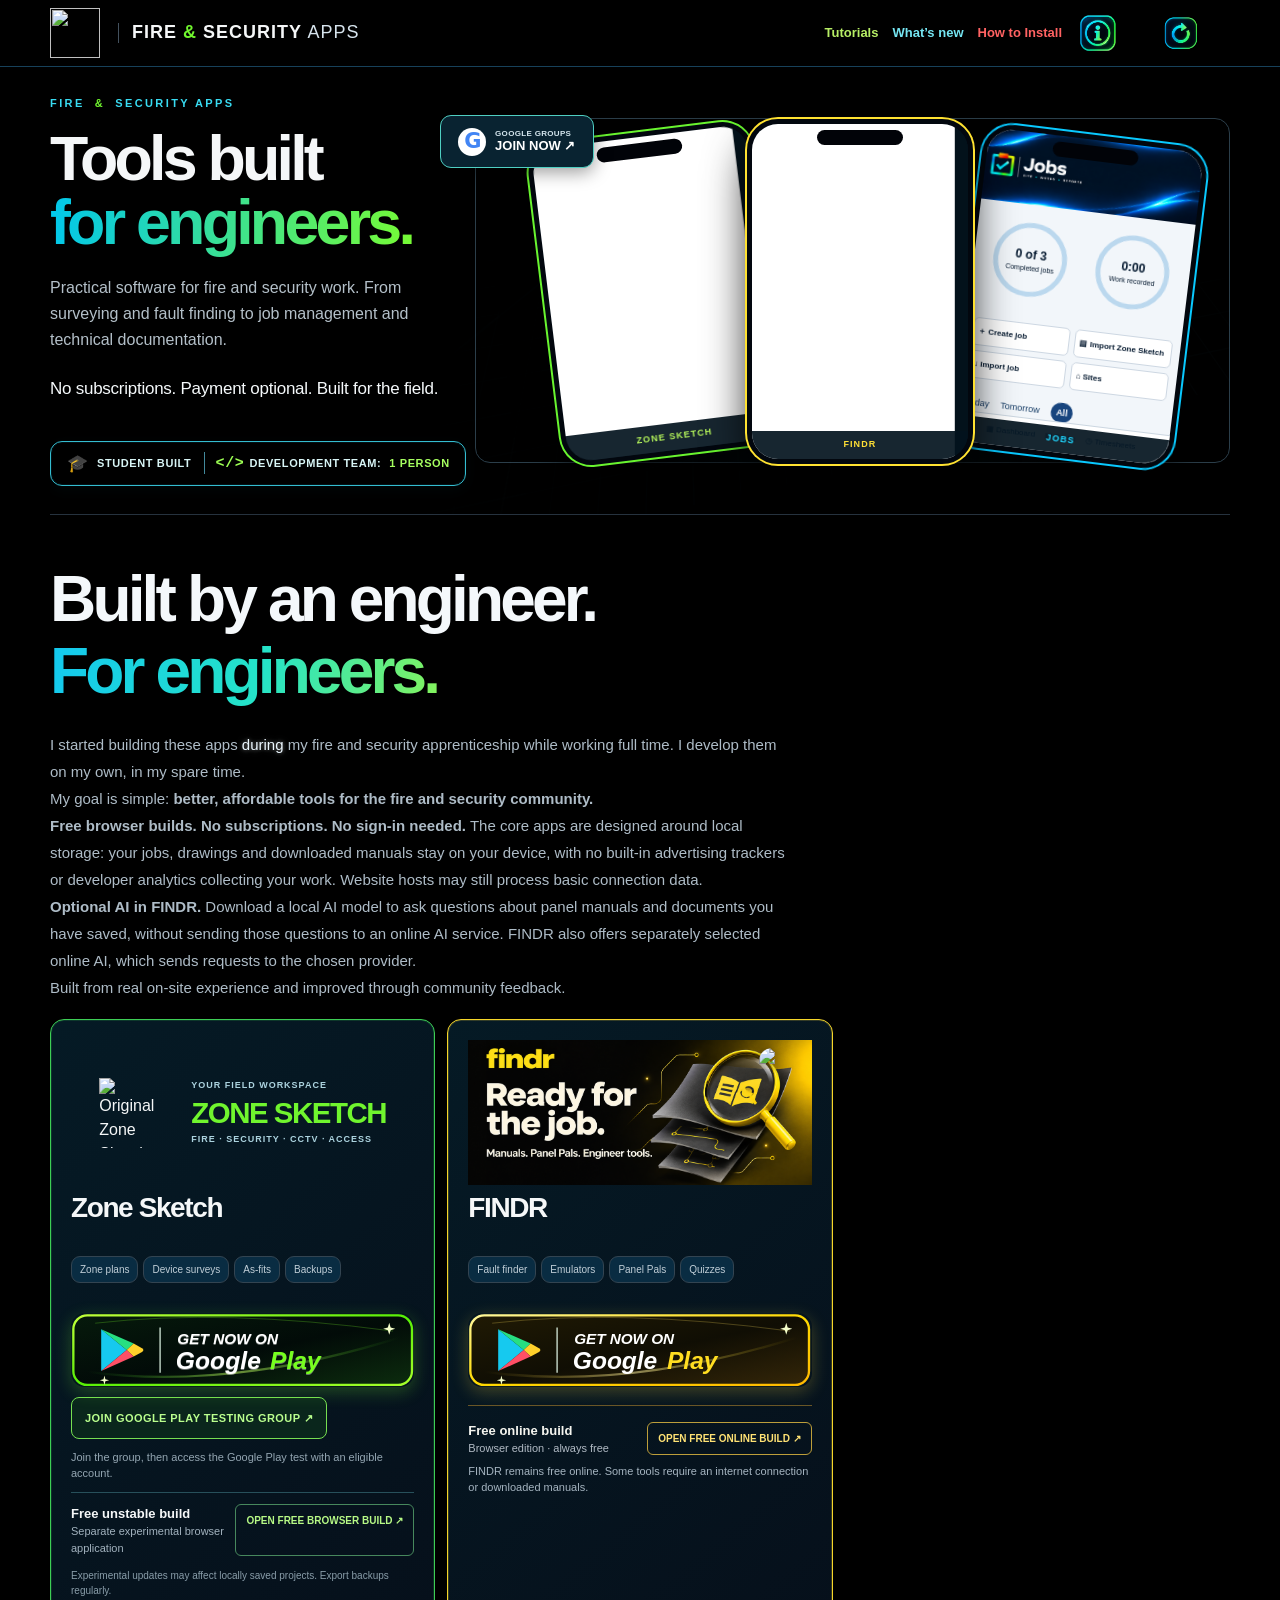
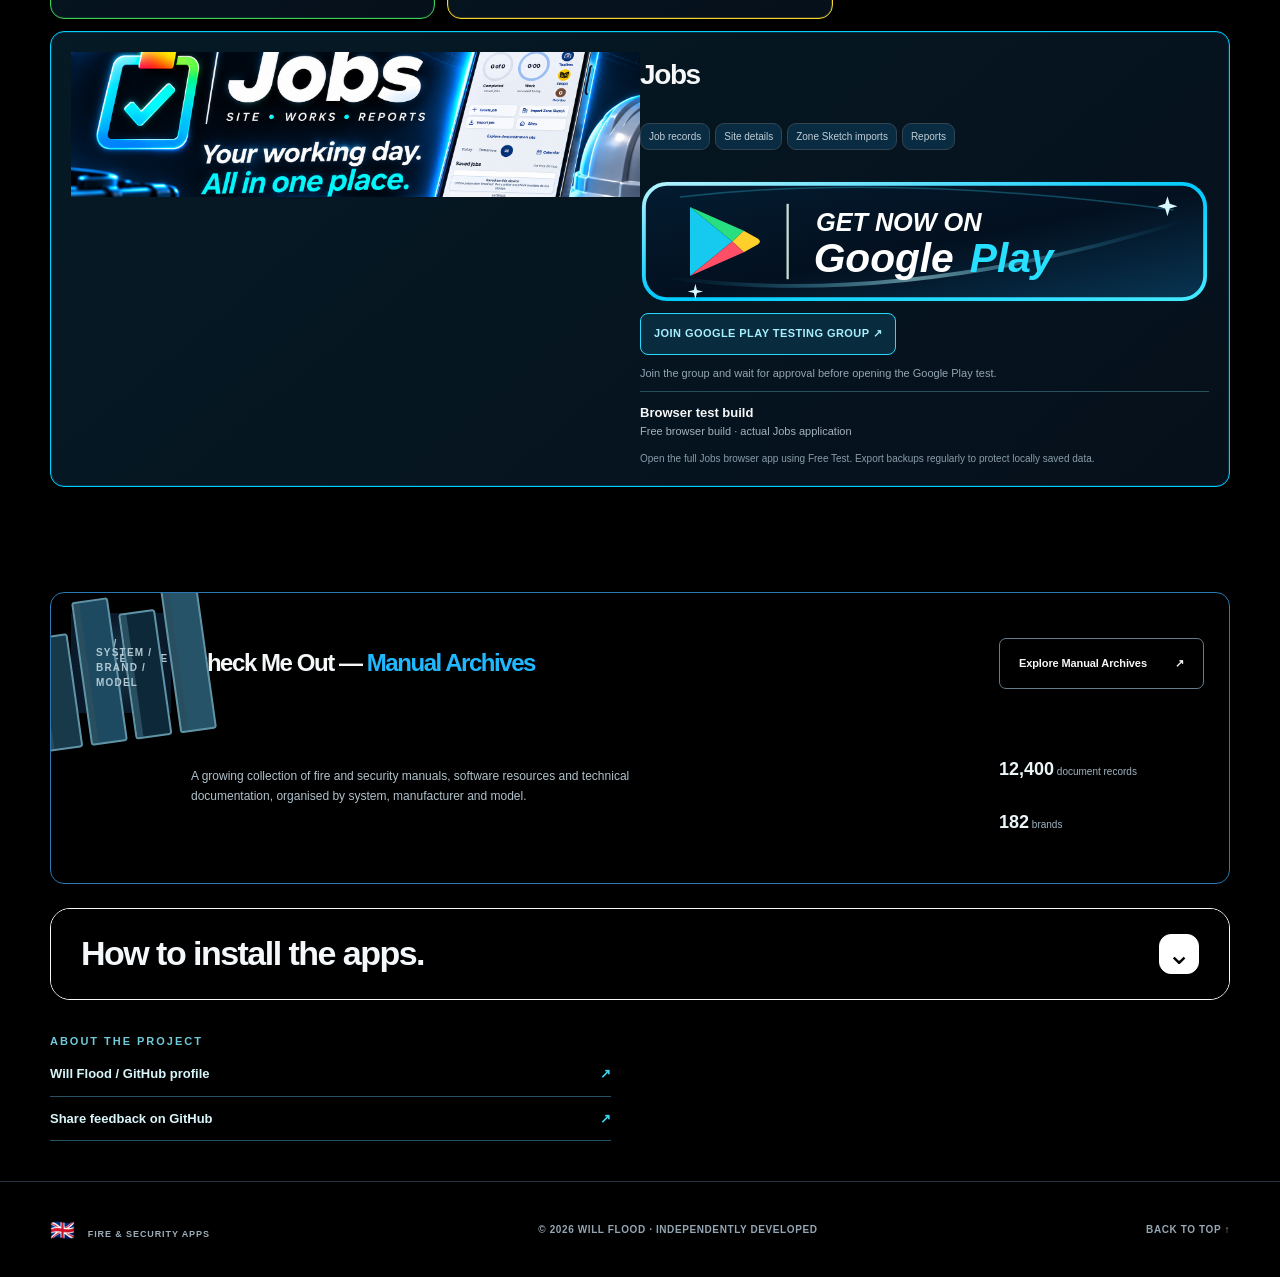
==== commit e92f83e1: "Animate refresh artwork clockwise before reloading App Hub" ====
--- a/index.html
+++ b/index.html
@@ -1,5 +1,5 @@
 <!doctype html>
-<html lang="en"><head><meta charset="utf-8"><meta name="viewport" content="width=device-width,initial-scale=1,viewport-fit=cover"><meta name="theme-color" content="#080d13"><meta name="description" content="Independent fire and security engineering software. Zone Sketch, FINDR and Jobs — practical tools built by an engineer for engineers."><meta property="og:type" content="website"><meta property="og:title" content="Download Fire & Security Apps | Zone Sketch • FINDR • Jobs"><meta property="og:description" content="Download Zone Sketch, FINDR and Jobs. Free browser builds available. No subscriptions. Built by an engineer, for engineers."><meta property="og:url" content="https://william2535.github.io/FIRE-SECURITY-APP-PORTAL/"><meta property="og:image" content="https://william2535.github.io/FIRE-SECURITY-APP-PORTAL/47301B12-A81F-435C-8B94-ECE0EE38C994.png"><meta property="og:image:secure_url" content="https://william2535.github.io/FIRE-SECURITY-APP-PORTAL/47301B12-A81F-435C-8B94-ECE0EE38C994.png"><meta property="og:image:type" content="image/png"><meta property="og:image:width" content="1024"><meta property="og:image:height" content="1024"><meta property="og:image:alt" content="Zone Sketch — Fire and Security Apps"><meta name="twitter:card" content="summary_large_image"><title>Fire & Security Apps — Built for the field</title><link rel="apple-touch-icon" sizes="180x180" href="0BB85C4E-B1D3-4DB6-8C1D-053AB01E448E.png"><meta name="apple-mobile-web-app-title" content="App Hub"><link rel="icon" href="https://raw.githubusercontent.com/william2535/FIRE-ZONE-PLAN-APP/main/assets/on-site-zone-planner-icon.webp"><link rel="stylesheet" href="styles.css?v=white-chevron-e8dc15b3"><link rel="stylesheet" href="findr-grid-fix.css?v=7df1bcc5"><link rel="stylesheet" href="zone-grid-square.css?v=2108fcc8"><link rel="stylesheet" href="tutorials.css?v=3"><style>.has-tutorials-nav .site-header .portal-navigation .portal-news-link{color:#75e5f2;white-space:nowrap}.portal-news-link[aria-current=page]{box-shadow:inset 0 -2px #75e5f2}@media(max-width:720px){.has-tutorials-nav .site-header .portal-navigation{gap:6px}.has-tutorials-nav .site-header .portal-navigation>a{font-size:clamp(11px,3.2vw,14px);white-space:nowrap}}</style><style>.has-tutorials-nav .site-header .portal-navigation > a[href="#install"],.has-tutorials-nav .site-header .portal-navigation > a[href="index.html#install"]{color:#ff6262}</style><style>.site-header #portal-update,.site-header #portal-list-view{background:linear-gradient(135deg,#07343c,#123a25)!important;border-color:#45d9b0!important;color:#62e5ba!important;box-shadow:0 0 12px #24cbb022!important}.site-header #portal-update span,.site-header #portal-list-view span{color:#62e5ba!important}.site-header #portal-list-view svg{stroke:currentColor!important}.site-header #portal-update:hover,.site-header #portal-list-view:hover{border-color:#a2ff43!important;color:#a2ff43!important}</style><style>.site-header #portal-update,.site-header #portal-list-view{background:transparent!important;border-color:transparent!important;box-shadow:none!important;padding:0!important;position:relative;isolation:isolate}.site-header #portal-update::before,.site-header #portal-list-view::before{content:"";position:absolute;inset:0;background:center/contain no-repeat;pointer-events:none;z-index:-1}.site-header #portal-update::before{background-image:url("889886DD-92AD-4493-9C69-F99472491A50.png")}.site-header #portal-list-view::before{background-image:url("97BA9931-316A-4334-82A7-8BD94C0A4412.png")}.site-header #portal-update>span,.site-header #portal-list-view>svg,.site-header #portal-list-view>span{opacity:0!important}.site-header #portal-update:focus-visible,.site-header #portal-list-view:focus-visible{outline:2px solid #45d9b0;outline-offset:2px}</style><style>.site-header .portal-view-switch,.site-header .portal-view-switch:hover,.site-header .portal-view-switch:focus-within,.site-header .portal-view-switch #portal-list-view,.site-header .portal-view-switch #portal-list-view:hover,.site-header .portal-view-switch #portal-list-view[aria-pressed="true"]{background:transparent!important;background-color:transparent!important;border:0!important;box-shadow:none!important;outline-offset:2px}.site-header .portal-view-switch{padding:0!important}.site-header .portal-view-switch #portal-list-view{width:44px!important;height:44px!important;min-height:44px!important}.site-header .portal-view-switch #portal-list-view::before{inset:0!important;background-size:contain!important}</style></head>
+<html lang="en"><head><meta charset="utf-8"><meta name="viewport" content="width=device-width,initial-scale=1,viewport-fit=cover"><meta name="theme-color" content="#080d13"><meta name="description" content="Independent fire and security engineering software. Zone Sketch, FINDR and Jobs — practical tools built by an engineer for engineers."><meta property="og:type" content="website"><meta property="og:title" content="Download Fire & Security Apps | Zone Sketch • FINDR • Jobs"><meta property="og:description" content="Download Zone Sketch, FINDR and Jobs. Free browser builds available. No subscriptions. Built by an engineer, for engineers."><meta property="og:url" content="https://william2535.github.io/FIRE-SECURITY-APP-PORTAL/"><meta property="og:image" content="https://william2535.github.io/FIRE-SECURITY-APP-PORTAL/47301B12-A81F-435C-8B94-ECE0EE38C994.png"><meta property="og:image:secure_url" content="https://william2535.github.io/FIRE-SECURITY-APP-PORTAL/47301B12-A81F-435C-8B94-ECE0EE38C994.png"><meta property="og:image:type" content="image/png"><meta property="og:image:width" content="1024"><meta property="og:image:height" content="1024"><meta property="og:image:alt" content="Zone Sketch — Fire and Security Apps"><meta name="twitter:card" content="summary_large_image"><title>Fire & Security Apps — Built for the field</title><link rel="apple-touch-icon" sizes="180x180" href="0BB85C4E-B1D3-4DB6-8C1D-053AB01E448E.png"><meta name="apple-mobile-web-app-title" content="App Hub"><link rel="icon" href="https://raw.githubusercontent.com/william2535/FIRE-ZONE-PLAN-APP/main/assets/on-site-zone-planner-icon.webp"><link rel="stylesheet" href="styles.css?v=white-chevron-e8dc15b3"><link rel="stylesheet" href="findr-grid-fix.css?v=7df1bcc5"><link rel="stylesheet" href="zone-grid-square.css?v=2108fcc8"><link rel="stylesheet" href="tutorials.css?v=3"><style>.has-tutorials-nav .site-header .portal-navigation .portal-news-link{color:#75e5f2;white-space:nowrap}.portal-news-link[aria-current=page]{box-shadow:inset 0 -2px #75e5f2}@media(max-width:720px){.has-tutorials-nav .site-header .portal-navigation{gap:6px}.has-tutorials-nav .site-header .portal-navigation>a{font-size:clamp(11px,3.2vw,14px);white-space:nowrap}}</style><style>.has-tutorials-nav .site-header .portal-navigation > a[href="#install"],.has-tutorials-nav .site-header .portal-navigation > a[href="index.html#install"]{color:#ff6262}</style><style>.site-header #portal-update,.site-header #portal-list-view{background:linear-gradient(135deg,#07343c,#123a25)!important;border-color:#45d9b0!important;color:#62e5ba!important;box-shadow:0 0 12px #24cbb022!important}.site-header #portal-update span,.site-header #portal-list-view span{color:#62e5ba!important}.site-header #portal-list-view svg{stroke:currentColor!important}.site-header #portal-update:hover,.site-header #portal-list-view:hover{border-color:#a2ff43!important;color:#a2ff43!important}</style><style>.site-header #portal-update,.site-header #portal-list-view{background:transparent!important;border-color:transparent!important;box-shadow:none!important;padding:0!important;position:relative;isolation:isolate}.site-header #portal-update::before,.site-header #portal-list-view::before{content:"";position:absolute;inset:0;background:center/contain no-repeat;pointer-events:none;z-index:-1}.site-header #portal-update::before{background-image:url("889886DD-92AD-4493-9C69-F99472491A50.png")}.site-header #portal-list-view::before{background-image:url("97BA9931-316A-4334-82A7-8BD94C0A4412.png")}.site-header #portal-update>span,.site-header #portal-list-view>svg,.site-header #portal-list-view>span{opacity:0!important}.site-header #portal-update:focus-visible,.site-header #portal-list-view:focus-visible{outline:2px solid #45d9b0;outline-offset:2px}</style><style>.site-header .portal-view-switch,.site-header .portal-view-switch:hover,.site-header .portal-view-switch:focus-within,.site-header .portal-view-switch #portal-list-view,.site-header .portal-view-switch #portal-list-view:hover,.site-header .portal-view-switch #portal-list-view[aria-pressed="true"]{background:transparent!important;background-color:transparent!important;border:0!important;box-shadow:none!important;outline-offset:2px}.site-header .portal-view-switch{padding:0!important}.site-header .portal-view-switch #portal-list-view{width:44px!important;height:44px!important;min-height:44px!important}.site-header .portal-view-switch #portal-list-view::before{inset:0!important;background-size:contain!important}</style><style>@keyframes hubRefreshSwirl{from{transform:rotate(0deg)}to{transform:rotate(360deg)}}.site-header #portal-update[aria-busy="true"]::before{animation:hubRefreshSwirl .6s cubic-bezier(.35,.05,.25,1) both;transform-origin:center}@media(prefers-reduced-motion:reduce){.site-header #portal-update[aria-busy="true"]::before{animation:none}}</style></head>
 <body class="has-tutorials-nav"><a class="skip" href="#apps">Skip to applications</a><header class="site-header"><div class="shell header-inner"><a class="wordmark" href="#top" aria-label="Fire and Security Apps home"><img class="header-logo" src="https://raw.githubusercontent.com/william2535/FIRE-ZONE-PLAN-APP/main/assets/on-site-zone-planner-icon.webp" alt=""><span class="brand-label">FIRE <span class="amp">&</span> SECURITY <span class="brand-apps">APPS</span></span></a><nav class="portal-navigation" aria-label="Main navigation"><a class="portal-tutorials-link" href="tutorials.html">Tutorials</a><a class="portal-news-link" href="updates.html">What’s new</a><a href="#install" id="install-nav-link">How to Install</a><div class="portal-view-switch" role="group" aria-label="Page navigation"><button type="button" id="portal-list-view" class="portal-view-button" aria-label="Information" title="Information"><svg viewBox="0 0 24 24" aria-hidden="true"><circle cx="12" cy="12" r="9"/><path d="M12 10.5v6M12 7.5h.01"/></svg><span class="portal-info-label" aria-hidden="true">Info</span></button></div></nav><button type="button" class="portal-update" id="portal-update" aria-label="Update App Hub to latest version" title="Update App Hub"><span aria-hidden="true">↻</span><span>Update</span></button></div></header>
 <main id="top"><section class="hero shell"><div class="hero-copy"><a class="hero-group-join" href="https://groups.google.com/g/willflood-app-testers" target="_blank" rel="noopener noreferrer" aria-label="Join the Zone Sketch Google testing group"><span class="group-mark" aria-hidden="true">G</span><span class="group-copy"><small>GOOGLE GROUPS</small><strong>JOIN NOW ↗</strong></span></a><div class="eyebrow">FIRE <span class="amp">&</span> SECURITY APPS</div><h1>Tools built<br><span>for engineers.</span></h1><p class="hero-lede">Practical software for fire and security work. From surveying and fault finding to job management and technical documentation.</p><div class="hero-actions"><span class="hero-note">No subscriptions. Payment optional. Built for the field.</span><div class="maker-credits" aria-label="Project background"><span class="maker-credit"><span class="maker-icon" aria-hidden="true">🎓</span> STUDENT BUILT</span><span class="maker-separator" aria-hidden="true"></span><span class="maker-credit"><span class="maker-icon maker-code-icon" aria-hidden="true">&lt;/&gt;</span> DEVELOPMENT TEAM: <strong>1 PERSON</strong></span></div></div></div><div class="hero-art" aria-label="Actual application previews"><div class="hero-technical" aria-hidden="true"></div><div class="device device-zone"><div class="device-notch"></div><div class="device-screen"><iframe data-deferred-src="https://william2535.github.io/ZoneSketch-Unstable/" loading="lazy" tabindex="-1" title="Live Zone Sketch browser application preview"></iframe></div><div class="device-caption">ZONE SKETCH</div></div><div class="device device-findr"><div class="device-notch"></div><div class="device-screen"><iframe class="findr-preview-frame" data-deferred-src="https://william2535.github.io/Findr/app/?intro-preview=1" loading="lazy" tabindex="-1" title="Live FINDR browser application preview"></iframe></div><div class="device-caption">FINDR</div></div><div class="device device-jobs"><div class="device-notch"></div><div class="jobs-intro" aria-hidden="true"><div class="jobs-intro-icon"><img src="assets/jobs-authentic.webp" alt=""></div><strong>Jobs</strong><small>YOUR WORK. SORTED.</small><div class="jobs-intro-progress"><i></i></div></div><div class="jobs-screen jobs-screen-demo" aria-label="Scrollable Jobs dashboard preview"><div class="jobs-demo-scroll" tabindex="0" aria-label="Scroll through Jobs dashboard preview"><div class="jobs-screen-brand jobs-banner-header" role="img" aria-label="Jobs clipboard banner"><img src="https://william2535.github.io/FIRE-SECURITY-APP-PORTAL/ACF1F676-BBEF-4344-8DDC-ED246B636A28.png" alt="Jobs banner"></div><div class="jobs-screen-stats"><div><b>0 of 3</b><small>Completed jobs</small></div><div><b>0:00</b><small>Work recorded</small></div></div><div class="jobs-screen-rows"><span>＋ Create job</span><span>▤ Import Zone Sketch</span><span>↓ Import job</span><span>⌂ Sites</span></div><div class="jobs-screen-saved">Today　 Tomorrow　 <b>All</b><p>Saved jobs</p><div class="jobs-demo-entry">▤ &nbsp; Site maintenance <small>Example job</small></div><div class="jobs-demo-entry">▤ &nbsp; Fire alarm survey <small>Example job</small></div><div class="jobs-demo-entry">▤ &nbsp; CCTV inspection <small>Example job</small></div><p class="jobs-demo-disclaimer">Illustrative preview · not the live Jobs application</p></div></div><div class="jobs-screen-nav">▦ Dashboard　 ▤ Tasks　 ◷ Timesheets</div></div><div class="device-caption jobs-device-caption">JOBS</div></div></div></section>
 <section class="intro-about shell" aria-label="About the apps">
@@ -64,7 +64,9 @@
   const url=new URL(location.href);
   url.searchParams.delete("refresh");
   url.searchParams.set("hub-update",String(Date.now()));
-  location.replace(url.toString());
+  const reduced=window.matchMedia('(prefers-reduced-motion: reduce)').matches;
+  if(reduced)location.replace(url.toString());
+  else setTimeout(()=>location.replace(url.toString()),600);
  });
 })();
 </script><script>(function(){const root=document.querySelector('.applications');const info=document.getElementById('portal-list-view');const home=document.querySelector('.site-header .wordmark');if(!root||!info||!home)return;function startGrid(){root.classList.remove('portal-list-mode');document.body.classList.add('portal-compact-grid');info.setAttribute('aria-pressed','false');}startGrid();window.addEventListener('pageshow',startGrid);function go(id){const target=document.getElementById(id);if(!target)return;target.scrollIntoView({behavior:window.matchMedia('(prefers-reduced-motion: reduce)').matches?'auto':'smooth',block:'start'});}info.addEventListener('click',()=>{root.classList.add('portal-list-mode');document.body.classList.remove('portal-compact-grid');info.setAttribute('aria-pressed','true');requestAnimationFrame(()=>requestAnimationFrame(()=>go('apps')));});home.addEventListener('click',(event)=>{event.preventDefault();root.classList.remove('portal-list-mode');document.body.classList.add('portal-compact-grid');info.setAttribute('aria-pressed','false');history.replaceState(null,'',location.pathname+location.search);window.scrollTo({top:0,behavior:window.matchMedia('(prefers-reduced-motion: reduce)').matches?'instant':'smooth'});});})();</script><script>(function(){const d=document.getElementById("install-overview");const nav=document.getElementById("install-nav-link");if(!d||!nav)return;nav.addEventListener("click",()=>{d.open=true});if(location.hash==="#install")d.open=true;})();</script><script>
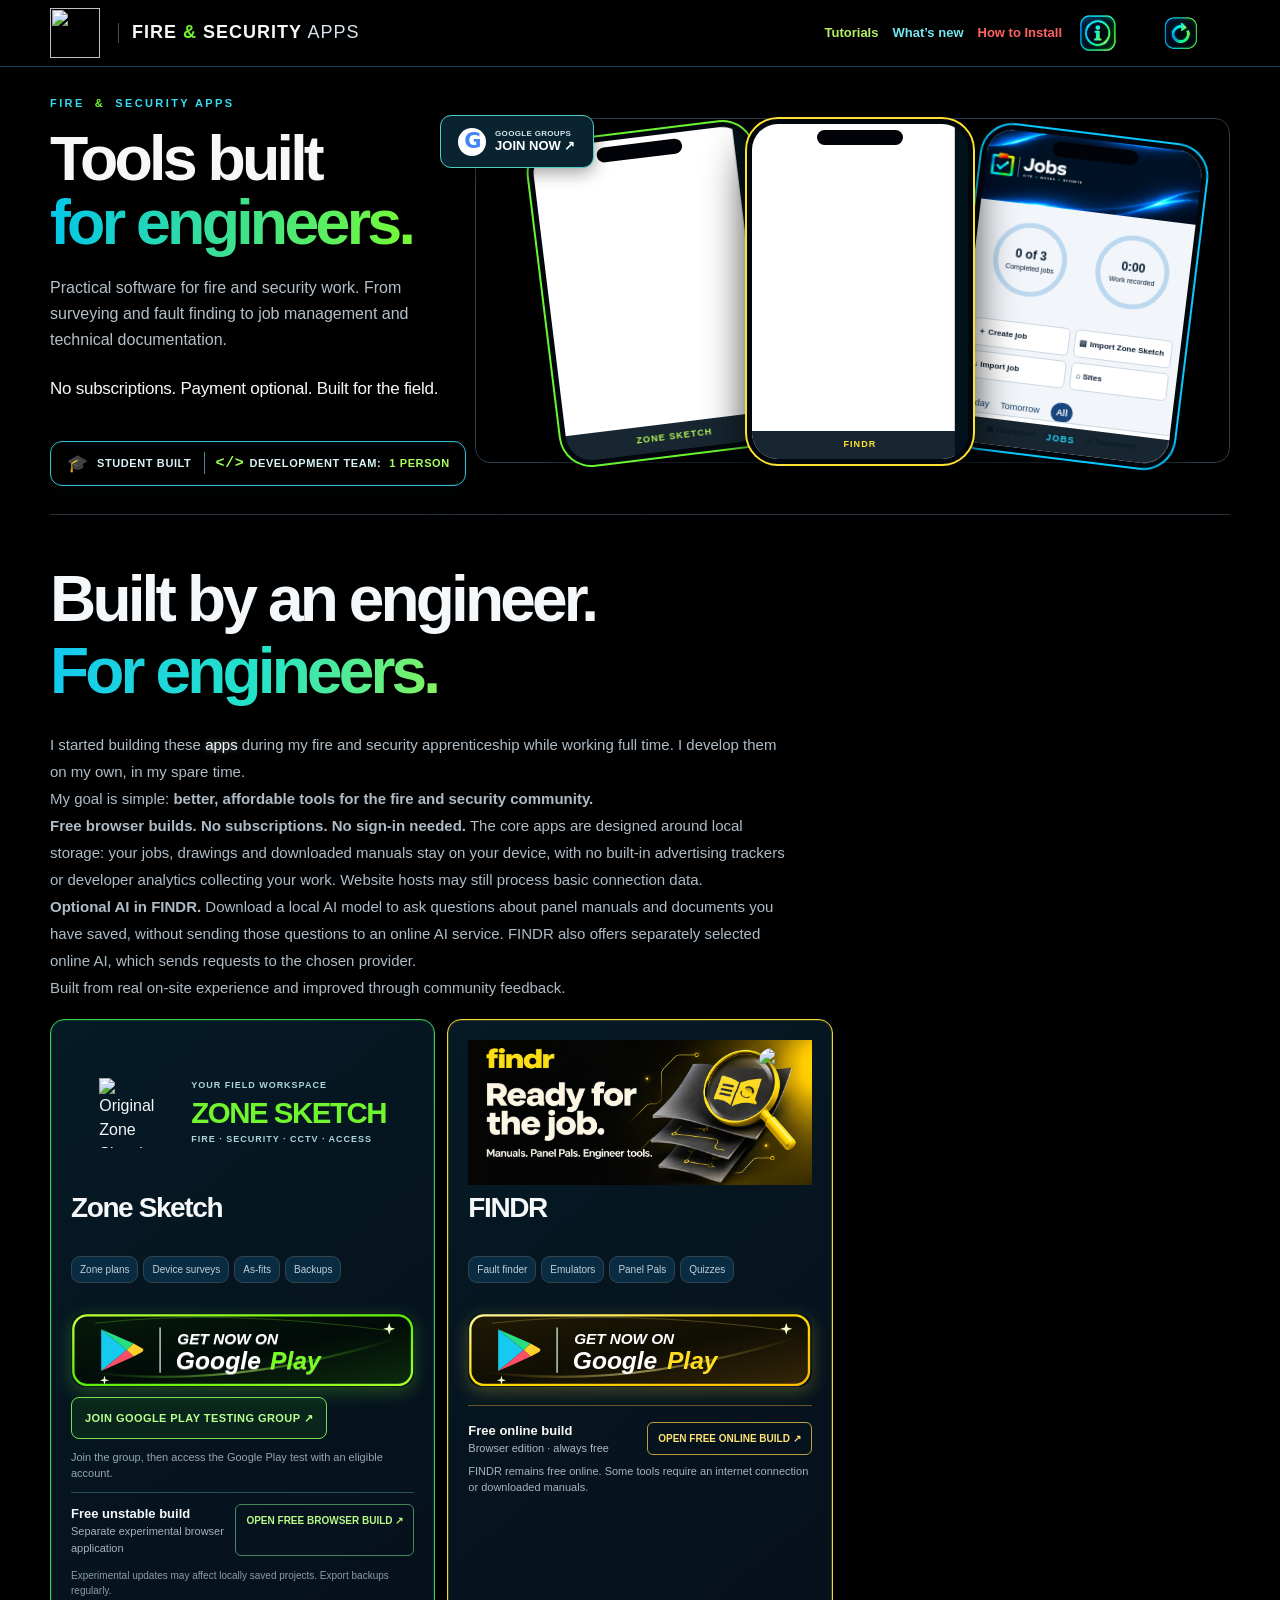
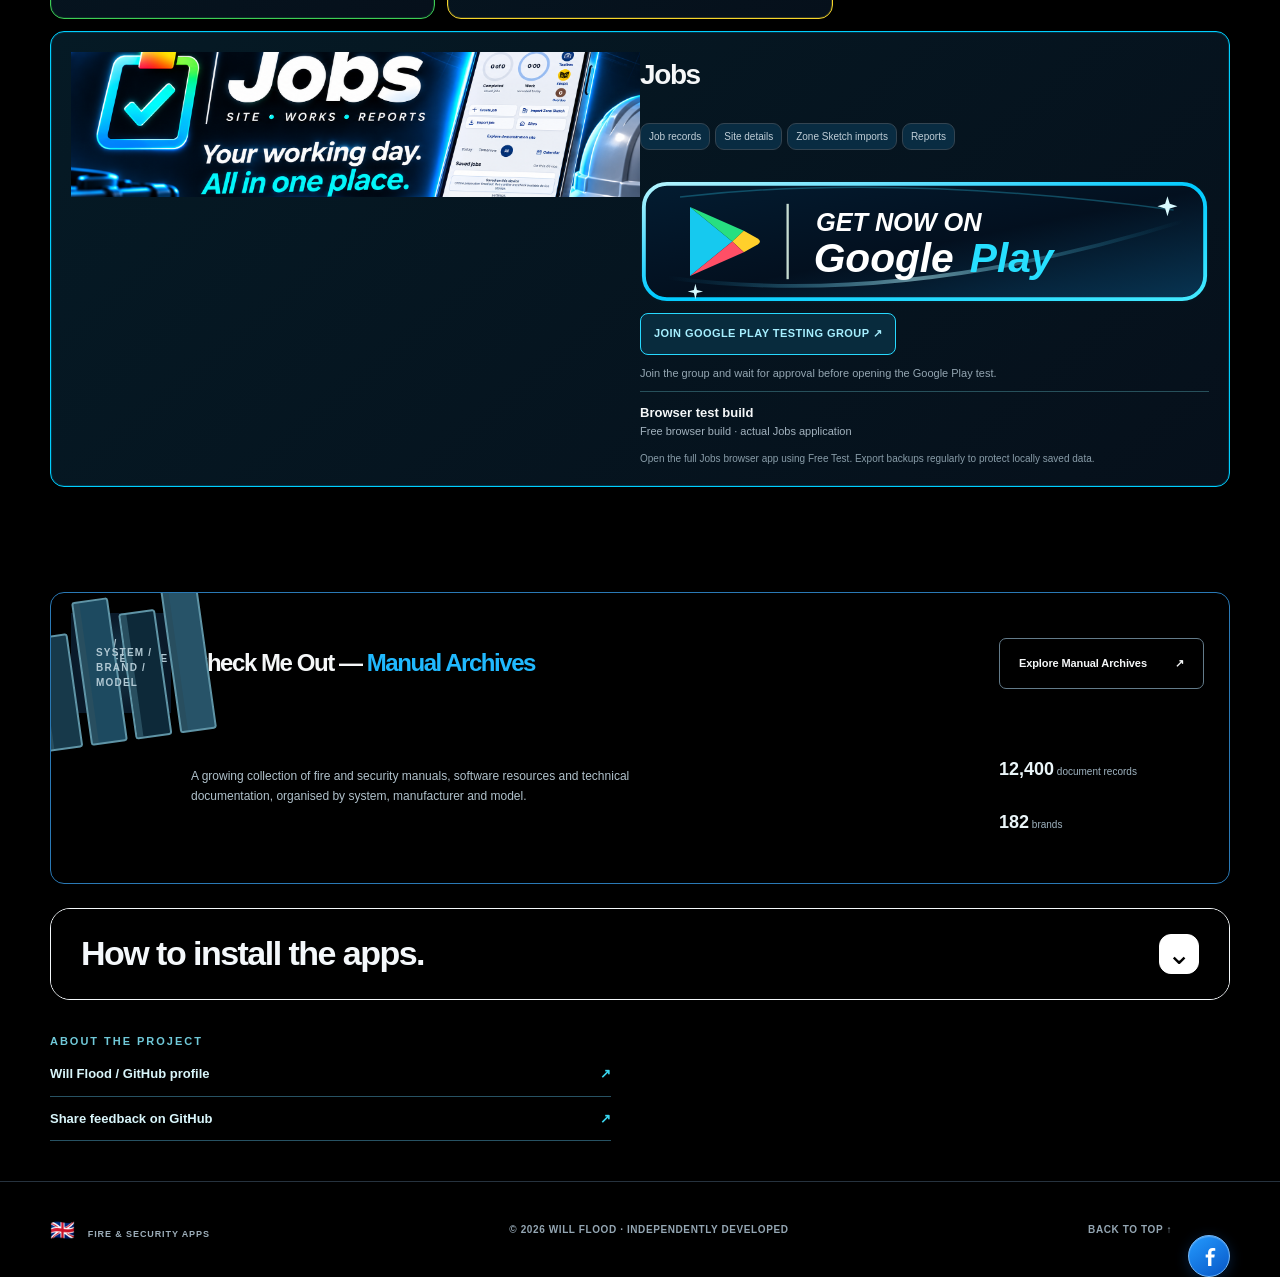
==== commit a0cd73d3: "Add polished circular Facebook link to portal footer" ====
--- a/index.html
+++ b/index.html
@@ -1,5 +1,5 @@
 <!doctype html>
-<html lang="en"><head><meta charset="utf-8"><meta name="viewport" content="width=device-width,initial-scale=1,viewport-fit=cover"><meta name="theme-color" content="#080d13"><meta name="description" content="Independent fire and security engineering software. Zone Sketch, FINDR and Jobs — practical tools built by an engineer for engineers."><meta property="og:type" content="website"><meta property="og:title" content="Download Fire & Security Apps | Zone Sketch • FINDR • Jobs"><meta property="og:description" content="Download Zone Sketch, FINDR and Jobs. Free browser builds available. No subscriptions. Built by an engineer, for engineers."><meta property="og:url" content="https://william2535.github.io/FIRE-SECURITY-APP-PORTAL/"><meta property="og:image" content="https://william2535.github.io/FIRE-SECURITY-APP-PORTAL/47301B12-A81F-435C-8B94-ECE0EE38C994.png"><meta property="og:image:secure_url" content="https://william2535.github.io/FIRE-SECURITY-APP-PORTAL/47301B12-A81F-435C-8B94-ECE0EE38C994.png"><meta property="og:image:type" content="image/png"><meta property="og:image:width" content="1024"><meta property="og:image:height" content="1024"><meta property="og:image:alt" content="Zone Sketch — Fire and Security Apps"><meta name="twitter:card" content="summary_large_image"><title>Fire & Security Apps — Built for the field</title><link rel="apple-touch-icon" sizes="180x180" href="0BB85C4E-B1D3-4DB6-8C1D-053AB01E448E.png"><meta name="apple-mobile-web-app-title" content="App Hub"><link rel="icon" href="https://raw.githubusercontent.com/william2535/FIRE-ZONE-PLAN-APP/main/assets/on-site-zone-planner-icon.webp"><link rel="stylesheet" href="styles.css?v=white-chevron-e8dc15b3"><link rel="stylesheet" href="findr-grid-fix.css?v=7df1bcc5"><link rel="stylesheet" href="zone-grid-square.css?v=2108fcc8"><link rel="stylesheet" href="tutorials.css?v=3"><style>.has-tutorials-nav .site-header .portal-navigation .portal-news-link{color:#75e5f2;white-space:nowrap}.portal-news-link[aria-current=page]{box-shadow:inset 0 -2px #75e5f2}@media(max-width:720px){.has-tutorials-nav .site-header .portal-navigation{gap:6px}.has-tutorials-nav .site-header .portal-navigation>a{font-size:clamp(11px,3.2vw,14px);white-space:nowrap}}</style><style>.has-tutorials-nav .site-header .portal-navigation > a[href="#install"],.has-tutorials-nav .site-header .portal-navigation > a[href="index.html#install"]{color:#ff6262}</style><style>.site-header #portal-update,.site-header #portal-list-view{background:linear-gradient(135deg,#07343c,#123a25)!important;border-color:#45d9b0!important;color:#62e5ba!important;box-shadow:0 0 12px #24cbb022!important}.site-header #portal-update span,.site-header #portal-list-view span{color:#62e5ba!important}.site-header #portal-list-view svg{stroke:currentColor!important}.site-header #portal-update:hover,.site-header #portal-list-view:hover{border-color:#a2ff43!important;color:#a2ff43!important}</style><style>.site-header #portal-update,.site-header #portal-list-view{background:transparent!important;border-color:transparent!important;box-shadow:none!important;padding:0!important;position:relative;isolation:isolate}.site-header #portal-update::before,.site-header #portal-list-view::before{content:"";position:absolute;inset:0;background:center/contain no-repeat;pointer-events:none;z-index:-1}.site-header #portal-update::before{background-image:url("889886DD-92AD-4493-9C69-F99472491A50.png")}.site-header #portal-list-view::before{background-image:url("97BA9931-316A-4334-82A7-8BD94C0A4412.png")}.site-header #portal-update>span,.site-header #portal-list-view>svg,.site-header #portal-list-view>span{opacity:0!important}.site-header #portal-update:focus-visible,.site-header #portal-list-view:focus-visible{outline:2px solid #45d9b0;outline-offset:2px}</style><style>.site-header .portal-view-switch,.site-header .portal-view-switch:hover,.site-header .portal-view-switch:focus-within,.site-header .portal-view-switch #portal-list-view,.site-header .portal-view-switch #portal-list-view:hover,.site-header .portal-view-switch #portal-list-view[aria-pressed="true"]{background:transparent!important;background-color:transparent!important;border:0!important;box-shadow:none!important;outline-offset:2px}.site-header .portal-view-switch{padding:0!important}.site-header .portal-view-switch #portal-list-view{width:44px!important;height:44px!important;min-height:44px!important}.site-header .portal-view-switch #portal-list-view::before{inset:0!important;background-size:contain!important}</style><style>@keyframes hubRefreshSwirl{from{transform:rotate(0deg)}to{transform:rotate(360deg)}}.site-header #portal-update[aria-busy="true"]::before{animation:hubRefreshSwirl .6s cubic-bezier(.35,.05,.25,1) both;transform-origin:center}@media(prefers-reduced-motion:reduce){.site-header #portal-update[aria-busy="true"]::before{animation:none}}</style></head>
+<html lang="en"><head><meta charset="utf-8"><meta name="viewport" content="width=device-width,initial-scale=1,viewport-fit=cover"><meta name="theme-color" content="#080d13"><meta name="description" content="Independent fire and security engineering software. Zone Sketch, FINDR and Jobs — practical tools built by an engineer for engineers."><meta property="og:type" content="website"><meta property="og:title" content="Download Fire & Security Apps | Zone Sketch • FINDR • Jobs"><meta property="og:description" content="Download Zone Sketch, FINDR and Jobs. Free browser builds available. No subscriptions. Built by an engineer, for engineers."><meta property="og:url" content="https://william2535.github.io/FIRE-SECURITY-APP-PORTAL/"><meta property="og:image" content="https://william2535.github.io/FIRE-SECURITY-APP-PORTAL/47301B12-A81F-435C-8B94-ECE0EE38C994.png"><meta property="og:image:secure_url" content="https://william2535.github.io/FIRE-SECURITY-APP-PORTAL/47301B12-A81F-435C-8B94-ECE0EE38C994.png"><meta property="og:image:type" content="image/png"><meta property="og:image:width" content="1024"><meta property="og:image:height" content="1024"><meta property="og:image:alt" content="Zone Sketch — Fire and Security Apps"><meta name="twitter:card" content="summary_large_image"><title>Fire & Security Apps — Built for the field</title><link rel="apple-touch-icon" sizes="180x180" href="0BB85C4E-B1D3-4DB6-8C1D-053AB01E448E.png"><meta name="apple-mobile-web-app-title" content="App Hub"><link rel="icon" href="https://raw.githubusercontent.com/william2535/FIRE-ZONE-PLAN-APP/main/assets/on-site-zone-planner-icon.webp"><link rel="stylesheet" href="styles.css?v=white-chevron-e8dc15b3"><link rel="stylesheet" href="findr-grid-fix.css?v=7df1bcc5"><link rel="stylesheet" href="zone-grid-square.css?v=2108fcc8"><link rel="stylesheet" href="tutorials.css?v=3"><style>.has-tutorials-nav .site-header .portal-navigation .portal-news-link{color:#75e5f2;white-space:nowrap}.portal-news-link[aria-current=page]{box-shadow:inset 0 -2px #75e5f2}@media(max-width:720px){.has-tutorials-nav .site-header .portal-navigation{gap:6px}.has-tutorials-nav .site-header .portal-navigation>a{font-size:clamp(11px,3.2vw,14px);white-space:nowrap}}</style><style>.has-tutorials-nav .site-header .portal-navigation > a[href="#install"],.has-tutorials-nav .site-header .portal-navigation > a[href="index.html#install"]{color:#ff6262}</style><style>.site-header #portal-update,.site-header #portal-list-view{background:linear-gradient(135deg,#07343c,#123a25)!important;border-color:#45d9b0!important;color:#62e5ba!important;box-shadow:0 0 12px #24cbb022!important}.site-header #portal-update span,.site-header #portal-list-view span{color:#62e5ba!important}.site-header #portal-list-view svg{stroke:currentColor!important}.site-header #portal-update:hover,.site-header #portal-list-view:hover{border-color:#a2ff43!important;color:#a2ff43!important}</style><style>.site-header #portal-update,.site-header #portal-list-view{background:transparent!important;border-color:transparent!important;box-shadow:none!important;padding:0!important;position:relative;isolation:isolate}.site-header #portal-update::before,.site-header #portal-list-view::before{content:"";position:absolute;inset:0;background:center/contain no-repeat;pointer-events:none;z-index:-1}.site-header #portal-update::before{background-image:url("889886DD-92AD-4493-9C69-F99472491A50.png")}.site-header #portal-list-view::before{background-image:url("97BA9931-316A-4334-82A7-8BD94C0A4412.png")}.site-header #portal-update>span,.site-header #portal-list-view>svg,.site-header #portal-list-view>span{opacity:0!important}.site-header #portal-update:focus-visible,.site-header #portal-list-view:focus-visible{outline:2px solid #45d9b0;outline-offset:2px}</style><style>.site-header .portal-view-switch,.site-header .portal-view-switch:hover,.site-header .portal-view-switch:focus-within,.site-header .portal-view-switch #portal-list-view,.site-header .portal-view-switch #portal-list-view:hover,.site-header .portal-view-switch #portal-list-view[aria-pressed="true"]{background:transparent!important;background-color:transparent!important;border:0!important;box-shadow:none!important;outline-offset:2px}.site-header .portal-view-switch{padding:0!important}.site-header .portal-view-switch #portal-list-view{width:44px!important;height:44px!important;min-height:44px!important}.site-header .portal-view-switch #portal-list-view::before{inset:0!important;background-size:contain!important}</style><style>@keyframes hubRefreshSwirl{from{transform:rotate(0deg)}to{transform:rotate(360deg)}}.site-header #portal-update[aria-busy="true"]::before{animation:hubRefreshSwirl .6s cubic-bezier(.35,.05,.25,1) both;transform-origin:center}@media(prefers-reduced-motion:reduce){.site-header #portal-update[aria-busy="true"]::before{animation:none}}</style><style>.site-header #portal-update:hover,.site-header #portal-update:active,.site-header #portal-update:focus,.site-header #portal-update[aria-busy="true"]{border-color:transparent!important;background:transparent!important;box-shadow:none!important;outline:none!important;-webkit-tap-highlight-color:transparent}.site-header #portal-update:focus-visible:not([aria-busy="true"]){outline:2px dashed #45d9b0!important;outline-offset:2px}</style><style>.footer .footer-inner{position:relative;padding-right:58px}.footer .footer-facebook{position:absolute;right:0;bottom:0;display:grid;place-items:center;width:42px;height:42px;border-radius:50%;color:#fff;background:linear-gradient(145deg,#249bff,#0756c6);border:1px solid #73baff;box-shadow:0 3px 14px #1877f240,inset 0 1px 1px #ffffff45;transition:transform .2s,box-shadow .2s}.footer .footer-facebook:hover{transform:translateY(-2px);box-shadow:0 4px 18px #1877f270}.footer .footer-facebook:active{transform:scale(.94)}@media(max-width:720px){.footer .footer-inner{padding-right:0;padding-bottom:52px}.footer .footer-facebook{bottom:0;right:0}}@media(prefers-reduced-motion:reduce){.footer .footer-facebook{transition:none}}</style></head>
 <body class="has-tutorials-nav"><a class="skip" href="#apps">Skip to applications</a><header class="site-header"><div class="shell header-inner"><a class="wordmark" href="#top" aria-label="Fire and Security Apps home"><img class="header-logo" src="https://raw.githubusercontent.com/william2535/FIRE-ZONE-PLAN-APP/main/assets/on-site-zone-planner-icon.webp" alt=""><span class="brand-label">FIRE <span class="amp">&</span> SECURITY <span class="brand-apps">APPS</span></span></a><nav class="portal-navigation" aria-label="Main navigation"><a class="portal-tutorials-link" href="tutorials.html">Tutorials</a><a class="portal-news-link" href="updates.html">What’s new</a><a href="#install" id="install-nav-link">How to Install</a><div class="portal-view-switch" role="group" aria-label="Page navigation"><button type="button" id="portal-list-view" class="portal-view-button" aria-label="Information" title="Information"><svg viewBox="0 0 24 24" aria-hidden="true"><circle cx="12" cy="12" r="9"/><path d="M12 10.5v6M12 7.5h.01"/></svg><span class="portal-info-label" aria-hidden="true">Info</span></button></div></nav><button type="button" class="portal-update" id="portal-update" aria-label="Update App Hub to latest version" title="Update App Hub"><span aria-hidden="true">↻</span><span>Update</span></button></div></header>
 <main id="top"><section class="hero shell"><div class="hero-copy"><a class="hero-group-join" href="https://groups.google.com/g/willflood-app-testers" target="_blank" rel="noopener noreferrer" aria-label="Join the Zone Sketch Google testing group"><span class="group-mark" aria-hidden="true">G</span><span class="group-copy"><small>GOOGLE GROUPS</small><strong>JOIN NOW ↗</strong></span></a><div class="eyebrow">FIRE <span class="amp">&</span> SECURITY APPS</div><h1>Tools built<br><span>for engineers.</span></h1><p class="hero-lede">Practical software for fire and security work. From surveying and fault finding to job management and technical documentation.</p><div class="hero-actions"><span class="hero-note">No subscriptions. Payment optional. Built for the field.</span><div class="maker-credits" aria-label="Project background"><span class="maker-credit"><span class="maker-icon" aria-hidden="true">🎓</span> STUDENT BUILT</span><span class="maker-separator" aria-hidden="true"></span><span class="maker-credit"><span class="maker-icon maker-code-icon" aria-hidden="true">&lt;/&gt;</span> DEVELOPMENT TEAM: <strong>1 PERSON</strong></span></div></div></div><div class="hero-art" aria-label="Actual application previews"><div class="hero-technical" aria-hidden="true"></div><div class="device device-zone"><div class="device-notch"></div><div class="device-screen"><iframe data-deferred-src="https://william2535.github.io/ZoneSketch-Unstable/" loading="lazy" tabindex="-1" title="Live Zone Sketch browser application preview"></iframe></div><div class="device-caption">ZONE SKETCH</div></div><div class="device device-findr"><div class="device-notch"></div><div class="device-screen"><iframe class="findr-preview-frame" data-deferred-src="https://william2535.github.io/Findr/app/?intro-preview=1" loading="lazy" tabindex="-1" title="Live FINDR browser application preview"></iframe></div><div class="device-caption">FINDR</div></div><div class="device device-jobs"><div class="device-notch"></div><div class="jobs-intro" aria-hidden="true"><div class="jobs-intro-icon"><img src="assets/jobs-authentic.webp" alt=""></div><strong>Jobs</strong><small>YOUR WORK. SORTED.</small><div class="jobs-intro-progress"><i></i></div></div><div class="jobs-screen jobs-screen-demo" aria-label="Scrollable Jobs dashboard preview"><div class="jobs-demo-scroll" tabindex="0" aria-label="Scroll through Jobs dashboard preview"><div class="jobs-screen-brand jobs-banner-header" role="img" aria-label="Jobs clipboard banner"><img src="https://william2535.github.io/FIRE-SECURITY-APP-PORTAL/ACF1F676-BBEF-4344-8DDC-ED246B636A28.png" alt="Jobs banner"></div><div class="jobs-screen-stats"><div><b>0 of 3</b><small>Completed jobs</small></div><div><b>0:00</b><small>Work recorded</small></div></div><div class="jobs-screen-rows"><span>＋ Create job</span><span>▤ Import Zone Sketch</span><span>↓ Import job</span><span>⌂ Sites</span></div><div class="jobs-screen-saved">Today　 Tomorrow　 <b>All</b><p>Saved jobs</p><div class="jobs-demo-entry">▤ &nbsp; Site maintenance <small>Example job</small></div><div class="jobs-demo-entry">▤ &nbsp; Fire alarm survey <small>Example job</small></div><div class="jobs-demo-entry">▤ &nbsp; CCTV inspection <small>Example job</small></div><p class="jobs-demo-disclaimer">Illustrative preview · not the live Jobs application</p></div></div><div class="jobs-screen-nav">▦ Dashboard　 ▤ Tasks　 ◷ Timesheets</div></div><div class="device-caption jobs-device-caption">JOBS</div></div></div></section>
 <section class="intro-about shell" aria-label="About the apps">
@@ -34,7 +34,7 @@
 </div></details></section>
 <section class="about shell" id="about"><span class="section-index">ABOUT THE PROJECT</span><div class="about-grid"><div><a href="https://github.com/william2535" target="_blank" rel="noopener noreferrer" class="text-link">Will Flood / GitHub profile <span aria-hidden="true">↗</span></a><a href="https://github.com/william2535/FIRE-SECURITY-APP-PORTAL/issues" target="_blank" rel="noopener noreferrer" class="text-link">Share feedback on GitHub <span aria-hidden="true">↗</span></a></div></div></section>
 </main>
-<footer class="footer"><div class="shell footer-inner"><span class="footer-brand"><span class="footer-uk-flag" role="img" aria-label="United Kingdom flag">🇬🇧</span> <small>FIRE & SECURITY APPS</small></span><span>© 2026 WILL FLOOD · INDEPENDENTLY DEVELOPED</span><a href="#top">BACK TO TOP ↑</a></div></footer><script>
+<footer class="footer"><div class="shell footer-inner"><span class="footer-brand"><span class="footer-uk-flag" role="img" aria-label="United Kingdom flag">🇬🇧</span> <small>FIRE & SECURITY APPS</small></span><span>© 2026 WILL FLOOD · INDEPENDENTLY DEVELOPED</span><a href="#top">BACK TO TOP ↑</a><a class="footer-facebook" href="https://www.facebook.com/share/1JJuMJP9k9/?mibextid=wwXIfr" target="_blank" rel="noopener noreferrer" aria-label="Fire & Security Apps on Facebook"><svg viewBox="0 0 24 24" width="23" height="23" fill="currentColor" aria-hidden="true"><path d="M14 22v-9h3l.5-3H14V8c0-1 .3-2 2-2h2V3.3C17.4 3.1 16.4 3 15.2 3 12.4 3 10.5 4.7 10.5 7.8V10H8v3h2.5v9z"/></svg></a></div></footer><script>
 /* Update the portal from the network, including local stylesheets and images. */
 (function(){
  const button=document.getElementById("portal-update");
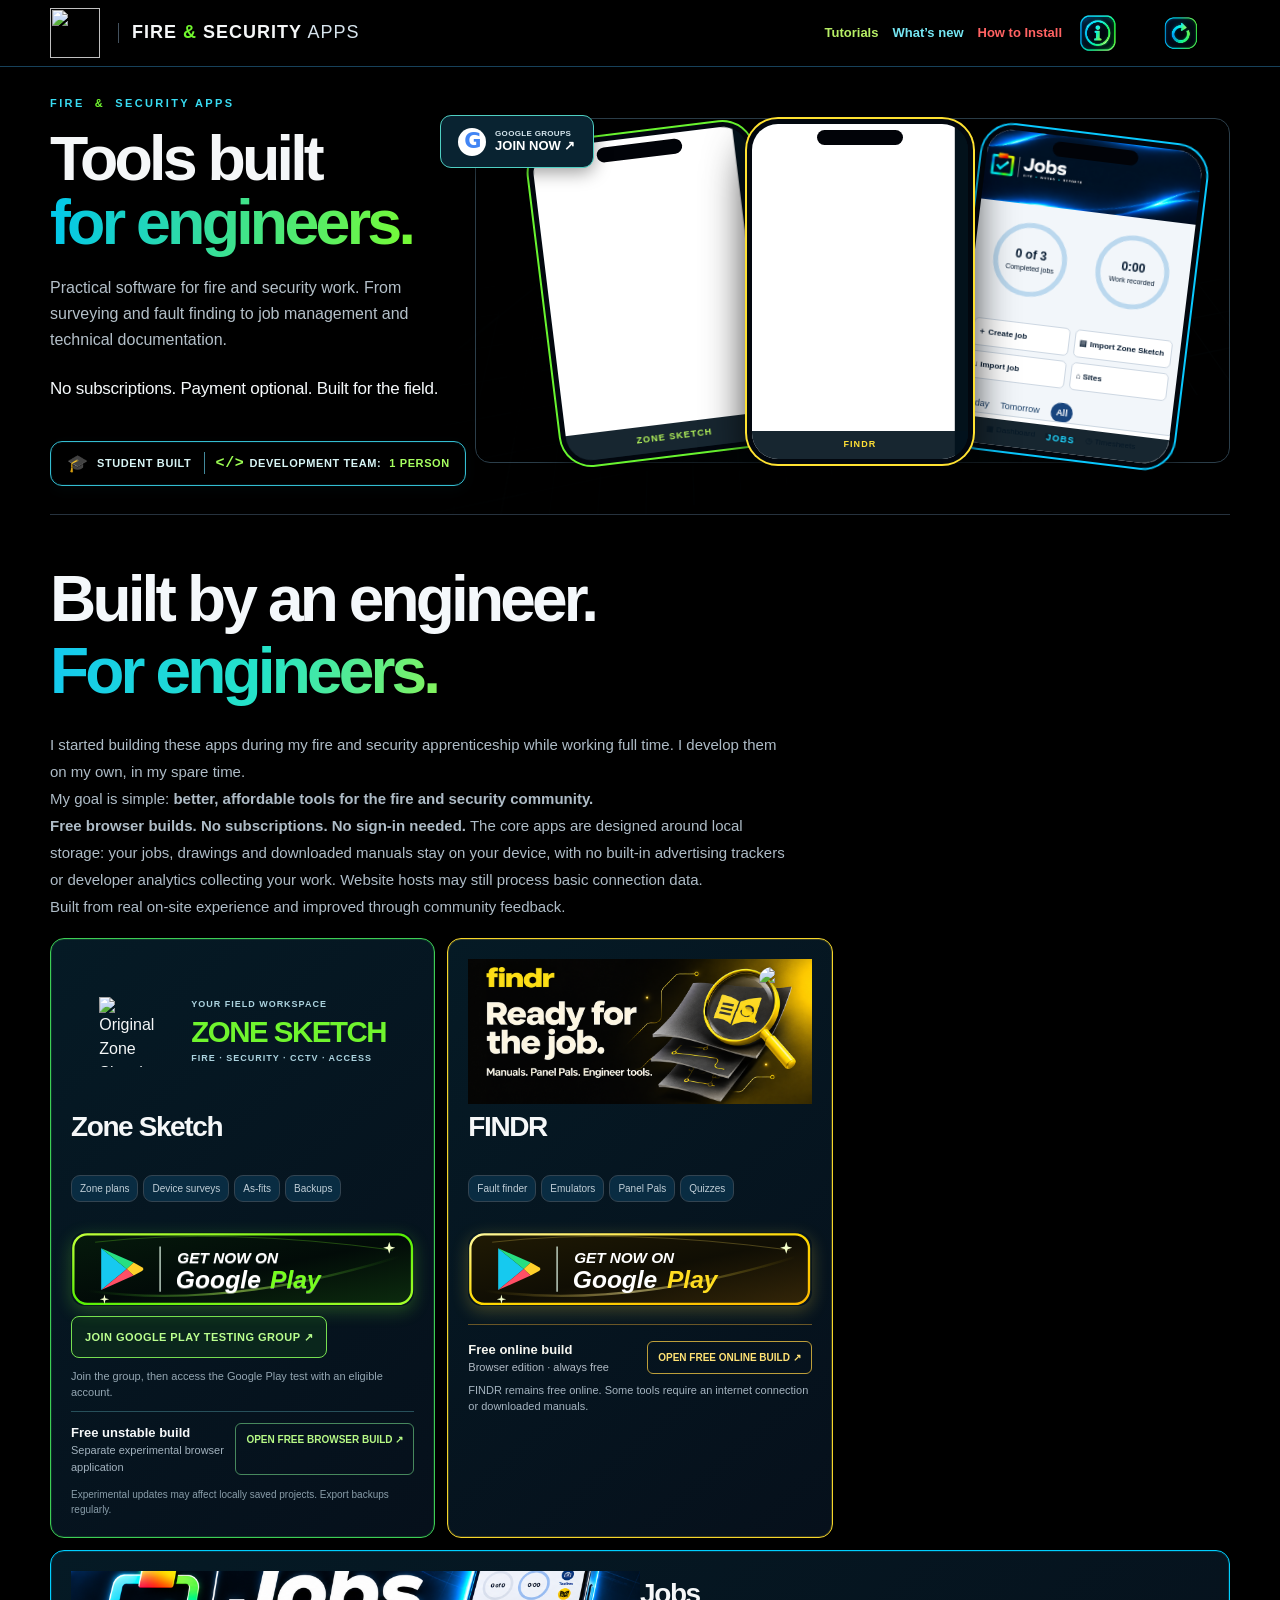
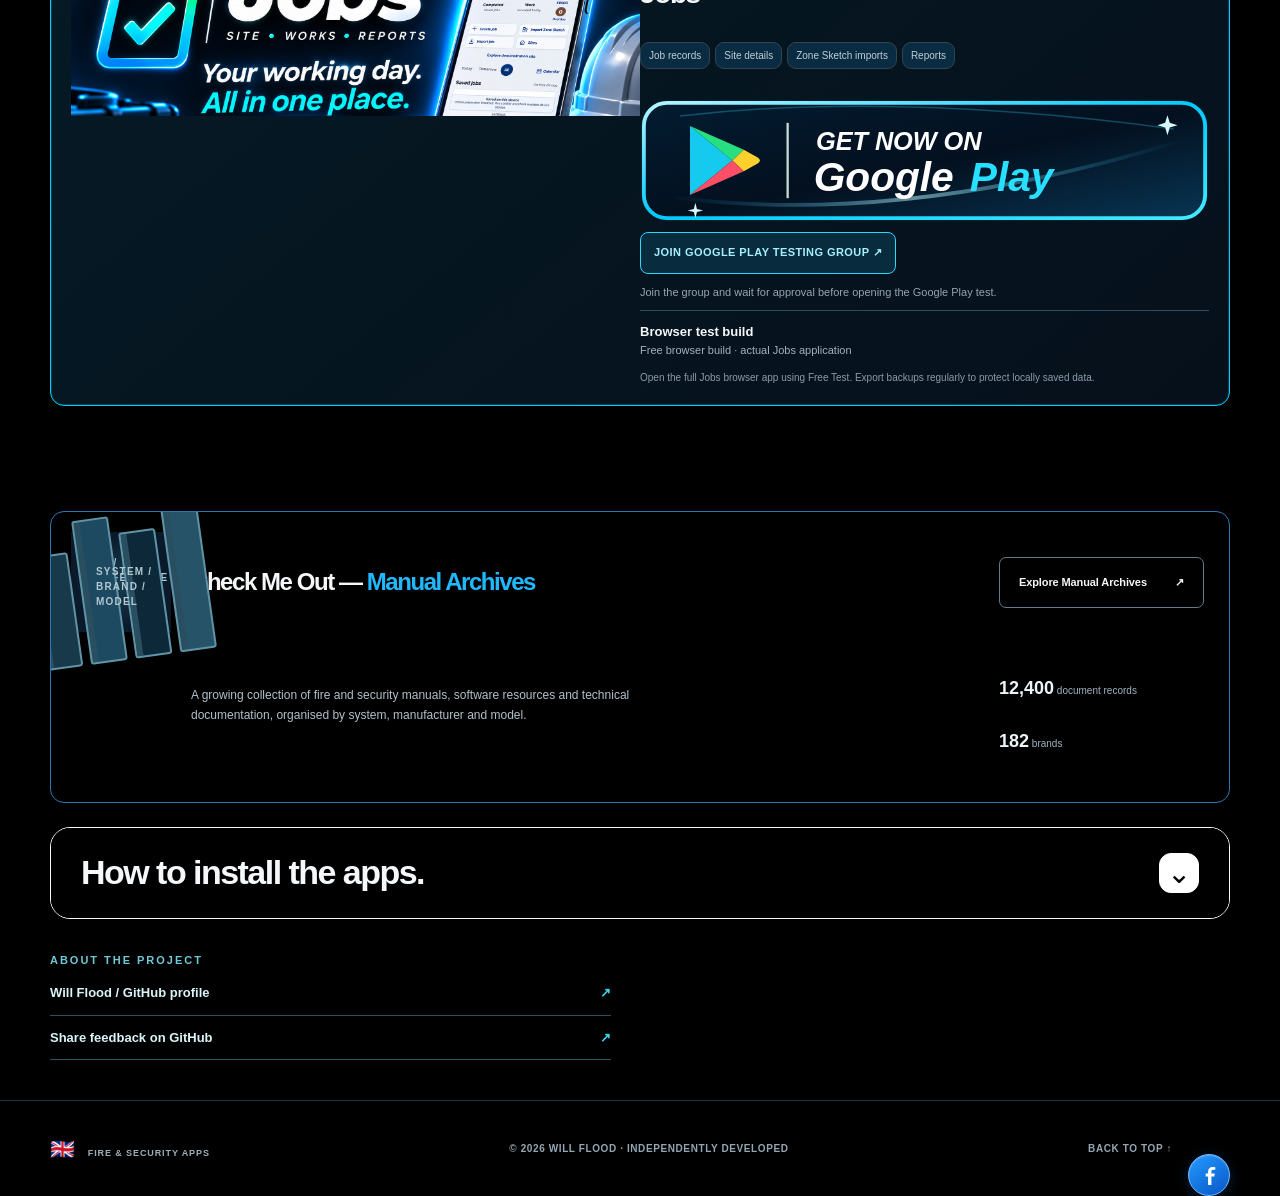
==== commit ee32f26e: "Remove optional AI paragraph from project statement" ====
--- a/index.html
+++ b/index.html
@@ -4,7 +4,7 @@
 <main id="top"><section class="hero shell"><div class="hero-copy"><a class="hero-group-join" href="https://groups.google.com/g/willflood-app-testers" target="_blank" rel="noopener noreferrer" aria-label="Join the Zone Sketch Google testing group"><span class="group-mark" aria-hidden="true">G</span><span class="group-copy"><small>GOOGLE GROUPS</small><strong>JOIN NOW ↗</strong></span></a><div class="eyebrow">FIRE <span class="amp">&</span> SECURITY APPS</div><h1>Tools built<br><span>for engineers.</span></h1><p class="hero-lede">Practical software for fire and security work. From surveying and fault finding to job management and technical documentation.</p><div class="hero-actions"><span class="hero-note">No subscriptions. Payment optional. Built for the field.</span><div class="maker-credits" aria-label="Project background"><span class="maker-credit"><span class="maker-icon" aria-hidden="true">🎓</span> STUDENT BUILT</span><span class="maker-separator" aria-hidden="true"></span><span class="maker-credit"><span class="maker-icon maker-code-icon" aria-hidden="true">&lt;/&gt;</span> DEVELOPMENT TEAM: <strong>1 PERSON</strong></span></div></div></div><div class="hero-art" aria-label="Actual application previews"><div class="hero-technical" aria-hidden="true"></div><div class="device device-zone"><div class="device-notch"></div><div class="device-screen"><iframe data-deferred-src="https://william2535.github.io/ZoneSketch-Unstable/" loading="lazy" tabindex="-1" title="Live Zone Sketch browser application preview"></iframe></div><div class="device-caption">ZONE SKETCH</div></div><div class="device device-findr"><div class="device-notch"></div><div class="device-screen"><iframe class="findr-preview-frame" data-deferred-src="https://william2535.github.io/Findr/app/?intro-preview=1" loading="lazy" tabindex="-1" title="Live FINDR browser application preview"></iframe></div><div class="device-caption">FINDR</div></div><div class="device device-jobs"><div class="device-notch"></div><div class="jobs-intro" aria-hidden="true"><div class="jobs-intro-icon"><img src="assets/jobs-authentic.webp" alt=""></div><strong>Jobs</strong><small>YOUR WORK. SORTED.</small><div class="jobs-intro-progress"><i></i></div></div><div class="jobs-screen jobs-screen-demo" aria-label="Scrollable Jobs dashboard preview"><div class="jobs-demo-scroll" tabindex="0" aria-label="Scroll through Jobs dashboard preview"><div class="jobs-screen-brand jobs-banner-header" role="img" aria-label="Jobs clipboard banner"><img src="https://william2535.github.io/FIRE-SECURITY-APP-PORTAL/ACF1F676-BBEF-4344-8DDC-ED246B636A28.png" alt="Jobs banner"></div><div class="jobs-screen-stats"><div><b>0 of 3</b><small>Completed jobs</small></div><div><b>0:00</b><small>Work recorded</small></div></div><div class="jobs-screen-rows"><span>＋ Create job</span><span>▤ Import Zone Sketch</span><span>↓ Import job</span><span>⌂ Sites</span></div><div class="jobs-screen-saved">Today　 Tomorrow　 <b>All</b><p>Saved jobs</p><div class="jobs-demo-entry">▤ &nbsp; Site maintenance <small>Example job</small></div><div class="jobs-demo-entry">▤ &nbsp; Fire alarm survey <small>Example job</small></div><div class="jobs-demo-entry">▤ &nbsp; CCTV inspection <small>Example job</small></div><p class="jobs-demo-disclaimer">Illustrative preview · not the live Jobs application</p></div></div><div class="jobs-screen-nav">▦ Dashboard　 ▤ Tasks　 ◷ Timesheets</div></div><div class="device-caption jobs-device-caption">JOBS</div></div></div></section>
 <section class="intro-about shell" aria-label="About the apps">
 <h2>Built by an engineer.<br><span>For engineers.</span></h2>
-<p>I started building these apps during my fire and security apprenticeship while working full time. I develop them on my own, in my spare time.</p><p>My goal is simple: <strong>better, affordable tools for the fire and security community.</strong></p><p><strong>Free browser builds. No subscriptions. No sign-in needed.</strong> The core apps are designed around local storage: your jobs, drawings and downloaded manuals stay on your device, with no built-in advertising trackers or developer analytics collecting your work. Website hosts may still process basic connection data.</p><p><strong>Optional AI in FINDR.</strong> Download a local AI model to ask questions about panel manuals and documents you have saved, without sending those questions to an online AI service. FINDR also offers separately selected online AI, which sends requests to the chosen provider.</p><p>Built from real on-site experience and improved through community feedback.</p>
+<p>I started building these apps during my fire and security apprenticeship while working full time. I develop them on my own, in my spare time.</p><p>My goal is simple: <strong>better, affordable tools for the fire and security community.</strong></p><p><strong>Free browser builds. No subscriptions. No sign-in needed.</strong> The core apps are designed around local storage: your jobs, drawings and downloaded manuals stay on your device, with no built-in advertising trackers or developer analytics collecting your work. Website hosts may still process basic connection data.</p><p>Built from real on-site experience and improved through community feedback.</p>
 </section>
 <section class="applications shell" id="apps">
 <div class="app-grid">
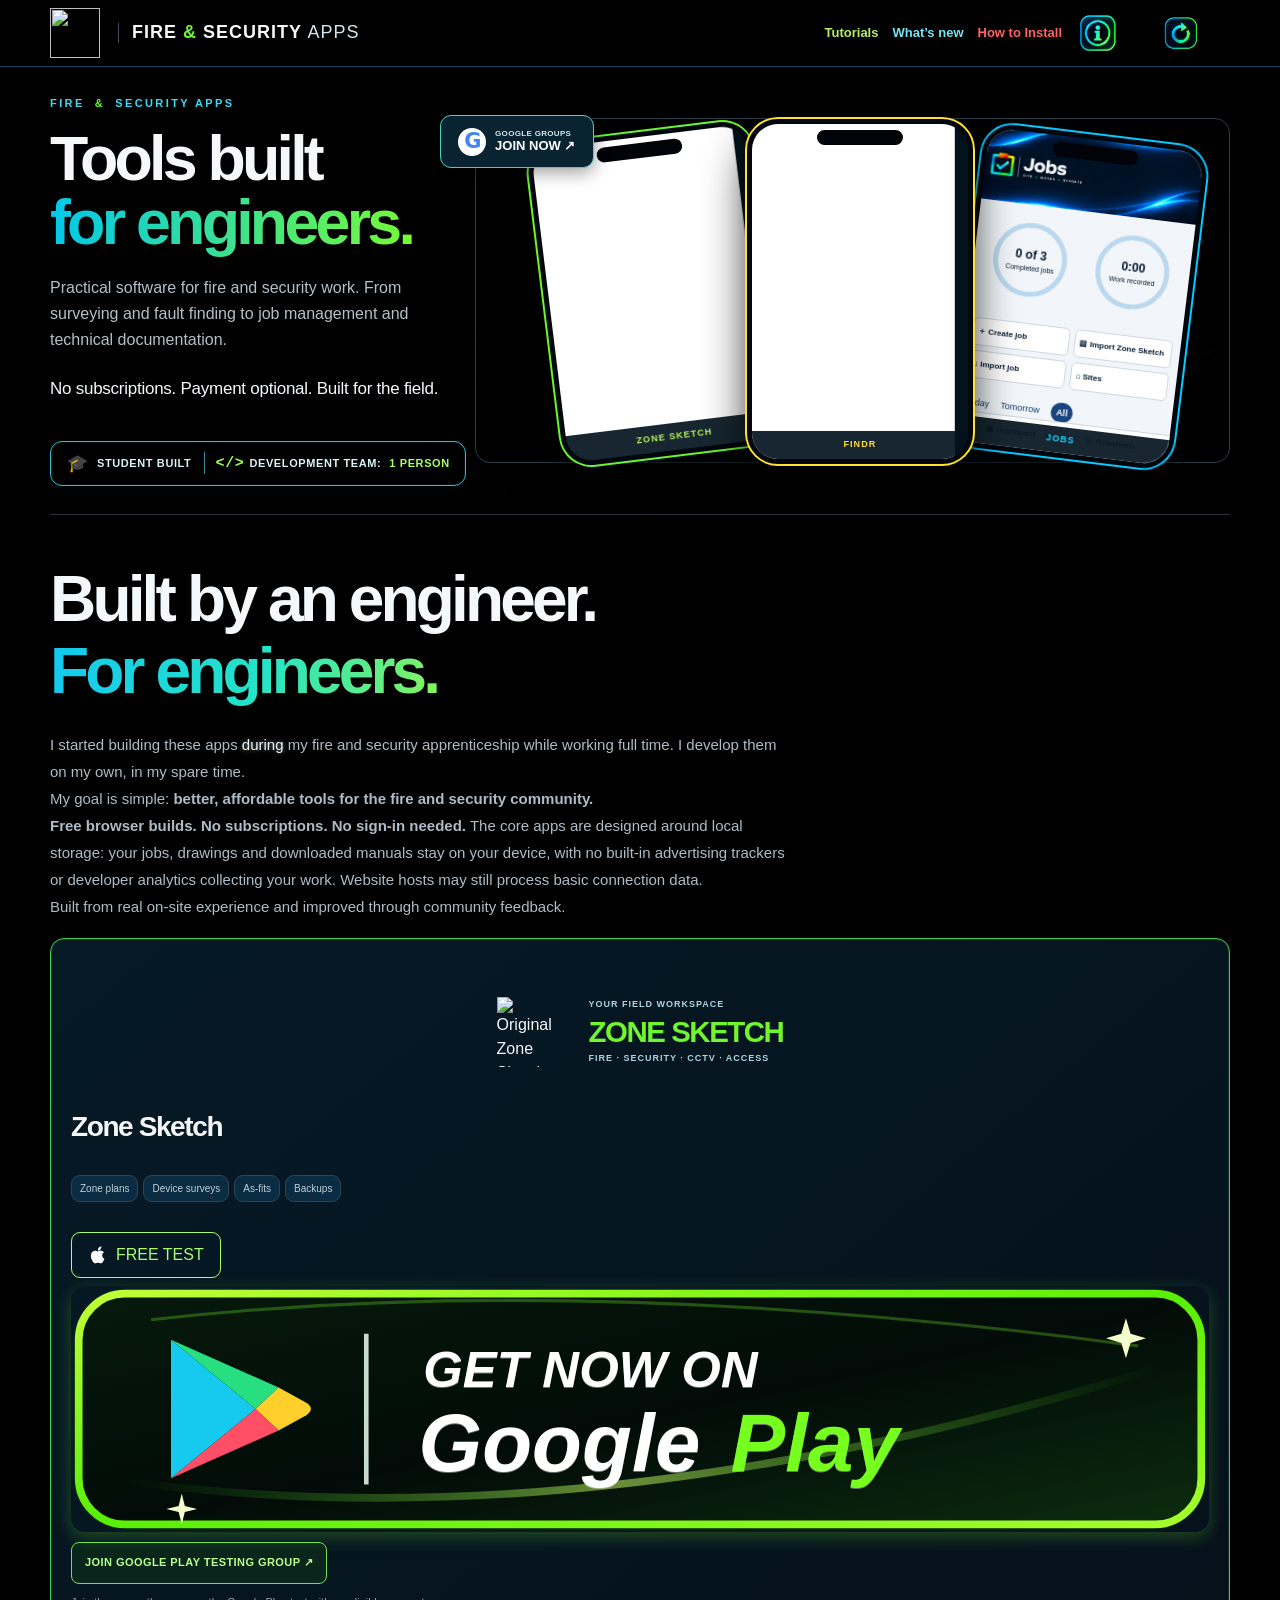
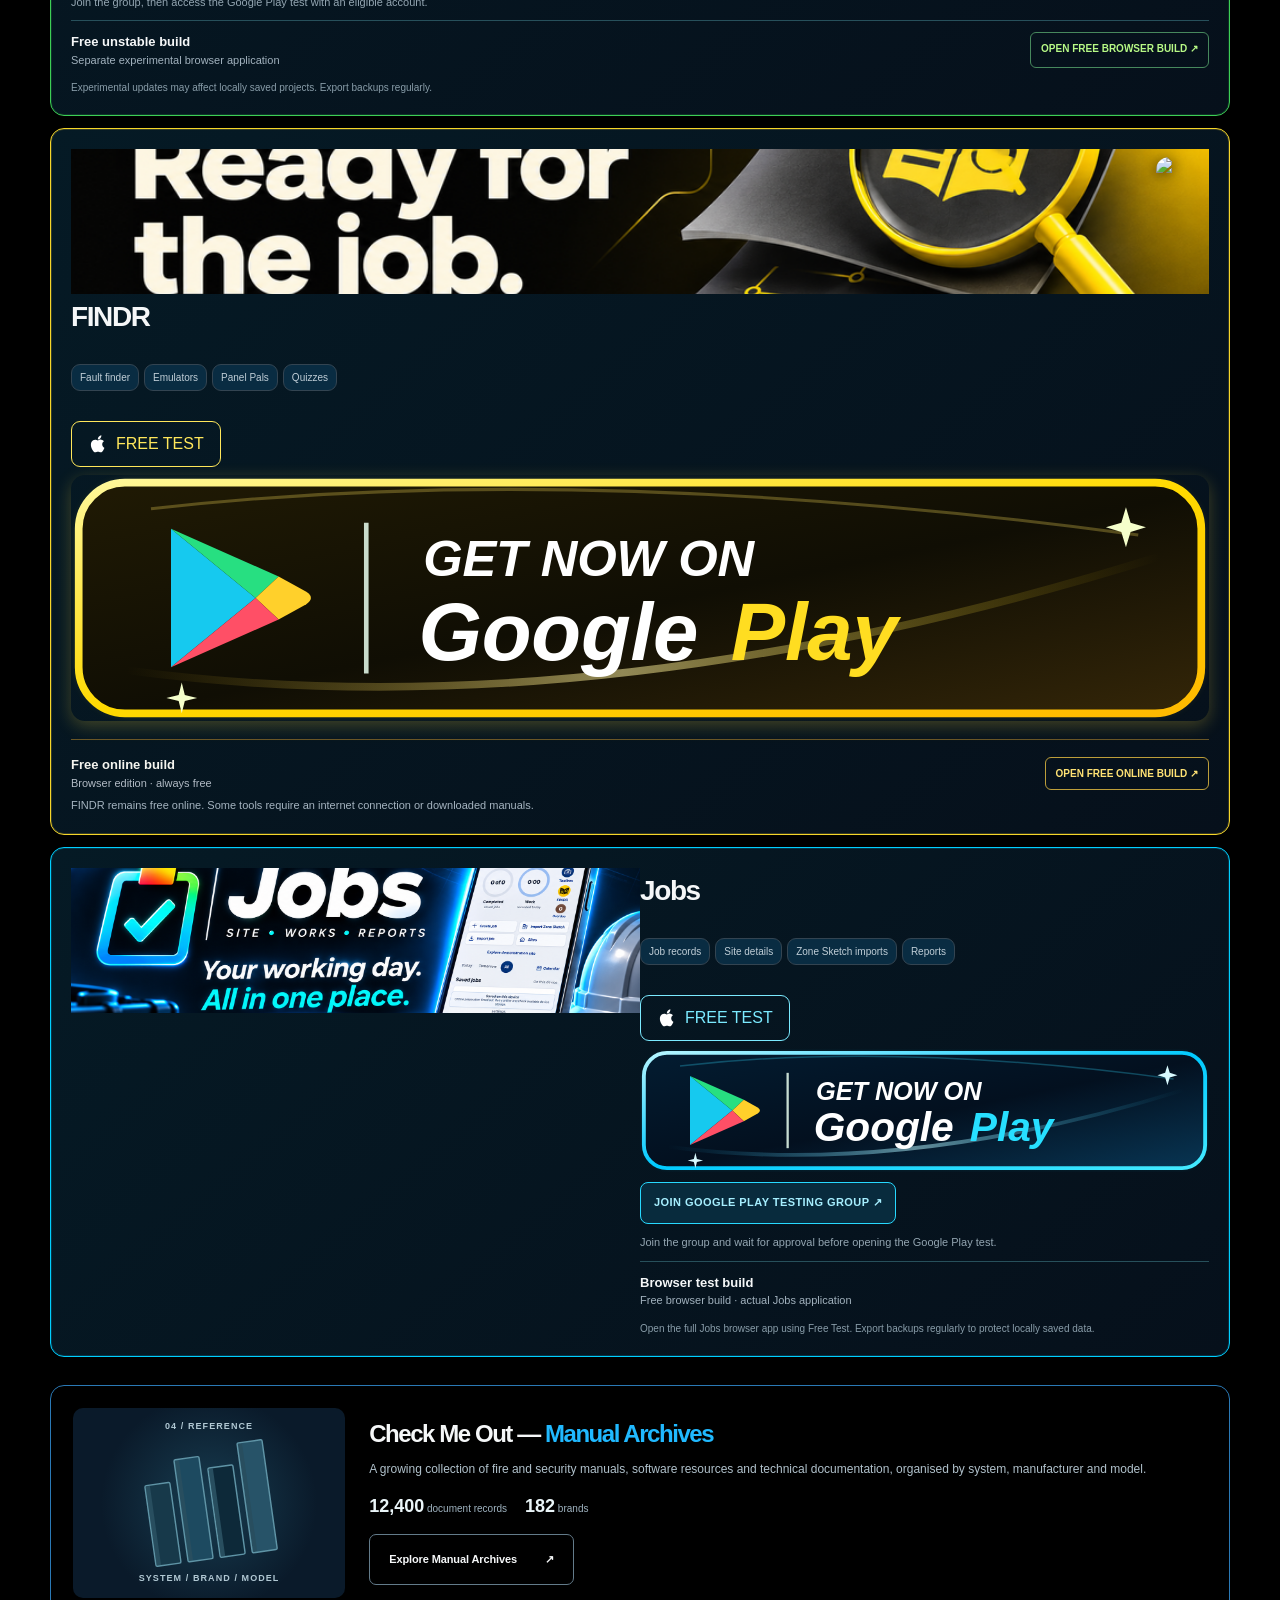
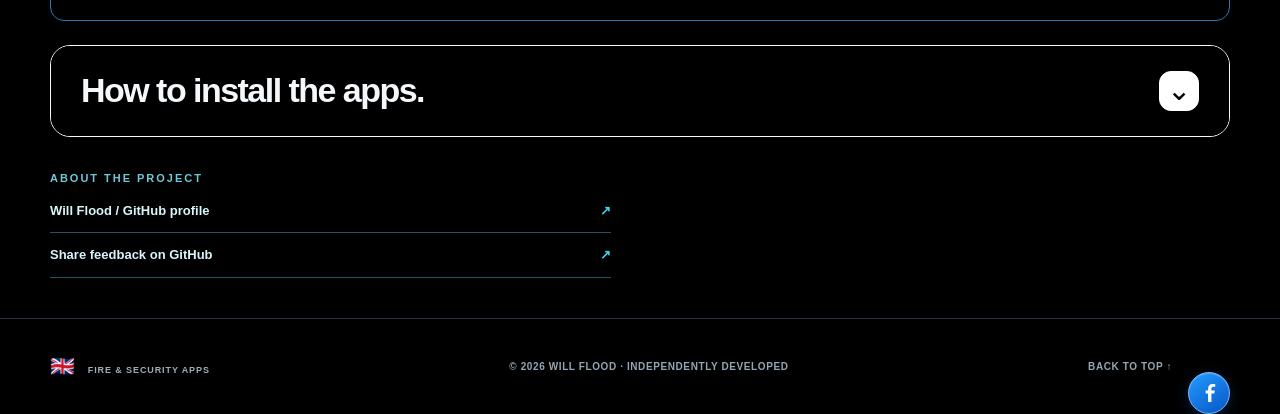
==== commit a2c084ca: "Fix tablet archive overlap, spacing and browser app links" ====
--- a/index.html
+++ b/index.html
@@ -1,5 +1,37 @@
 <!doctype html>
-<html lang="en"><head><meta charset="utf-8"><meta name="viewport" content="width=device-width,initial-scale=1,viewport-fit=cover"><meta name="theme-color" content="#080d13"><meta name="description" content="Independent fire and security engineering software. Zone Sketch, FINDR and Jobs — practical tools built by an engineer for engineers."><meta property="og:type" content="website"><meta property="og:title" content="Download Fire & Security Apps | Zone Sketch • FINDR • Jobs"><meta property="og:description" content="Download Zone Sketch, FINDR and Jobs. Free browser builds available. No subscriptions. Built by an engineer, for engineers."><meta property="og:url" content="https://william2535.github.io/FIRE-SECURITY-APP-PORTAL/"><meta property="og:image" content="https://william2535.github.io/FIRE-SECURITY-APP-PORTAL/47301B12-A81F-435C-8B94-ECE0EE38C994.png"><meta property="og:image:secure_url" content="https://william2535.github.io/FIRE-SECURITY-APP-PORTAL/47301B12-A81F-435C-8B94-ECE0EE38C994.png"><meta property="og:image:type" content="image/png"><meta property="og:image:width" content="1024"><meta property="og:image:height" content="1024"><meta property="og:image:alt" content="Zone Sketch — Fire and Security Apps"><meta name="twitter:card" content="summary_large_image"><title>Fire & Security Apps — Built for the field</title><link rel="apple-touch-icon" sizes="180x180" href="0BB85C4E-B1D3-4DB6-8C1D-053AB01E448E.png"><meta name="apple-mobile-web-app-title" content="App Hub"><link rel="icon" href="https://raw.githubusercontent.com/william2535/FIRE-ZONE-PLAN-APP/main/assets/on-site-zone-planner-icon.webp"><link rel="stylesheet" href="styles.css?v=white-chevron-e8dc15b3"><link rel="stylesheet" href="findr-grid-fix.css?v=7df1bcc5"><link rel="stylesheet" href="zone-grid-square.css?v=2108fcc8"><link rel="stylesheet" href="tutorials.css?v=3"><style>.has-tutorials-nav .site-header .portal-navigation .portal-news-link{color:#75e5f2;white-space:nowrap}.portal-news-link[aria-current=page]{box-shadow:inset 0 -2px #75e5f2}@media(max-width:720px){.has-tutorials-nav .site-header .portal-navigation{gap:6px}.has-tutorials-nav .site-header .portal-navigation>a{font-size:clamp(11px,3.2vw,14px);white-space:nowrap}}</style><style>.has-tutorials-nav .site-header .portal-navigation > a[href="#install"],.has-tutorials-nav .site-header .portal-navigation > a[href="index.html#install"]{color:#ff6262}</style><style>.site-header #portal-update,.site-header #portal-list-view{background:linear-gradient(135deg,#07343c,#123a25)!important;border-color:#45d9b0!important;color:#62e5ba!important;box-shadow:0 0 12px #24cbb022!important}.site-header #portal-update span,.site-header #portal-list-view span{color:#62e5ba!important}.site-header #portal-list-view svg{stroke:currentColor!important}.site-header #portal-update:hover,.site-header #portal-list-view:hover{border-color:#a2ff43!important;color:#a2ff43!important}</style><style>.site-header #portal-update,.site-header #portal-list-view{background:transparent!important;border-color:transparent!important;box-shadow:none!important;padding:0!important;position:relative;isolation:isolate}.site-header #portal-update::before,.site-header #portal-list-view::before{content:"";position:absolute;inset:0;background:center/contain no-repeat;pointer-events:none;z-index:-1}.site-header #portal-update::before{background-image:url("889886DD-92AD-4493-9C69-F99472491A50.png")}.site-header #portal-list-view::before{background-image:url("97BA9931-316A-4334-82A7-8BD94C0A4412.png")}.site-header #portal-update>span,.site-header #portal-list-view>svg,.site-header #portal-list-view>span{opacity:0!important}.site-header #portal-update:focus-visible,.site-header #portal-list-view:focus-visible{outline:2px solid #45d9b0;outline-offset:2px}</style><style>.site-header .portal-view-switch,.site-header .portal-view-switch:hover,.site-header .portal-view-switch:focus-within,.site-header .portal-view-switch #portal-list-view,.site-header .portal-view-switch #portal-list-view:hover,.site-header .portal-view-switch #portal-list-view[aria-pressed="true"]{background:transparent!important;background-color:transparent!important;border:0!important;box-shadow:none!important;outline-offset:2px}.site-header .portal-view-switch{padding:0!important}.site-header .portal-view-switch #portal-list-view{width:44px!important;height:44px!important;min-height:44px!important}.site-header .portal-view-switch #portal-list-view::before{inset:0!important;background-size:contain!important}</style><style>@keyframes hubRefreshSwirl{from{transform:rotate(0deg)}to{transform:rotate(360deg)}}.site-header #portal-update[aria-busy="true"]::before{animation:hubRefreshSwirl .6s cubic-bezier(.35,.05,.25,1) both;transform-origin:center}@media(prefers-reduced-motion:reduce){.site-header #portal-update[aria-busy="true"]::before{animation:none}}</style><style>.site-header #portal-update:hover,.site-header #portal-update:active,.site-header #portal-update:focus,.site-header #portal-update[aria-busy="true"]{border-color:transparent!important;background:transparent!important;box-shadow:none!important;outline:none!important;-webkit-tap-highlight-color:transparent}.site-header #portal-update:focus-visible:not([aria-busy="true"]){outline:2px dashed #45d9b0!important;outline-offset:2px}</style><style>.footer .footer-inner{position:relative;padding-right:58px}.footer .footer-facebook{position:absolute;right:0;bottom:0;display:grid;place-items:center;width:42px;height:42px;border-radius:50%;color:#fff;background:linear-gradient(145deg,#249bff,#0756c6);border:1px solid #73baff;box-shadow:0 3px 14px #1877f240,inset 0 1px 1px #ffffff45;transition:transform .2s,box-shadow .2s}.footer .footer-facebook:hover{transform:translateY(-2px);box-shadow:0 4px 18px #1877f270}.footer .footer-facebook:active{transform:scale(.94)}@media(max-width:720px){.footer .footer-inner{padding-right:0;padding-bottom:52px}.footer .footer-facebook{bottom:0;right:0}}@media(prefers-reduced-motion:reduce){.footer .footer-facebook{transition:none}}</style></head>
+<html lang="en"><head><meta charset="utf-8"><meta name="viewport" content="width=device-width,initial-scale=1,viewport-fit=cover"><meta name="theme-color" content="#080d13"><meta name="description" content="Independent fire and security engineering software. Zone Sketch, FINDR and Jobs — practical tools built by an engineer for engineers."><meta property="og:type" content="website"><meta property="og:title" content="Download Fire & Security Apps | Zone Sketch • FINDR • Jobs"><meta property="og:description" content="Download Zone Sketch, FINDR and Jobs. Free browser builds available. No subscriptions. Built by an engineer, for engineers."><meta property="og:url" content="https://william2535.github.io/FIRE-SECURITY-APP-PORTAL/"><meta property="og:image" content="https://william2535.github.io/FIRE-SECURITY-APP-PORTAL/47301B12-A81F-435C-8B94-ECE0EE38C994.png"><meta property="og:image:secure_url" content="https://william2535.github.io/FIRE-SECURITY-APP-PORTAL/47301B12-A81F-435C-8B94-ECE0EE38C994.png"><meta property="og:image:type" content="image/png"><meta property="og:image:width" content="1024"><meta property="og:image:height" content="1024"><meta property="og:image:alt" content="Zone Sketch — Fire and Security Apps"><meta name="twitter:card" content="summary_large_image"><title>Fire & Security Apps — Built for the field</title><link rel="apple-touch-icon" sizes="180x180" href="0BB85C4E-B1D3-4DB6-8C1D-053AB01E448E.png"><meta name="apple-mobile-web-app-title" content="App Hub"><link rel="icon" href="https://raw.githubusercontent.com/william2535/FIRE-ZONE-PLAN-APP/main/assets/on-site-zone-planner-icon.webp"><link rel="stylesheet" href="styles.css?v=white-chevron-e8dc15b3"><link rel="stylesheet" href="findr-grid-fix.css?v=7df1bcc5"><link rel="stylesheet" href="zone-grid-square.css?v=2108fcc8"><link rel="stylesheet" href="tutorials.css?v=3"><style>.has-tutorials-nav .site-header .portal-navigation .portal-news-link{color:#75e5f2;white-space:nowrap}.portal-news-link[aria-current=page]{box-shadow:inset 0 -2px #75e5f2}@media(max-width:720px){.has-tutorials-nav .site-header .portal-navigation{gap:6px}.has-tutorials-nav .site-header .portal-navigation>a{font-size:clamp(11px,3.2vw,14px);white-space:nowrap}}</style><style>.has-tutorials-nav .site-header .portal-navigation > a[href="#install"],.has-tutorials-nav .site-header .portal-navigation > a[href="index.html#install"]{color:#ff6262}</style><style>.site-header #portal-update,.site-header #portal-list-view{background:linear-gradient(135deg,#07343c,#123a25)!important;border-color:#45d9b0!important;color:#62e5ba!important;box-shadow:0 0 12px #24cbb022!important}.site-header #portal-update span,.site-header #portal-list-view span{color:#62e5ba!important}.site-header #portal-list-view svg{stroke:currentColor!important}.site-header #portal-update:hover,.site-header #portal-list-view:hover{border-color:#a2ff43!important;color:#a2ff43!important}</style><style>.site-header #portal-update,.site-header #portal-list-view{background:transparent!important;border-color:transparent!important;box-shadow:none!important;padding:0!important;position:relative;isolation:isolate}.site-header #portal-update::before,.site-header #portal-list-view::before{content:"";position:absolute;inset:0;background:center/contain no-repeat;pointer-events:none;z-index:-1}.site-header #portal-update::before{background-image:url("889886DD-92AD-4493-9C69-F99472491A50.png")}.site-header #portal-list-view::before{background-image:url("97BA9931-316A-4334-82A7-8BD94C0A4412.png")}.site-header #portal-update>span,.site-header #portal-list-view>svg,.site-header #portal-list-view>span{opacity:0!important}.site-header #portal-update:focus-visible,.site-header #portal-list-view:focus-visible{outline:2px solid #45d9b0;outline-offset:2px}</style><style>.site-header .portal-view-switch,.site-header .portal-view-switch:hover,.site-header .portal-view-switch:focus-within,.site-header .portal-view-switch #portal-list-view,.site-header .portal-view-switch #portal-list-view:hover,.site-header .portal-view-switch #portal-list-view[aria-pressed="true"]{background:transparent!important;background-color:transparent!important;border:0!important;box-shadow:none!important;outline-offset:2px}.site-header .portal-view-switch{padding:0!important}.site-header .portal-view-switch #portal-list-view{width:44px!important;height:44px!important;min-height:44px!important}.site-header .portal-view-switch #portal-list-view::before{inset:0!important;background-size:contain!important}</style><style>@keyframes hubRefreshSwirl{from{transform:rotate(0deg)}to{transform:rotate(360deg)}}.site-header #portal-update[aria-busy="true"]::before{animation:hubRefreshSwirl .6s cubic-bezier(.35,.05,.25,1) both;transform-origin:center}@media(prefers-reduced-motion:reduce){.site-header #portal-update[aria-busy="true"]::before{animation:none}}</style><style>.site-header #portal-update:hover,.site-header #portal-update:active,.site-header #portal-update:focus,.site-header #portal-update[aria-busy="true"]{border-color:transparent!important;background:transparent!important;box-shadow:none!important;outline:none!important;-webkit-tap-highlight-color:transparent}.site-header #portal-update:focus-visible:not([aria-busy="true"]){outline:2px dashed #45d9b0!important;outline-offset:2px}</style><style>.footer .footer-inner{position:relative;padding-right:58px}.footer .footer-facebook{position:absolute;right:0;bottom:0;display:grid;place-items:center;width:42px;height:42px;border-radius:50%;color:#fff;background:linear-gradient(145deg,#249bff,#0756c6);border:1px solid #73baff;box-shadow:0 3px 14px #1877f240,inset 0 1px 1px #ffffff45;transition:transform .2s,box-shadow .2s}.footer .footer-facebook:hover{transform:translateY(-2px);box-shadow:0 4px 18px #1877f270}.footer .footer-facebook:active{transform:scale(.94)}@media(max-width:720px){.footer .footer-inner{padding-right:0;padding-bottom:52px}.footer .footer-facebook{bottom:0;right:0}}@media(prefers-reduced-motion:reduce){.footer .footer-facebook{transition:none}}</style><style id="tablet-layout-fix">/* Tablet layout: keep artwork and copy in separate, bounded columns. */
+@media (min-width:701px) and (max-width:1366px) {
+ #archives.archives { padding-top:28px; }
+ #archives .archive-inner { display:grid; grid-template-columns:minmax(150px, 24%) minmax(0,1fr); gap:24px; padding:22px; align-items:center; }
+ #archives .archive-art { width:100%; height:190px; min-height:190px; overflow:hidden; border-radius:10px; }
+ #archives .archive-books { transform:rotate(-8deg) scale(.72); }
+ #archives .archive-number, #archives .archive-art-bottom { left:0; right:0; text-align:center; font-size:9px; }
+ #archives .archive-number { top:12px; }
+ #archives .archive-art-bottom { bottom:12px; }
+ #archives .archive-copy { display:block; min-width:0; padding:0; }
+ #archives .archive-copy h2 { margin:0 0 10px; line-height:1.2; }
+ #archives .archive-copy p { margin:0; max-width:none; }
+ #archives .archive-stats { margin:14px 0; gap:18px; }
+ #archives .archive-copy .btn { max-width:100%; white-space:normal; }
+ #apps .app-grid { grid-template-columns:minmax(0,1fr); }
+ #apps .app-card { min-width:0; }
+ #apps .app-body { min-width:0; }
+ #apps .app-actions > a.grid-free-test { display:inline-flex!important; align-items:center; justify-content:center; gap:8px; min-height:44px; padding:10px 16px; border:1px solid currentColor; border-radius:9px; color:#fff; text-decoration:none; margin-bottom:8px; }
+ #apps .app-actions > a.grid-free-test-zone { color:#a6ff72; }
+ #apps .app-actions > a.grid-free-test-findr { color:#ffe75b; }
+ #apps .app-actions > a.grid-free-test-jobs { color:#7beaff; }
+ #apps .app-actions .zone-play-banner { max-width:100%; height:auto; }
+}
+@media (min-width:701px) and (max-width:900px) {
+ #apps .app-card, #apps.portal-list-mode .app-card { display:block!important; }
+ #apps .app-visual, #apps.portal-list-mode .app-visual { height:200px!important; min-height:200px!important; }
+ #apps .app-body { padding-top:16px; }
+}
+@media (min-width:701px) and (max-width:1366px) and (pointer:coarse) {
+ .site-header .header-inner { flex-wrap:wrap; gap:8px; }
+ .site-header .portal-navigation { flex-wrap:wrap; min-width:0; gap:10px; }
+}
+</style></head>
 <body class="has-tutorials-nav"><a class="skip" href="#apps">Skip to applications</a><header class="site-header"><div class="shell header-inner"><a class="wordmark" href="#top" aria-label="Fire and Security Apps home"><img class="header-logo" src="https://raw.githubusercontent.com/william2535/FIRE-ZONE-PLAN-APP/main/assets/on-site-zone-planner-icon.webp" alt=""><span class="brand-label">FIRE <span class="amp">&</span> SECURITY <span class="brand-apps">APPS</span></span></a><nav class="portal-navigation" aria-label="Main navigation"><a class="portal-tutorials-link" href="tutorials.html">Tutorials</a><a class="portal-news-link" href="updates.html">What’s new</a><a href="#install" id="install-nav-link">How to Install</a><div class="portal-view-switch" role="group" aria-label="Page navigation"><button type="button" id="portal-list-view" class="portal-view-button" aria-label="Information" title="Information"><svg viewBox="0 0 24 24" aria-hidden="true"><circle cx="12" cy="12" r="9"/><path d="M12 10.5v6M12 7.5h.01"/></svg><span class="portal-info-label" aria-hidden="true">Info</span></button></div></nav><button type="button" class="portal-update" id="portal-update" aria-label="Update App Hub to latest version" title="Update App Hub"><span aria-hidden="true">↻</span><span>Update</span></button></div></header>
 <main id="top"><section class="hero shell"><div class="hero-copy"><a class="hero-group-join" href="https://groups.google.com/g/willflood-app-testers" target="_blank" rel="noopener noreferrer" aria-label="Join the Zone Sketch Google testing group"><span class="group-mark" aria-hidden="true">G</span><span class="group-copy"><small>GOOGLE GROUPS</small><strong>JOIN NOW ↗</strong></span></a><div class="eyebrow">FIRE <span class="amp">&</span> SECURITY APPS</div><h1>Tools built<br><span>for engineers.</span></h1><p class="hero-lede">Practical software for fire and security work. From surveying and fault finding to job management and technical documentation.</p><div class="hero-actions"><span class="hero-note">No subscriptions. Payment optional. Built for the field.</span><div class="maker-credits" aria-label="Project background"><span class="maker-credit"><span class="maker-icon" aria-hidden="true">🎓</span> STUDENT BUILT</span><span class="maker-separator" aria-hidden="true"></span><span class="maker-credit"><span class="maker-icon maker-code-icon" aria-hidden="true">&lt;/&gt;</span> DEVELOPMENT TEAM: <strong>1 PERSON</strong></span></div></div></div><div class="hero-art" aria-label="Actual application previews"><div class="hero-technical" aria-hidden="true"></div><div class="device device-zone"><div class="device-notch"></div><div class="device-screen"><iframe data-deferred-src="https://william2535.github.io/ZoneSketch-Unstable/" loading="lazy" tabindex="-1" title="Live Zone Sketch browser application preview"></iframe></div><div class="device-caption">ZONE SKETCH</div></div><div class="device device-findr"><div class="device-notch"></div><div class="device-screen"><iframe class="findr-preview-frame" data-deferred-src="https://william2535.github.io/Findr/app/?intro-preview=1" loading="lazy" tabindex="-1" title="Live FINDR browser application preview"></iframe></div><div class="device-caption">FINDR</div></div><div class="device device-jobs"><div class="device-notch"></div><div class="jobs-intro" aria-hidden="true"><div class="jobs-intro-icon"><img src="assets/jobs-authentic.webp" alt=""></div><strong>Jobs</strong><small>YOUR WORK. SORTED.</small><div class="jobs-intro-progress"><i></i></div></div><div class="jobs-screen jobs-screen-demo" aria-label="Scrollable Jobs dashboard preview"><div class="jobs-demo-scroll" tabindex="0" aria-label="Scroll through Jobs dashboard preview"><div class="jobs-screen-brand jobs-banner-header" role="img" aria-label="Jobs clipboard banner"><img src="https://william2535.github.io/FIRE-SECURITY-APP-PORTAL/ACF1F676-BBEF-4344-8DDC-ED246B636A28.png" alt="Jobs banner"></div><div class="jobs-screen-stats"><div><b>0 of 3</b><small>Completed jobs</small></div><div><b>0:00</b><small>Work recorded</small></div></div><div class="jobs-screen-rows"><span>＋ Create job</span><span>▤ Import Zone Sketch</span><span>↓ Import job</span><span>⌂ Sites</span></div><div class="jobs-screen-saved">Today　 Tomorrow　 <b>All</b><p>Saved jobs</p><div class="jobs-demo-entry">▤ &nbsp; Site maintenance <small>Example job</small></div><div class="jobs-demo-entry">▤ &nbsp; Fire alarm survey <small>Example job</small></div><div class="jobs-demo-entry">▤ &nbsp; CCTV inspection <small>Example job</small></div><p class="jobs-demo-disclaimer">Illustrative preview · not the live Jobs application</p></div></div><div class="jobs-screen-nav">▦ Dashboard　 ▤ Tasks　 ◷ Timesheets</div></div><div class="device-caption jobs-device-caption">JOBS</div></div></div></section>
 <section class="intro-about shell" aria-label="About the apps">
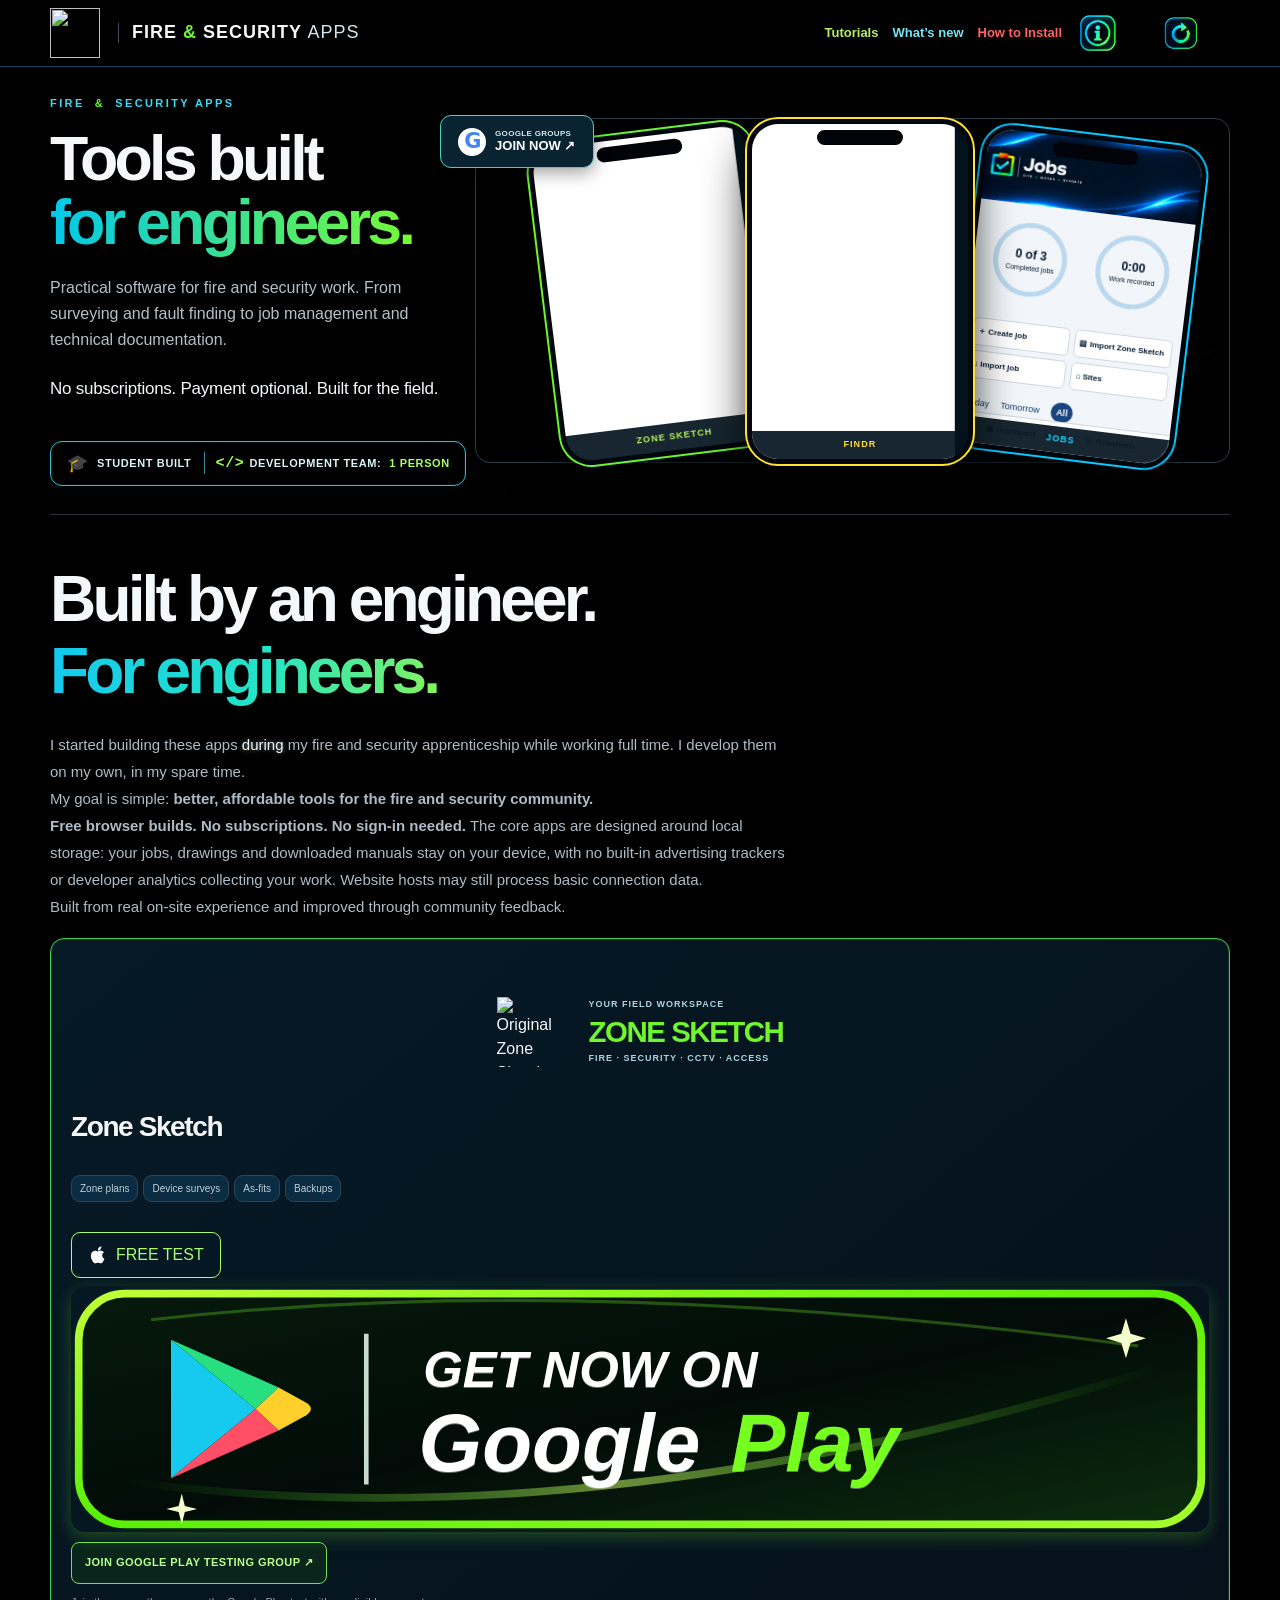
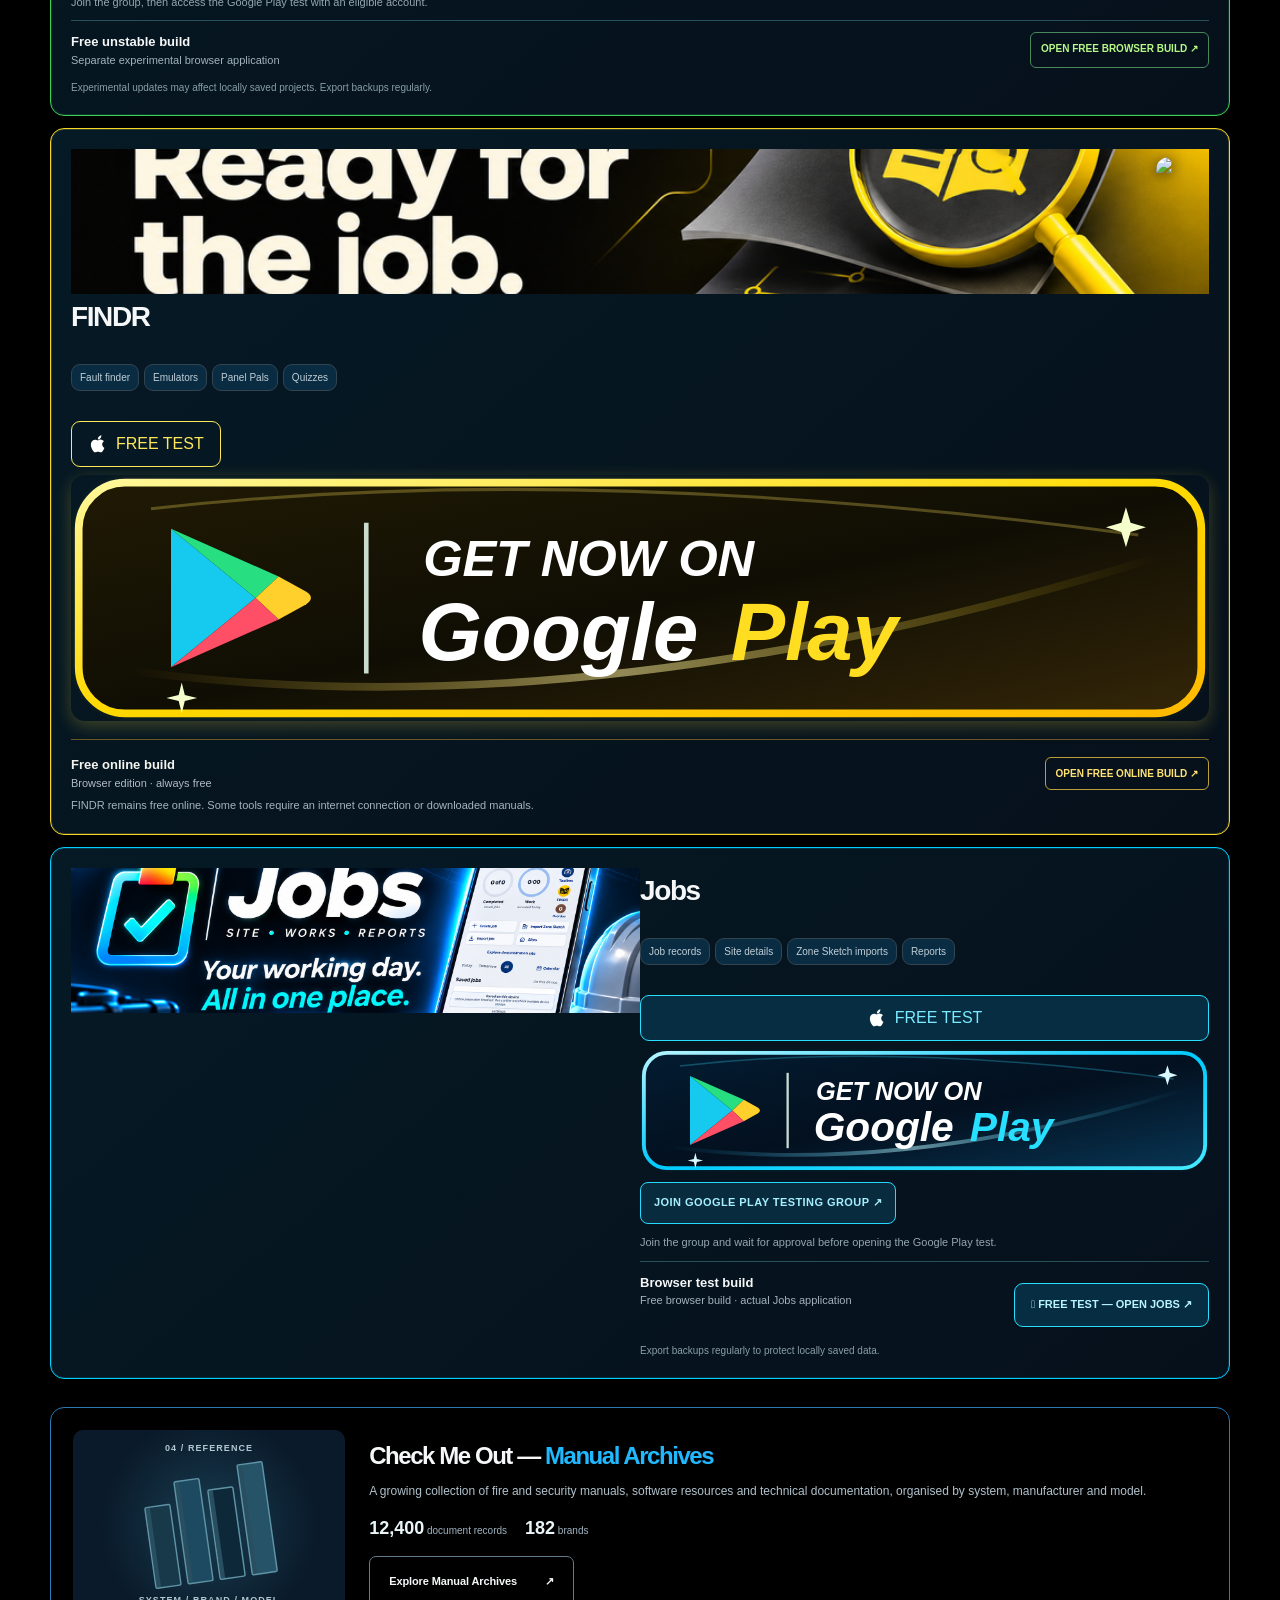
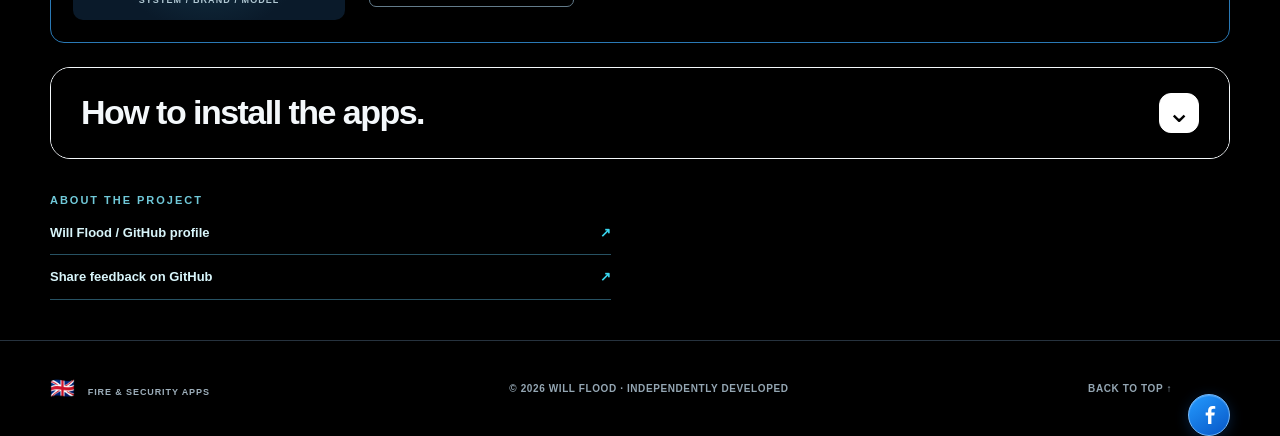
==== commit f3771970: "Ensure Jobs free browser test is visible and tappable on tablets and list view" ====
--- a/index.html
+++ b/index.html
@@ -31,7 +31,7 @@
  .site-header .header-inner { flex-wrap:wrap; gap:8px; }
  .site-header .portal-navigation { flex-wrap:wrap; min-width:0; gap:10px; }
 }
-</style></head>
+</style><style>/* Visible browser entry in the full Jobs card, independent of artwork hotspots. */.jobs-browser-direct{display:inline-flex;align-items:center;justify-content:center;position:relative;z-index:5;pointer-events:auto;min-height:44px;padding:10px 16px;margin:10px 0 4px;border:1px solid #27dfff;border-radius:9px;background:#062d42;color:#b9f5ff;font-weight:800;text-decoration:none;max-width:100%;text-align:center}.jobs-browser-direct:focus-visible{outline:2px solid white;outline-offset:2px}@media(min-width:701px){#apps .app-card.jobs .app-actions>a.grid-free-test{display:flex!important;position:relative!important;inset:auto!important;opacity:1!important;visibility:visible!important;pointer-events:auto!important;z-index:5!important;min-height:44px!important;background:#062d42!important;color:#7beaff!important;border:1px solid #27dfff!important;border-radius:9px!important;padding:10px 16px!important;justify-content:center!important;align-items:center!important;gap:8px!important}}</style></head>
 <body class="has-tutorials-nav"><a class="skip" href="#apps">Skip to applications</a><header class="site-header"><div class="shell header-inner"><a class="wordmark" href="#top" aria-label="Fire and Security Apps home"><img class="header-logo" src="https://raw.githubusercontent.com/william2535/FIRE-ZONE-PLAN-APP/main/assets/on-site-zone-planner-icon.webp" alt=""><span class="brand-label">FIRE <span class="amp">&</span> SECURITY <span class="brand-apps">APPS</span></span></a><nav class="portal-navigation" aria-label="Main navigation"><a class="portal-tutorials-link" href="tutorials.html">Tutorials</a><a class="portal-news-link" href="updates.html">What’s new</a><a href="#install" id="install-nav-link">How to Install</a><div class="portal-view-switch" role="group" aria-label="Page navigation"><button type="button" id="portal-list-view" class="portal-view-button" aria-label="Information" title="Information"><svg viewBox="0 0 24 24" aria-hidden="true"><circle cx="12" cy="12" r="9"/><path d="M12 10.5v6M12 7.5h.01"/></svg><span class="portal-info-label" aria-hidden="true">Info</span></button></div></nav><button type="button" class="portal-update" id="portal-update" aria-label="Update App Hub to latest version" title="Update App Hub"><span aria-hidden="true">↻</span><span>Update</span></button></div></header>
 <main id="top"><section class="hero shell"><div class="hero-copy"><a class="hero-group-join" href="https://groups.google.com/g/willflood-app-testers" target="_blank" rel="noopener noreferrer" aria-label="Join the Zone Sketch Google testing group"><span class="group-mark" aria-hidden="true">G</span><span class="group-copy"><small>GOOGLE GROUPS</small><strong>JOIN NOW ↗</strong></span></a><div class="eyebrow">FIRE <span class="amp">&</span> SECURITY APPS</div><h1>Tools built<br><span>for engineers.</span></h1><p class="hero-lede">Practical software for fire and security work. From surveying and fault finding to job management and technical documentation.</p><div class="hero-actions"><span class="hero-note">No subscriptions. Payment optional. Built for the field.</span><div class="maker-credits" aria-label="Project background"><span class="maker-credit"><span class="maker-icon" aria-hidden="true">🎓</span> STUDENT BUILT</span><span class="maker-separator" aria-hidden="true"></span><span class="maker-credit"><span class="maker-icon maker-code-icon" aria-hidden="true">&lt;/&gt;</span> DEVELOPMENT TEAM: <strong>1 PERSON</strong></span></div></div></div><div class="hero-art" aria-label="Actual application previews"><div class="hero-technical" aria-hidden="true"></div><div class="device device-zone"><div class="device-notch"></div><div class="device-screen"><iframe data-deferred-src="https://william2535.github.io/ZoneSketch-Unstable/" loading="lazy" tabindex="-1" title="Live Zone Sketch browser application preview"></iframe></div><div class="device-caption">ZONE SKETCH</div></div><div class="device device-findr"><div class="device-notch"></div><div class="device-screen"><iframe class="findr-preview-frame" data-deferred-src="https://william2535.github.io/Findr/app/?intro-preview=1" loading="lazy" tabindex="-1" title="Live FINDR browser application preview"></iframe></div><div class="device-caption">FINDR</div></div><div class="device device-jobs"><div class="device-notch"></div><div class="jobs-intro" aria-hidden="true"><div class="jobs-intro-icon"><img src="assets/jobs-authentic.webp" alt=""></div><strong>Jobs</strong><small>YOUR WORK. SORTED.</small><div class="jobs-intro-progress"><i></i></div></div><div class="jobs-screen jobs-screen-demo" aria-label="Scrollable Jobs dashboard preview"><div class="jobs-demo-scroll" tabindex="0" aria-label="Scroll through Jobs dashboard preview"><div class="jobs-screen-brand jobs-banner-header" role="img" aria-label="Jobs clipboard banner"><img src="https://william2535.github.io/FIRE-SECURITY-APP-PORTAL/ACF1F676-BBEF-4344-8DDC-ED246B636A28.png" alt="Jobs banner"></div><div class="jobs-screen-stats"><div><b>0 of 3</b><small>Completed jobs</small></div><div><b>0:00</b><small>Work recorded</small></div></div><div class="jobs-screen-rows"><span>＋ Create job</span><span>▤ Import Zone Sketch</span><span>↓ Import job</span><span>⌂ Sites</span></div><div class="jobs-screen-saved">Today　 Tomorrow　 <b>All</b><p>Saved jobs</p><div class="jobs-demo-entry">▤ &nbsp; Site maintenance <small>Example job</small></div><div class="jobs-demo-entry">▤ &nbsp; Fire alarm survey <small>Example job</small></div><div class="jobs-demo-entry">▤ &nbsp; CCTV inspection <small>Example job</small></div><p class="jobs-demo-disclaimer">Illustrative preview · not the live Jobs application</p></div></div><div class="jobs-screen-nav">▦ Dashboard　 ▤ Tasks　 ◷ Timesheets</div></div><div class="device-caption jobs-device-caption">JOBS</div></div></div></section>
 <section class="intro-about shell" aria-label="About the apps">
@@ -42,7 +42,7 @@
 <div class="app-grid">
 <article class="app-card zone"><div class="grid-zone-art"><img src="47301B12-A81F-435C-8B94-ECE0EE38C994.png" alt="Zone Sketch square promotional artwork with Google Play and Free Test buttons" width="1024" height="1024" loading="lazy" decoding="async"></div><div class="app-visual zone-visual"><div class="visual-top"><span>01 / SURVEY & DRAWING</span><span class="visual-cross">+</span></div><div class="zone-preview"><img src="https://raw.githubusercontent.com/william2535/FIRE-ZONE-PLAN-APP/main/assets/on-site-zone-planner-icon.webp" alt="Original Zone Sketch application icon" loading="lazy"><div><span class="preview-overline">YOUR FIELD WORKSPACE</span><strong>ZONE SKETCH</strong><small>FIRE · SECURITY · CCTV · ACCESS</small></div></div><div class="visual-bottom"><span>PLAN</span><span>SURVEY</span><span>CIRCUITS</span><span>AS-FIT</span></div></div><div class="app-body"><div class="app-title-row"><div><span class="category">FIELD DRAWING & SURVEY</span><h3>Zone Sketch</h3></div><span class="state">PLAY TESTING</span></div><div class="zone-description"><p>Draw building layouts, survey devices, build circuits and document as-fitted installations — all in one workspace.</p><p><strong>For engineers:</strong> During maintenance, check and update zone plans on site, then send customers an updated copy straight away.</p><p><strong>For customers:</strong> Update your own layout when changes are made and send it back ready to print for the next visit — potentially saving an extra site visit. Drop me an email for a purchase code.</p></div><div class="tags"><span>Zone plans</span><span>Device surveys</span><span>As-fits</span><span>Backups</span></div><div class="app-actions"><a class="grid-free-test grid-free-test-zone" href="https://william2535.github.io/ZoneSketch-Unstable/" target="_blank" rel="noopener noreferrer" aria-label="Open Zone Sketch free unstable browser test" title="Open Zone Sketch free unstable browser test"><span class="ios-free-icon" aria-hidden="true"><svg viewBox="0 0 24 24" width="21" height="21" fill="currentColor" xmlns="http://www.w3.org/2000/svg"><path d="M17.05 12.54c.03 3.02 2.65 4.02 2.68 4.03-.02.08-.42 1.47-1.38 2.9-.83 1.24-1.69 2.47-3.05 2.5-1.33.03-1.76-.8-3.29-.8-1.52 0-2 .77-3.26.83-1.31.05-2.31-1.34-3.15-2.57-1.72-2.49-3.03-7.03-1.27-10.1a4.89 4.89 0 0 1 4.12-2.52c1.29-.03 2.51.88 3.3.88.78 0 2.25-1.09 3.79-.93.65.03 2.47.26 3.64 1.97-.1.06-2.17 1.27-2.15 3.81ZM14.95 5.1A4.8 4.8 0 0 0 16.06 1.6a4.88 4.88 0 0 0-3.15 1.66 4.56 4.56 0 0 0-1.14 3.38 4.05 4.05 0 0 0 3.18-1.54Z"/></svg></span><span>FREE TEST</span></a><a class="btn btn-zone zone-banner-link" href="https://play.google.com/store/apps/details?id=com.zonesketch.app" target="_blank" rel="noopener noreferrer" aria-label="Get Zone Sketch on Google Play"><svg class="zone-play-banner" viewBox="0 0 740 160" role="img" aria-label="Get now on Google Play" preserveAspectRatio="xMidYMid meet"><defs><linearGradient id="bannerBg" x1="0" y1="0" x2="1" y2="1"><stop stop-color="#061a0c"/><stop offset=".52" stop-color="#020b08"/><stop offset="1" stop-color="#0c2c0e"/></linearGradient><linearGradient id="bannerEdge" x1="0" y1="0" x2="1" y2="1"><stop stop-color="#c1ff39"/><stop offset=".5" stop-color="#57ef05"/><stop offset="1" stop-color="#a6ff2b"/></linearGradient><linearGradient id="bannerShine" x1="0" y1="0" x2="1" y2="0"><stop stop-color="#36ed1a" stop-opacity="0"/><stop offset=".48" stop-color="#c6ff64" stop-opacity=".8"/><stop offset="1" stop-color="#4cf019" stop-opacity="0"/></linearGradient><filter id="bannerGlow" x="-30%" y="-60%" width="160%" height="220%"><feGaussianBlur stdDeviation="5"/></filter></defs><rect x="8" y="8" width="724" height="144" rx="30" fill="#65ff1c" opacity=".48" filter="url(#bannerGlow)"/><rect x="5" y="5" width="730" height="150" rx="30" fill="url(#bannerBg)" stroke="url(#bannerEdge)" stroke-width="5"/><path d="M36 127 Q340 168 708 53" stroke="url(#bannerShine)" stroke-width="5" fill="none" opacity=".65"/><path d="M52 22 Q330 -10 694 39" stroke="#7bff29" stroke-width="2" fill="none" opacity=".28"/><g transform="translate(65 35)"><path d="M0 0 L0 90 L55 45Z" fill="#16c9ef"/><path d="M0 0 L55 45 L70 31Z" fill="#27df81"/><path d="M55 45 L70 31 L88 41 Q94 45 88 49 L70 59Z" fill="#ffd02b"/><path d="M0 90 L55 45 L70 59Z" fill="#ff4f66"/></g><path d="M192 31 V129" stroke="#e9fff0" stroke-width="3" opacity=".85"/><text x="229" y="66" fill="#fff" font-family="Arial,Helvetica,sans-serif" font-size="33" font-weight="900" font-style="italic">GET NOW ON</text><text x="226" y="120" fill="#fff" font-family="Arial,Helvetica,sans-serif" font-size="53" font-weight="900" font-style="italic">Google</text><text x="429" y="120" fill="#76ff1e" font-family="Arial,Helvetica,sans-serif" font-size="53" font-weight="900" font-style="italic">Play</text><g class="banner-stars" fill="#f5ffcb"><path d="M686 21 l3 10 10 3-10 3-3 10-3-10-10-3 10-3Z"/><path d="M72 135 l2 8 8 2-8 2-2 8-2-8-8-2 8-2Z"/></g></svg></a><a class="group-link" href="https://groups.google.com/g/willflood-app-testers" target="_blank" rel="noopener noreferrer">JOIN GOOGLE PLAY TESTING GROUP ↗</a><span class="micro">Join the group, then access the Google Play test with an eligible account.</span></div><div class="experimental"><div><strong>Free unstable build</strong><span>Separate experimental browser application</span></div><a class="unstable-link" href="https://william2535.github.io/ZoneSketch-Unstable/" target="_blank" rel="noopener noreferrer">OPEN FREE BROWSER BUILD ↗</a><p>Experimental updates may affect locally saved projects. Export backups regularly.</p></div></div></article>
 <article class="app-card findr"><div class="grid-findr-art" role="img" aria-label="FINDR — Ready for the job. Manuals, Panel Pals and engineering tools."></div><div class="app-visual findr-visual"><div class="visual-top"><span>02 / FAULT FINDING</span><span class="visual-cross">+</span></div><div class="findr-preview"><span class="findr-brand"><img class="auth-findr-logo" src="https://raw.githubusercontent.com/william2535/Findr/main/public/favicon.png" alt="Original FINDR yellow book and magnifier icon"> FINDR</span><span class="findr-sub">READY FOR THE JOB.</span><div class="findr-panels"><div><span class="panel-square"></span><small>MANUALS</small></div><div><span class="panel-square panel-two"></span><small>EMULATORS</small></div><div><span class="panel-square panel-three"></span><small>PANEL PALS</small></div></div></div><div class="visual-bottom"><span>FIND</span><span>LEARN</span><span>DIAGNOSE</span></div></div><div class="app-body"><div class="app-title-row"><div><span class="category">ENGINEERING FIELD KIT</span><h3>FINDR</h3></div><span class="state">WEB APP</span></div><div class="findr-description"><p>Technical manuals, fault-finding assistance, interactive panel emulators and quick-reference tools in one place.</p><p><strong>For engineers:</strong> Emulate keypads and panels to practise navigation and fault finding — especially useful when you’re on call. Search a technical archive of 12,377 document records, download available manuals locally and ask questions grounded in your saved manuals using optional offline AI, or connect your own online AI provider. Offline AI works with downloaded models and manuals; online AI requires a connection.</p><p><strong>For apprentices:</strong> Prepare for your EPA with subject quizzes covering 196 revision points, 20 short mock exams and 10 full practice papers. Follow interactive panel lessons and manufacturer-specific training, and get practical on-site help offline once the relevant resources are downloaded.</p></div><div class="tags"><span>Fault finder</span><span>Emulators</span><span>Panel Pals</span><span>Quizzes</span></div><div class="app-actions"><a class="grid-free-test grid-free-test-findr" href="https://william2535.github.io/Findr/app/" target="_blank" rel="noopener noreferrer" aria-label="Open free FINDR browser app" title="Open free FINDR browser app"><span class="ios-free-icon" aria-hidden="true"><svg viewBox="0 0 24 24" width="21" height="21" fill="currentColor" xmlns="http://www.w3.org/2000/svg"><path d="M17.05 12.54c.03 3.02 2.65 4.02 2.68 4.03-.02.08-.42 1.47-1.38 2.9-.83 1.24-1.69 2.47-3.05 2.5-1.33.03-1.76-.8-3.29-.8-1.52 0-2 .77-3.26.83-1.31.05-2.31-1.34-3.15-2.57-1.72-2.49-3.03-7.03-1.27-10.1a4.89 4.89 0 0 1 4.12-2.52c1.29-.03 2.51.88 3.3.88.78 0 2.25-1.09 3.79-.93.65.03 2.47.26 3.64 1.97-.1.06-2.17 1.27-2.15 3.81ZM14.95 5.1A4.8 4.8 0 0 0 16.06 1.6a4.88 4.88 0 0 0-3.15 1.66 4.56 4.56 0 0 0-1.14 3.38 4.05 4.05 0 0 0 3.18-1.54Z"/></svg></span><span>FREE TEST</span></a><a class="btn findr-banner-link" href="https://play.google.com/apps/testing/com.findr.play" target="_blank" rel="noopener noreferrer" aria-label="Get FINDR on Google Play"><svg class="zone-play-banner" viewBox="0 0 740 160" role="img" aria-label="Get now on Google Play" preserveAspectRatio="xMidYMid meet"><defs><linearGradient id="findrBannerBg" x1="0" y1="0" x2="1" y2="1"><stop stop-color="#201a04"/><stop offset=".52" stop-color="#100e04"/><stop offset="1" stop-color="#342608"/></linearGradient><linearGradient id="findrBannerEdge" x1="0" y1="0" x2="1" y2="1"><stop stop-color="#fff89b"/><stop offset=".5" stop-color="#ffd900"/><stop offset="1" stop-color="#ffb900"/></linearGradient><linearGradient id="findrBannerShine" x1="0" y1="0" x2="1" y2="0"><stop stop-color="#f6c61a" stop-opacity="0"/><stop offset=".48" stop-color="#fff3a1" stop-opacity=".8"/><stop offset="1" stop-color="#ffd800" stop-opacity="0"/></linearGradient><filter id="findrBannerGlow" x="-30%" y="-60%" width="160%" height="220%"><feGaussianBlur stdDeviation="5"/></filter></defs><rect x="8" y="8" width="724" height="144" rx="30" fill="#ffe33a" opacity=".48" filter="url(#findrBannerGlow)"/><rect x="5" y="5" width="730" height="150" rx="30" fill="url(#findrBannerBg)" stroke="url(#findrBannerEdge)" stroke-width="5"/><path d="M36 127 Q340 168 708 53" stroke="url(#findrBannerShine)" stroke-width="5" fill="none" opacity=".65"/><path d="M52 22 Q330 -10 694 39" stroke="#ffe05c" stroke-width="2" fill="none" opacity=".28"/><g transform="translate(65 35)"><path d="M0 0 L0 90 L55 45Z" fill="#16c9ef"/><path d="M0 0 L55 45 L70 31Z" fill="#27df81"/><path d="M55 45 L70 31 L88 41 Q94 45 88 49 L70 59Z" fill="#ffd02b"/><path d="M0 90 L55 45 L70 59Z" fill="#ff4f66"/></g><path d="M192 31 V129" stroke="#e9fff0" stroke-width="3" opacity=".85"/><text x="229" y="66" fill="#fff" font-family="Arial,Helvetica,sans-serif" font-size="33" font-weight="900" font-style="italic">GET NOW ON</text><text x="226" y="120" fill="#fff" font-family="Arial,Helvetica,sans-serif" font-size="53" font-weight="900" font-style="italic">Google</text><text x="429" y="120" fill="#ffdd21" font-family="Arial,Helvetica,sans-serif" font-size="53" font-weight="900" font-style="italic">Play</text><g class="banner-stars" fill="#f5ffcb"><path d="M686 21 l3 10 10 3-10 3-3 10-3-10-10-3 10-3Z"/><path d="M72 135 l2 8 8 2-8 2-2 8-2-8-8-2 8-2Z"/></g></svg></a><div class="experimental findr-online"><div><strong>Free online build</strong><span>Browser edition · always free</span></div><a class="unstable-link" href="https://william2535.github.io/Findr/" target="_blank" rel="noopener noreferrer">OPEN FREE ONLINE BUILD ↗</a><p>FINDR remains free online. Some tools require an internet connection or downloaded manuals.</p></div></div></div></article>
-<article class="app-card jobs"><div class="app-visual jobs-visual"><div class="visual-top"><span>03 / WORK MANAGEMENT</span><span class="visual-cross">+</span></div><div class="jobs-preview"><div class="jobs-logo"><img class="auth-jobs-logo" src="assets/jobs-authentic.webp" alt="Original multicolour Jobs clipboard and tick logo"><span>Jobs</span></div><strong>Your working day.<br><em>All in one place.</em></strong><div class="jobs-rows"><span>JOBS & SITE RECORDS</span><span>PLANS & PHOTOGRAPHS</span><span>NOTES & REPORTS</span></div></div><div class="visual-bottom"><span>CREATE</span><span>MANAGE</span><span>EXPORT</span></div></div><div class="app-body"><div class="app-title-row"><div><span class="category">OFFLINE JOB MANAGEMENT</span><h3>Jobs</h3></div><span class="state">PLAY TESTING</span></div><div class="jobs-description"><p>Keep site records, job notes, photographs and reports together. Designed for offline engineering workflows.</p><p><strong>For engineers:</strong> A simple, straight-to-the-point app with intuitive design and practical custom features. Add photos and videos where needed, view on-site plans and asset maps, and create individual jobs or group jobs by site. Store job information locally on your phone, log timesheets easily, mark assets Pass / Fail / Not Tested, and add remarks that appear on reports. Produce maintenance, small works and remedial certificates, and more. Cause-and-effect matrix viewing is coming soon.</p><p><strong>For the office:</strong> Create clear, straightforward jobs and practical job packs without unnecessary tracking dashboards or graphs. Keep real communication with engineers at the centre of the workflow. No cloud subscription required, with lightweight local storage.</p></div><div class="tags"><span>Job records</span><span>Site details</span><span>Zone Sketch imports</span><span>Reports</span></div><div class="app-actions"><a class="grid-free-test grid-free-test-jobs" href="https://william2535.github.io/Jobs/" target="_blank" rel="noopener noreferrer" aria-label="Open the latest Jobs browser app on GitHub Pages" title="Open the latest Jobs GitHub Pages build"><span class="ios-free-icon" aria-hidden="true"><svg viewBox="0 0 24 24" width="21" height="21" fill="currentColor" xmlns="http://www.w3.org/2000/svg"><path d="M17.05 12.54c.03 3.02 2.65 4.02 2.68 4.03-.02.08-.42 1.47-1.38 2.9-.83 1.24-1.69 2.47-3.05 2.5-1.33.03-1.76-.8-3.29-.8-1.52 0-2 .77-3.26.83-1.31.05-2.31-1.34-3.15-2.57-1.72-2.49-3.03-7.03-1.27-10.1a4.89 4.89 0 0 1 4.12-2.52c1.29-.03 2.51.88 3.3.88.78 0 2.25-1.09 3.79-.93.65.03 2.47.26 3.64 1.97-.1.06-2.17 1.27-2.15 3.81ZM14.95 5.1A4.8 4.8 0 0 0 16.06 1.6a4.88 4.88 0 0 0-3.15 1.66 4.56 4.56 0 0 0-1.14 3.38 4.05 4.05 0 0 0 3.18-1.54Z"/></svg></span><span>FREE TEST</span></a><a class="btn btn-jobs jobs-banner-link" href="https://play.google.com/apps/testing/com.willflood.jobs" target="_blank" rel="noopener noreferrer" aria-label="Get Jobs on Google Play"><svg class="zone-play-banner" viewBox="0 0 740 160" role="img" aria-label="Get now on Google Play" preserveAspectRatio="xMidYMid meet"><defs><linearGradient id="jobsBannerBg" x1="0" y1="0" x2="1" y2="1"><stop stop-color="#031c31"/><stop offset=".52" stop-color="#03101f"/><stop offset="1" stop-color="#083553"/></linearGradient><linearGradient id="jobsBannerEdge" x1="0" y1="0" x2="1" y2="1"><stop stop-color="#b5f5ff"/><stop offset=".5" stop-color="#00caff"/><stop offset="1" stop-color="#45eaff"/></linearGradient><linearGradient id="jobsBannerShine" x1="0" y1="0" x2="1" y2="0"><stop stop-color="#12bfff" stop-opacity="0"/><stop offset=".48" stop-color="#b8f6ff" stop-opacity=".8"/><stop offset="1" stop-color="#25cfff" stop-opacity="0"/></linearGradient><filter id="jobsBannerGlow" x="-30%" y="-60%" width="160%" height="220%"><feGaussianBlur stdDeviation="5"/></filter></defs><rect x="8" y="8" width="724" height="144" rx="30" fill="#08d9ff" opacity=".48" filter="url(#jobsBannerGlow)"/><rect x="5" y="5" width="730" height="150" rx="30" fill="url(#jobsBannerBg)" stroke="url(#jobsBannerEdge)" stroke-width="5"/><path d="M36 127 Q340 168 708 53" stroke="url(#jobsBannerShine)" stroke-width="5" fill="none" opacity=".65"/><path d="M52 22 Q330 -10 694 39" stroke="#33d9ff" stroke-width="2" fill="none" opacity=".28"/><g transform="translate(65 35)"><path d="M0 0 L0 90 L55 45Z" fill="#16c9ef"/><path d="M0 0 L55 45 L70 31Z" fill="#27df81"/><path d="M55 45 L70 31 L88 41 Q94 45 88 49 L70 59Z" fill="#ffd02b"/><path d="M0 90 L55 45 L70 59Z" fill="#ff4f66"/></g><path d="M192 31 V129" stroke="#e9fff0" stroke-width="3" opacity=".85"/><text x="229" y="66" fill="#fff" font-family="Arial,Helvetica,sans-serif" font-size="33" font-weight="900" font-style="italic">GET NOW ON</text><text x="226" y="120" fill="#fff" font-family="Arial,Helvetica,sans-serif" font-size="53" font-weight="900" font-style="italic">Google</text><text x="429" y="120" fill="#27dfff" font-family="Arial,Helvetica,sans-serif" font-size="53" font-weight="900" font-style="italic">Play</text><g class="banner-stars" fill="#d8faff"><path d="M686 21 l3 10 10 3-10 3-3 10-3-10-10-3 10-3Z"/><path d="M72 135 l2 8 8 2-8 2-2 8-2-8-8-2 8-2Z"/></g></svg></a><a class="group-link" href="https://groups.google.com/g/willflood-app-testers" target="_blank" rel="noopener noreferrer">JOIN GOOGLE PLAY TESTING GROUP ↗</a><span class="micro">Join the group and wait for approval before opening the Google Play test.</span><div class="experimental"><div><strong>Browser test build</strong><span>Free browser build · actual Jobs application</span></div><p>Open the full Jobs browser app using Free Test. Export backups regularly to protect locally saved data.</p></div></div></div></article>
+<article class="app-card jobs"><div class="app-visual jobs-visual"><div class="visual-top"><span>03 / WORK MANAGEMENT</span><span class="visual-cross">+</span></div><div class="jobs-preview"><div class="jobs-logo"><img class="auth-jobs-logo" src="assets/jobs-authentic.webp" alt="Original multicolour Jobs clipboard and tick logo"><span>Jobs</span></div><strong>Your working day.<br><em>All in one place.</em></strong><div class="jobs-rows"><span>JOBS & SITE RECORDS</span><span>PLANS & PHOTOGRAPHS</span><span>NOTES & REPORTS</span></div></div><div class="visual-bottom"><span>CREATE</span><span>MANAGE</span><span>EXPORT</span></div></div><div class="app-body"><div class="app-title-row"><div><span class="category">OFFLINE JOB MANAGEMENT</span><h3>Jobs</h3></div><span class="state">PLAY TESTING</span></div><div class="jobs-description"><p>Keep site records, job notes, photographs and reports together. Designed for offline engineering workflows.</p><p><strong>For engineers:</strong> A simple, straight-to-the-point app with intuitive design and practical custom features. Add photos and videos where needed, view on-site plans and asset maps, and create individual jobs or group jobs by site. Store job information locally on your phone, log timesheets easily, mark assets Pass / Fail / Not Tested, and add remarks that appear on reports. Produce maintenance, small works and remedial certificates, and more. Cause-and-effect matrix viewing is coming soon.</p><p><strong>For the office:</strong> Create clear, straightforward jobs and practical job packs without unnecessary tracking dashboards or graphs. Keep real communication with engineers at the centre of the workflow. No cloud subscription required, with lightweight local storage.</p></div><div class="tags"><span>Job records</span><span>Site details</span><span>Zone Sketch imports</span><span>Reports</span></div><div class="app-actions"><a class="grid-free-test grid-free-test-jobs" href="https://william2535.github.io/Jobs/" target="_blank" rel="noopener noreferrer" aria-label="Open the latest Jobs browser app on GitHub Pages" title="Open the latest Jobs GitHub Pages build"><span class="ios-free-icon" aria-hidden="true"><svg viewBox="0 0 24 24" width="21" height="21" fill="currentColor" xmlns="http://www.w3.org/2000/svg"><path d="M17.05 12.54c.03 3.02 2.65 4.02 2.68 4.03-.02.08-.42 1.47-1.38 2.9-.83 1.24-1.69 2.47-3.05 2.5-1.33.03-1.76-.8-3.29-.8-1.52 0-2 .77-3.26.83-1.31.05-2.31-1.34-3.15-2.57-1.72-2.49-3.03-7.03-1.27-10.1a4.89 4.89 0 0 1 4.12-2.52c1.29-.03 2.51.88 3.3.88.78 0 2.25-1.09 3.79-.93.65.03 2.47.26 3.64 1.97-.1.06-2.17 1.27-2.15 3.81ZM14.95 5.1A4.8 4.8 0 0 0 16.06 1.6a4.88 4.88 0 0 0-3.15 1.66 4.56 4.56 0 0 0-1.14 3.38 4.05 4.05 0 0 0 3.18-1.54Z"/></svg></span><span>FREE TEST</span></a><a class="btn btn-jobs jobs-banner-link" href="https://play.google.com/apps/testing/com.willflood.jobs" target="_blank" rel="noopener noreferrer" aria-label="Get Jobs on Google Play"><svg class="zone-play-banner" viewBox="0 0 740 160" role="img" aria-label="Get now on Google Play" preserveAspectRatio="xMidYMid meet"><defs><linearGradient id="jobsBannerBg" x1="0" y1="0" x2="1" y2="1"><stop stop-color="#031c31"/><stop offset=".52" stop-color="#03101f"/><stop offset="1" stop-color="#083553"/></linearGradient><linearGradient id="jobsBannerEdge" x1="0" y1="0" x2="1" y2="1"><stop stop-color="#b5f5ff"/><stop offset=".5" stop-color="#00caff"/><stop offset="1" stop-color="#45eaff"/></linearGradient><linearGradient id="jobsBannerShine" x1="0" y1="0" x2="1" y2="0"><stop stop-color="#12bfff" stop-opacity="0"/><stop offset=".48" stop-color="#b8f6ff" stop-opacity=".8"/><stop offset="1" stop-color="#25cfff" stop-opacity="0"/></linearGradient><filter id="jobsBannerGlow" x="-30%" y="-60%" width="160%" height="220%"><feGaussianBlur stdDeviation="5"/></filter></defs><rect x="8" y="8" width="724" height="144" rx="30" fill="#08d9ff" opacity=".48" filter="url(#jobsBannerGlow)"/><rect x="5" y="5" width="730" height="150" rx="30" fill="url(#jobsBannerBg)" stroke="url(#jobsBannerEdge)" stroke-width="5"/><path d="M36 127 Q340 168 708 53" stroke="url(#jobsBannerShine)" stroke-width="5" fill="none" opacity=".65"/><path d="M52 22 Q330 -10 694 39" stroke="#33d9ff" stroke-width="2" fill="none" opacity=".28"/><g transform="translate(65 35)"><path d="M0 0 L0 90 L55 45Z" fill="#16c9ef"/><path d="M0 0 L55 45 L70 31Z" fill="#27df81"/><path d="M55 45 L70 31 L88 41 Q94 45 88 49 L70 59Z" fill="#ffd02b"/><path d="M0 90 L55 45 L70 59Z" fill="#ff4f66"/></g><path d="M192 31 V129" stroke="#e9fff0" stroke-width="3" opacity=".85"/><text x="229" y="66" fill="#fff" font-family="Arial,Helvetica,sans-serif" font-size="33" font-weight="900" font-style="italic">GET NOW ON</text><text x="226" y="120" fill="#fff" font-family="Arial,Helvetica,sans-serif" font-size="53" font-weight="900" font-style="italic">Google</text><text x="429" y="120" fill="#27dfff" font-family="Arial,Helvetica,sans-serif" font-size="53" font-weight="900" font-style="italic">Play</text><g class="banner-stars" fill="#d8faff"><path d="M686 21 l3 10 10 3-10 3-3 10-3-10-10-3 10-3Z"/><path d="M72 135 l2 8 8 2-8 2-2 8-2-8-8-2 8-2Z"/></g></svg></a><a class="group-link" href="https://groups.google.com/g/willflood-app-testers" target="_blank" rel="noopener noreferrer">JOIN GOOGLE PLAY TESTING GROUP ↗</a><span class="micro">Join the group and wait for approval before opening the Google Play test.</span><div class="experimental"><div><strong>Browser test build</strong><span>Free browser build · actual Jobs application</span></div><a class="jobs-browser-direct" href="https://william2535.github.io/Jobs/" target="_blank" rel="noopener noreferrer"> FREE TEST — OPEN JOBS ↗</a><p>Export backups regularly to protect locally saved data.</p></div></div></div></article>
 </div></section>
 <section id="archives" class="archives shell"><div class="archive-inner"><div class="archive-art" aria-hidden="true"><span class="archive-number">04 / REFERENCE</span><div class="archive-books"><i></i><i></i><i></i><i></i></div><span class="archive-art-bottom">SYSTEM / BRAND / MODEL</span></div><div class="archive-copy"><span class="section-index">CHECK ME OUT / SIDE PROJECT</span><h2>Check Me Out — <span class="archive-blue">Manual Archives</span></h2><p>A growing collection of fire and security manuals, software resources and technical documentation, organised by system, manufacturer and model.</p><div class="archive-stats"><span><strong>12,400</strong> document records</span><span><strong>182</strong> brands</span></div><a class="btn btn-outline" href="https://github.com/william2535/MANUALARCHIVES" target="_blank" rel="noopener noreferrer">Explore Manual Archives <span aria-hidden="true">↗</span></a></div></div></section>
 <section class="install-guide shell" id="install"><details class="install-overview" id="install-overview"><summary class="install-overview-toggle"><span><strong>How to install the apps.</strong></span><span class="install-overview-chevron" aria-hidden="true">⌄</span></summary><div class="install-methods">
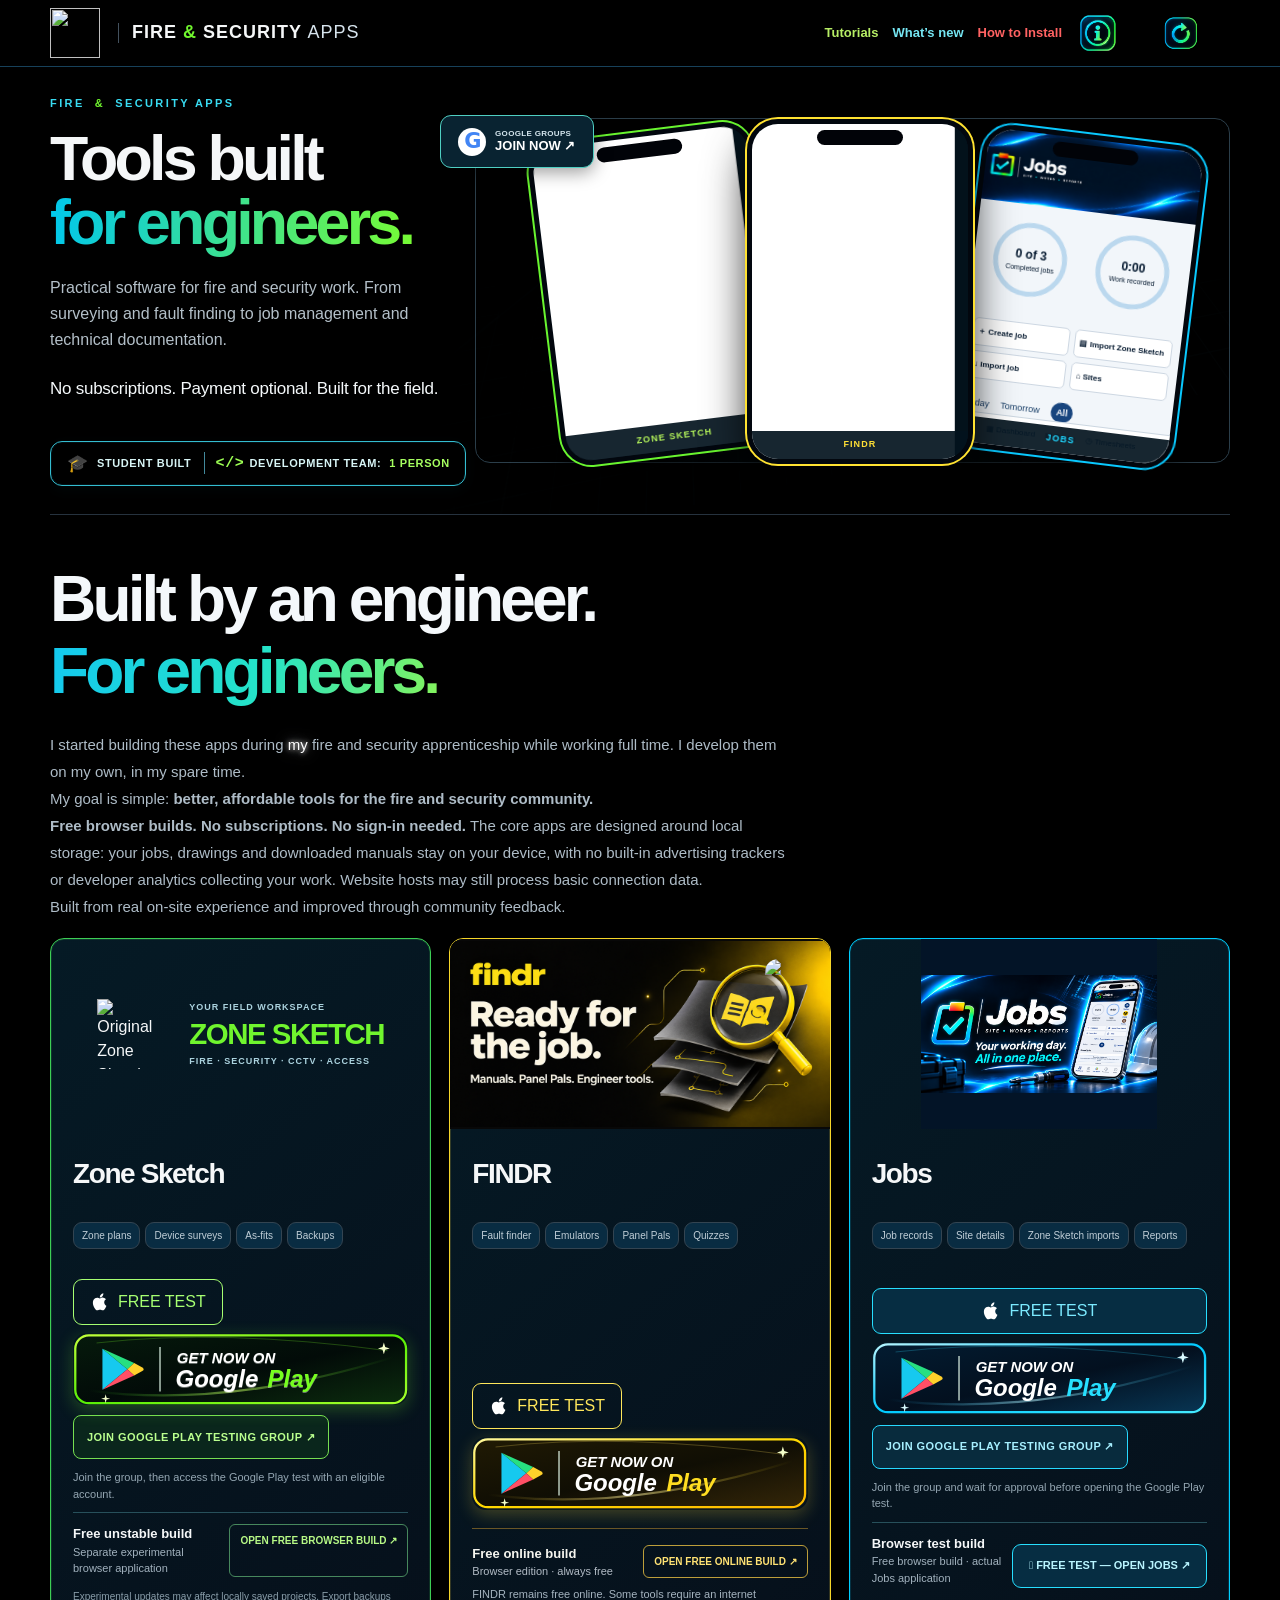
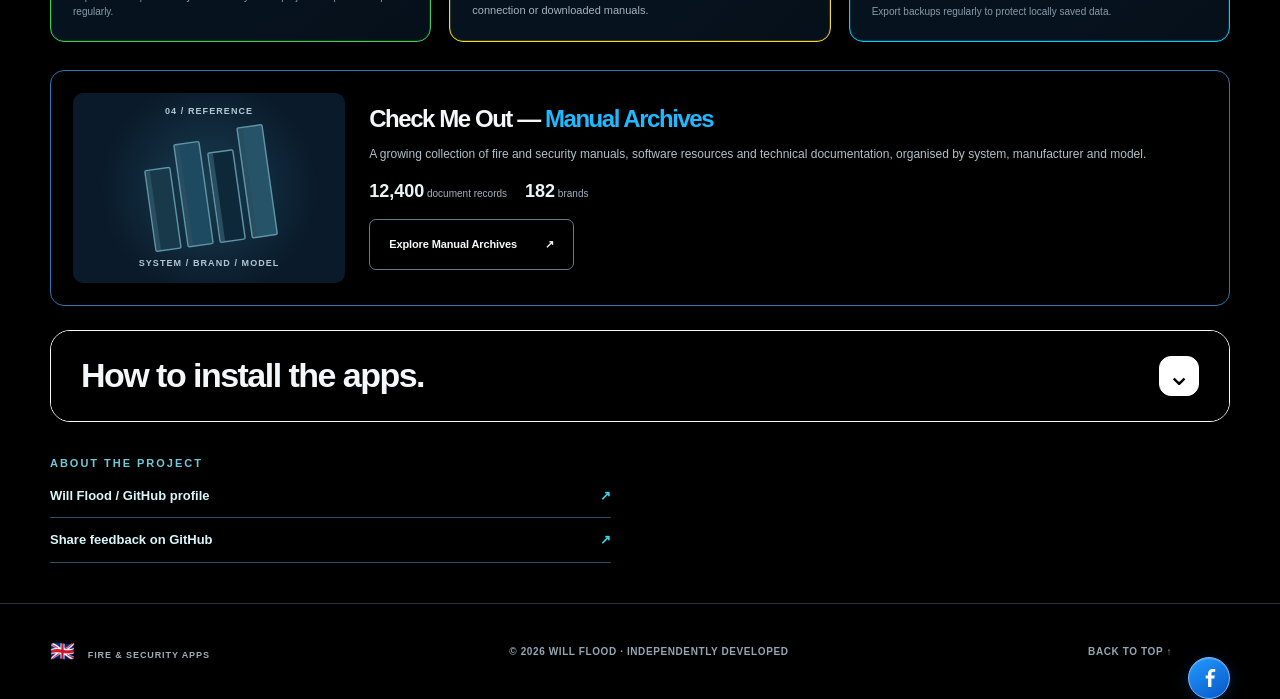
==== commit f20fc4cd: "Improve tablet app cards and refresh What's New Balance the app grid across tablet and desktop width" ====
--- a/index.html
+++ b/index.html
@@ -31,7 +31,7 @@
  .site-header .header-inner { flex-wrap:wrap; gap:8px; }
  .site-header .portal-navigation { flex-wrap:wrap; min-width:0; gap:10px; }
 }
-</style><style>/* Visible browser entry in the full Jobs card, independent of artwork hotspots. */.jobs-browser-direct{display:inline-flex;align-items:center;justify-content:center;position:relative;z-index:5;pointer-events:auto;min-height:44px;padding:10px 16px;margin:10px 0 4px;border:1px solid #27dfff;border-radius:9px;background:#062d42;color:#b9f5ff;font-weight:800;text-decoration:none;max-width:100%;text-align:center}.jobs-browser-direct:focus-visible{outline:2px solid white;outline-offset:2px}@media(min-width:701px){#apps .app-card.jobs .app-actions>a.grid-free-test{display:flex!important;position:relative!important;inset:auto!important;opacity:1!important;visibility:visible!important;pointer-events:auto!important;z-index:5!important;min-height:44px!important;background:#062d42!important;color:#7beaff!important;border:1px solid #27dfff!important;border-radius:9px!important;padding:10px 16px!important;justify-content:center!important;align-items:center!important;gap:8px!important}}</style></head>
+</style><style>/* Visible browser entry in the full Jobs card, independent of artwork hotspots. */.jobs-browser-direct{display:inline-flex;align-items:center;justify-content:center;position:relative;z-index:5;pointer-events:auto;min-height:44px;padding:10px 16px;margin:10px 0 4px;border:1px solid #27dfff;border-radius:9px;background:#062d42;color:#b9f5ff;font-weight:800;text-decoration:none;max-width:100%;text-align:center}.jobs-browser-direct:focus-visible{outline:2px solid white;outline-offset:2px}@media(min-width:701px){#apps .app-card.jobs .app-actions>a.grid-free-test{display:flex!important;position:relative!important;inset:auto!important;opacity:1!important;visibility:visible!important;pointer-events:auto!important;z-index:5!important;min-height:44px!important;background:#062d42!important;color:#7beaff!important;border:1px solid #27dfff!important;border-radius:9px!important;padding:10px 16px!important;justify-content:center!important;align-items:center!important;gap:8px!important}}</style><link rel="stylesheet" href="responsive-layout.css?v=20261126"></head>
 <body class="has-tutorials-nav"><a class="skip" href="#apps">Skip to applications</a><header class="site-header"><div class="shell header-inner"><a class="wordmark" href="#top" aria-label="Fire and Security Apps home"><img class="header-logo" src="https://raw.githubusercontent.com/william2535/FIRE-ZONE-PLAN-APP/main/assets/on-site-zone-planner-icon.webp" alt=""><span class="brand-label">FIRE <span class="amp">&</span> SECURITY <span class="brand-apps">APPS</span></span></a><nav class="portal-navigation" aria-label="Main navigation"><a class="portal-tutorials-link" href="tutorials.html">Tutorials</a><a class="portal-news-link" href="updates.html">What’s new</a><a href="#install" id="install-nav-link">How to Install</a><div class="portal-view-switch" role="group" aria-label="Page navigation"><button type="button" id="portal-list-view" class="portal-view-button" aria-label="Information" title="Information"><svg viewBox="0 0 24 24" aria-hidden="true"><circle cx="12" cy="12" r="9"/><path d="M12 10.5v6M12 7.5h.01"/></svg><span class="portal-info-label" aria-hidden="true">Info</span></button></div></nav><button type="button" class="portal-update" id="portal-update" aria-label="Update App Hub to latest version" title="Update App Hub"><span aria-hidden="true">↻</span><span>Update</span></button></div></header>
 <main id="top"><section class="hero shell"><div class="hero-copy"><a class="hero-group-join" href="https://groups.google.com/g/willflood-app-testers" target="_blank" rel="noopener noreferrer" aria-label="Join the Zone Sketch Google testing group"><span class="group-mark" aria-hidden="true">G</span><span class="group-copy"><small>GOOGLE GROUPS</small><strong>JOIN NOW ↗</strong></span></a><div class="eyebrow">FIRE <span class="amp">&</span> SECURITY APPS</div><h1>Tools built<br><span>for engineers.</span></h1><p class="hero-lede">Practical software for fire and security work. From surveying and fault finding to job management and technical documentation.</p><div class="hero-actions"><span class="hero-note">No subscriptions. Payment optional. Built for the field.</span><div class="maker-credits" aria-label="Project background"><span class="maker-credit"><span class="maker-icon" aria-hidden="true">🎓</span> STUDENT BUILT</span><span class="maker-separator" aria-hidden="true"></span><span class="maker-credit"><span class="maker-icon maker-code-icon" aria-hidden="true">&lt;/&gt;</span> DEVELOPMENT TEAM: <strong>1 PERSON</strong></span></div></div></div><div class="hero-art" aria-label="Actual application previews"><div class="hero-technical" aria-hidden="true"></div><div class="device device-zone"><div class="device-notch"></div><div class="device-screen"><iframe data-deferred-src="https://william2535.github.io/ZoneSketch-Unstable/" loading="lazy" tabindex="-1" title="Live Zone Sketch browser application preview"></iframe></div><div class="device-caption">ZONE SKETCH</div></div><div class="device device-findr"><div class="device-notch"></div><div class="device-screen"><iframe class="findr-preview-frame" data-deferred-src="https://william2535.github.io/Findr/app/?intro-preview=1" loading="lazy" tabindex="-1" title="Live FINDR browser application preview"></iframe></div><div class="device-caption">FINDR</div></div><div class="device device-jobs"><div class="device-notch"></div><div class="jobs-intro" aria-hidden="true"><div class="jobs-intro-icon"><img src="assets/jobs-authentic.webp" alt=""></div><strong>Jobs</strong><small>YOUR WORK. SORTED.</small><div class="jobs-intro-progress"><i></i></div></div><div class="jobs-screen jobs-screen-demo" aria-label="Scrollable Jobs dashboard preview"><div class="jobs-demo-scroll" tabindex="0" aria-label="Scroll through Jobs dashboard preview"><div class="jobs-screen-brand jobs-banner-header" role="img" aria-label="Jobs clipboard banner"><img src="https://william2535.github.io/FIRE-SECURITY-APP-PORTAL/ACF1F676-BBEF-4344-8DDC-ED246B636A28.png" alt="Jobs banner"></div><div class="jobs-screen-stats"><div><b>0 of 3</b><small>Completed jobs</small></div><div><b>0:00</b><small>Work recorded</small></div></div><div class="jobs-screen-rows"><span>＋ Create job</span><span>▤ Import Zone Sketch</span><span>↓ Import job</span><span>⌂ Sites</span></div><div class="jobs-screen-saved">Today　 Tomorrow　 <b>All</b><p>Saved jobs</p><div class="jobs-demo-entry">▤ &nbsp; Site maintenance <small>Example job</small></div><div class="jobs-demo-entry">▤ &nbsp; Fire alarm survey <small>Example job</small></div><div class="jobs-demo-entry">▤ &nbsp; CCTV inspection <small>Example job</small></div><p class="jobs-demo-disclaimer">Illustrative preview · not the live Jobs application</p></div></div><div class="jobs-screen-nav">▦ Dashboard　 ▤ Tasks　 ◷ Timesheets</div></div><div class="device-caption jobs-device-caption">JOBS</div></div></div></section>
 <section class="intro-about shell" aria-label="About the apps">
--- a/responsive-layout.css
+++ b/responsive-layout.css
@@ -0,0 +1,105 @@
+/* Keep the existing artwork, links and Info view. These rules only size the
+   three app cards and their controls across phones, tablets and desktop. */
+@media (min-width:701px) {
+  body.has-tutorials-nav #apps:not(.portal-list-mode) .app-grid {
+    display:grid!important;
+    grid-template-columns:repeat(2,minmax(0,1fr))!important;
+    align-items:stretch!important;
+    gap:18px!important;
+  }
+  body.has-tutorials-nav #apps:not(.portal-list-mode) .app-card {
+    display:flex!important;
+    flex-direction:column!important;
+    grid-column:auto!important;
+    min-width:0!important;
+    width:100%!important;
+    height:auto!important;
+    padding:0!important;
+  }
+  body.has-tutorials-nav #apps:not(.portal-list-mode) .app-visual {
+    flex:0 0 auto!important;
+    height:190px!important;
+    min-height:190px!important;
+    max-height:none!important;
+    padding:20px!important;
+  }
+  body.has-tutorials-nav #apps:not(.portal-list-mode) .app-card:is(.findr,.jobs) .app-visual {
+    background-size:contain!important;
+  }
+  body.has-tutorials-nav #apps:not(.portal-list-mode) .app-body {
+    flex:1 1 auto!important;
+    min-width:0!important;
+    padding:22px!important;
+  }
+  body.has-tutorials-nav #apps:not(.portal-list-mode) .app-card.jobs {
+    grid-column:1/-1!important;
+    display:grid!important;
+    grid-template-columns:minmax(0,1fr) minmax(0,1fr)!important;
+  }
+  body.has-tutorials-nav #apps:not(.portal-list-mode) .app-card.jobs .app-visual {
+    height:240px!important;
+    min-height:240px!important;
+    align-self:center!important;
+  }
+  body.has-tutorials-nav #apps .app-actions>a:is(.zone-banner-link,.findr-banner-link,.jobs-banner-link) {
+    width:100%!important;
+    max-width:440px!important;
+    min-height:44px!important;
+    height:auto!important;
+  }
+  body.has-tutorials-nav #apps .app-actions>a.group-link {
+    max-width:100%;
+    min-height:44px;
+    white-space:normal;
+    text-align:center;
+  }
+  body.has-tutorials-nav #apps .app-actions>.experimental {
+    grid-template-columns:minmax(0,1fr) auto;
+  }
+  body.has-tutorials-nav #apps .app-body .experimental .text-link {
+    min-height:44px;
+    display:flex;
+    align-items:center;
+    justify-content:center;
+    white-space:normal;
+    max-width:100%;
+  }
+}
+@media (min-width:1100px) {
+  body.has-tutorials-nav #apps:not(.portal-list-mode) .app-grid {
+    grid-template-columns:repeat(3,minmax(0,1fr))!important;
+  }
+  body.has-tutorials-nav #apps:not(.portal-list-mode) .app-card.jobs {
+    grid-column:auto!important;
+    display:flex!important;
+    flex-direction:column!important;
+  }
+  body.has-tutorials-nav #apps:not(.portal-list-mode) .app-card.jobs .app-visual {
+    height:190px!important;
+    min-height:190px!important;
+  }
+}
+@media (max-width:700px) {
+  /* The two printed artwork buttons are smaller than a fingertip on phones.
+     Extend the transparent hit areas upwards, keeping the same artwork/URLs. */
+  body.has-tutorials-nav.portal-compact-grid #apps .app-grid>.app-card:is(.zone,.findr) .app-actions {
+    height:44px!important;
+    min-height:44px!important;
+    bottom:4%!important;
+  }
+  body.has-tutorials-nav.portal-compact-grid #apps .app-grid>.app-card:is(.zone,.findr) .app-actions>a:is(.zone-banner-link,.findr-banner-link,.grid-free-test) {
+    height:44px!important;
+    min-height:44px!important;
+  }
+  body.has-tutorials-nav.portal-compact-grid #apps .app-grid>.app-card.jobs .app-actions {
+    min-height:44px!important;
+    align-items:stretch!important;
+  }
+  body.has-tutorials-nav.portal-compact-grid #apps .app-grid>.app-card.jobs .app-actions>a:is(.jobs-banner-link,.grid-free-test) {
+    height:44px!important;
+    min-height:44px!important;
+    display:flex!important;
+    align-items:center!important;
+    justify-content:center!important;
+  }
+}
